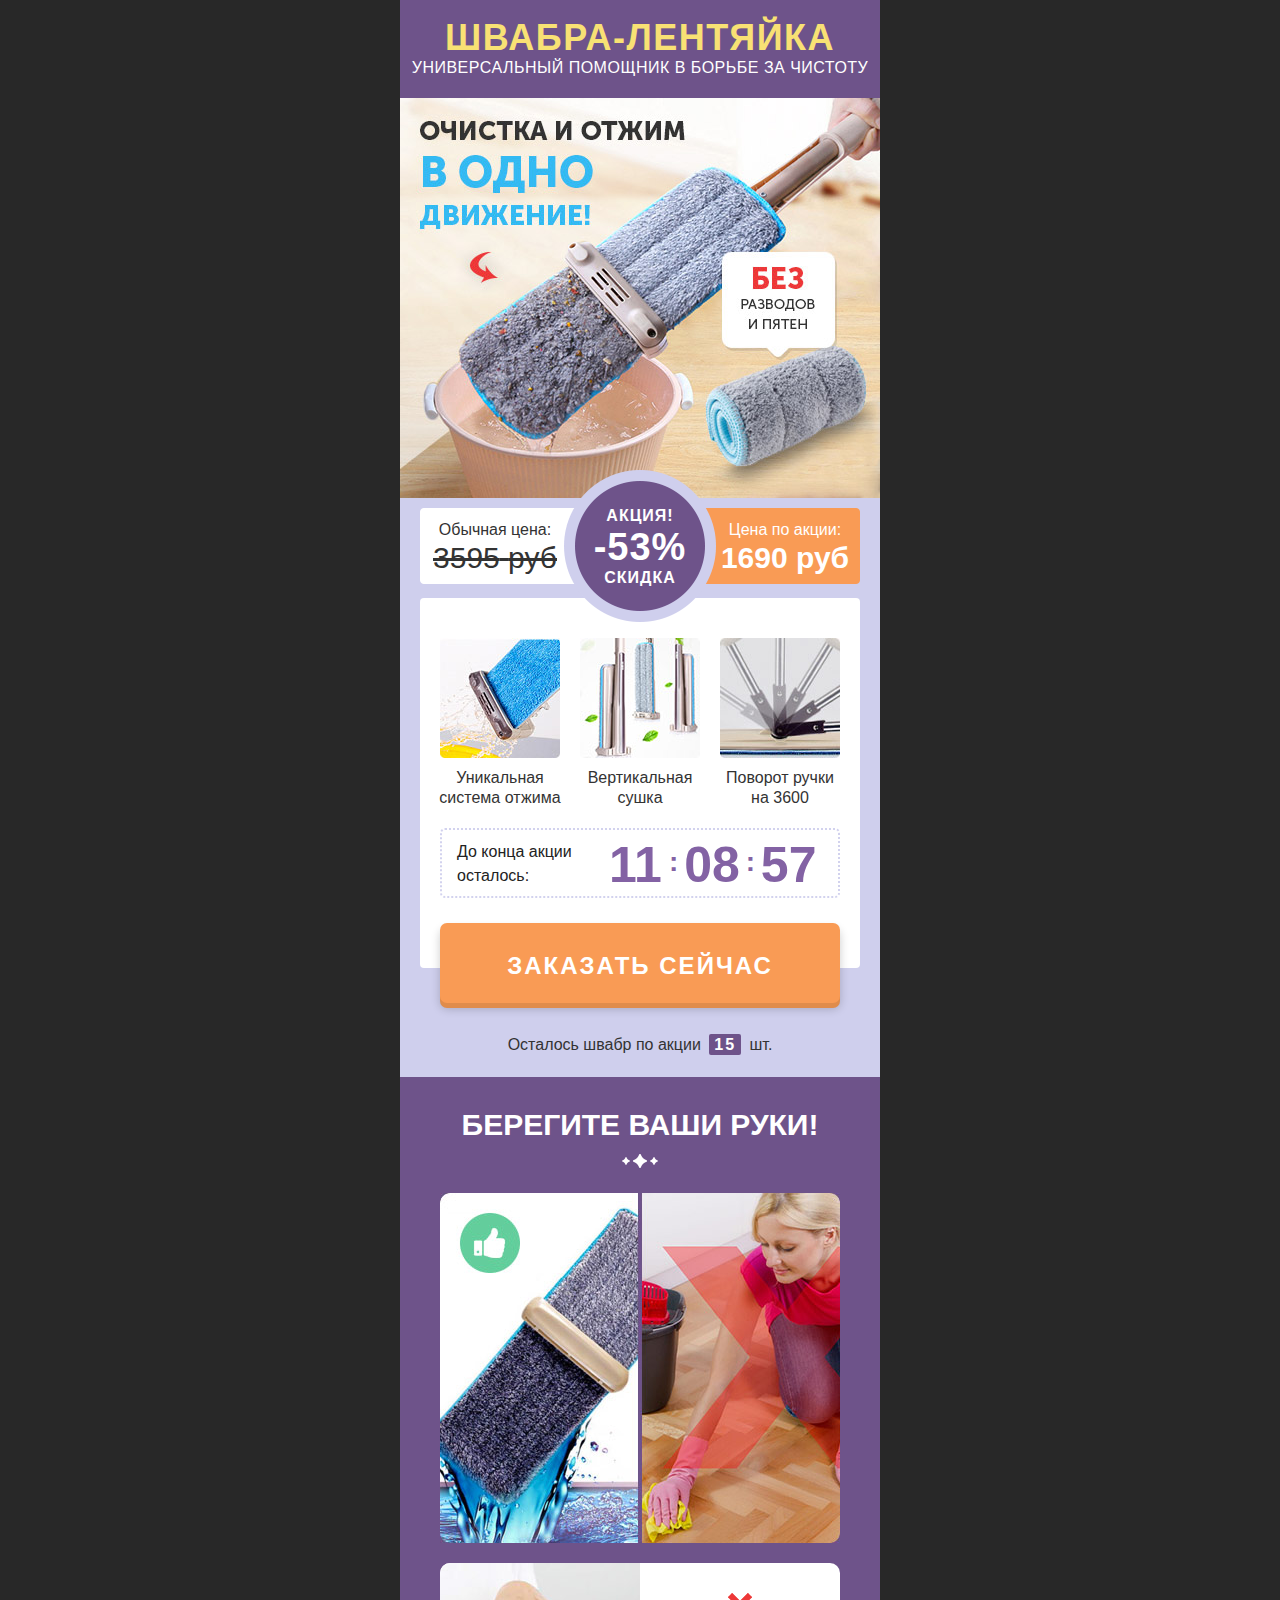
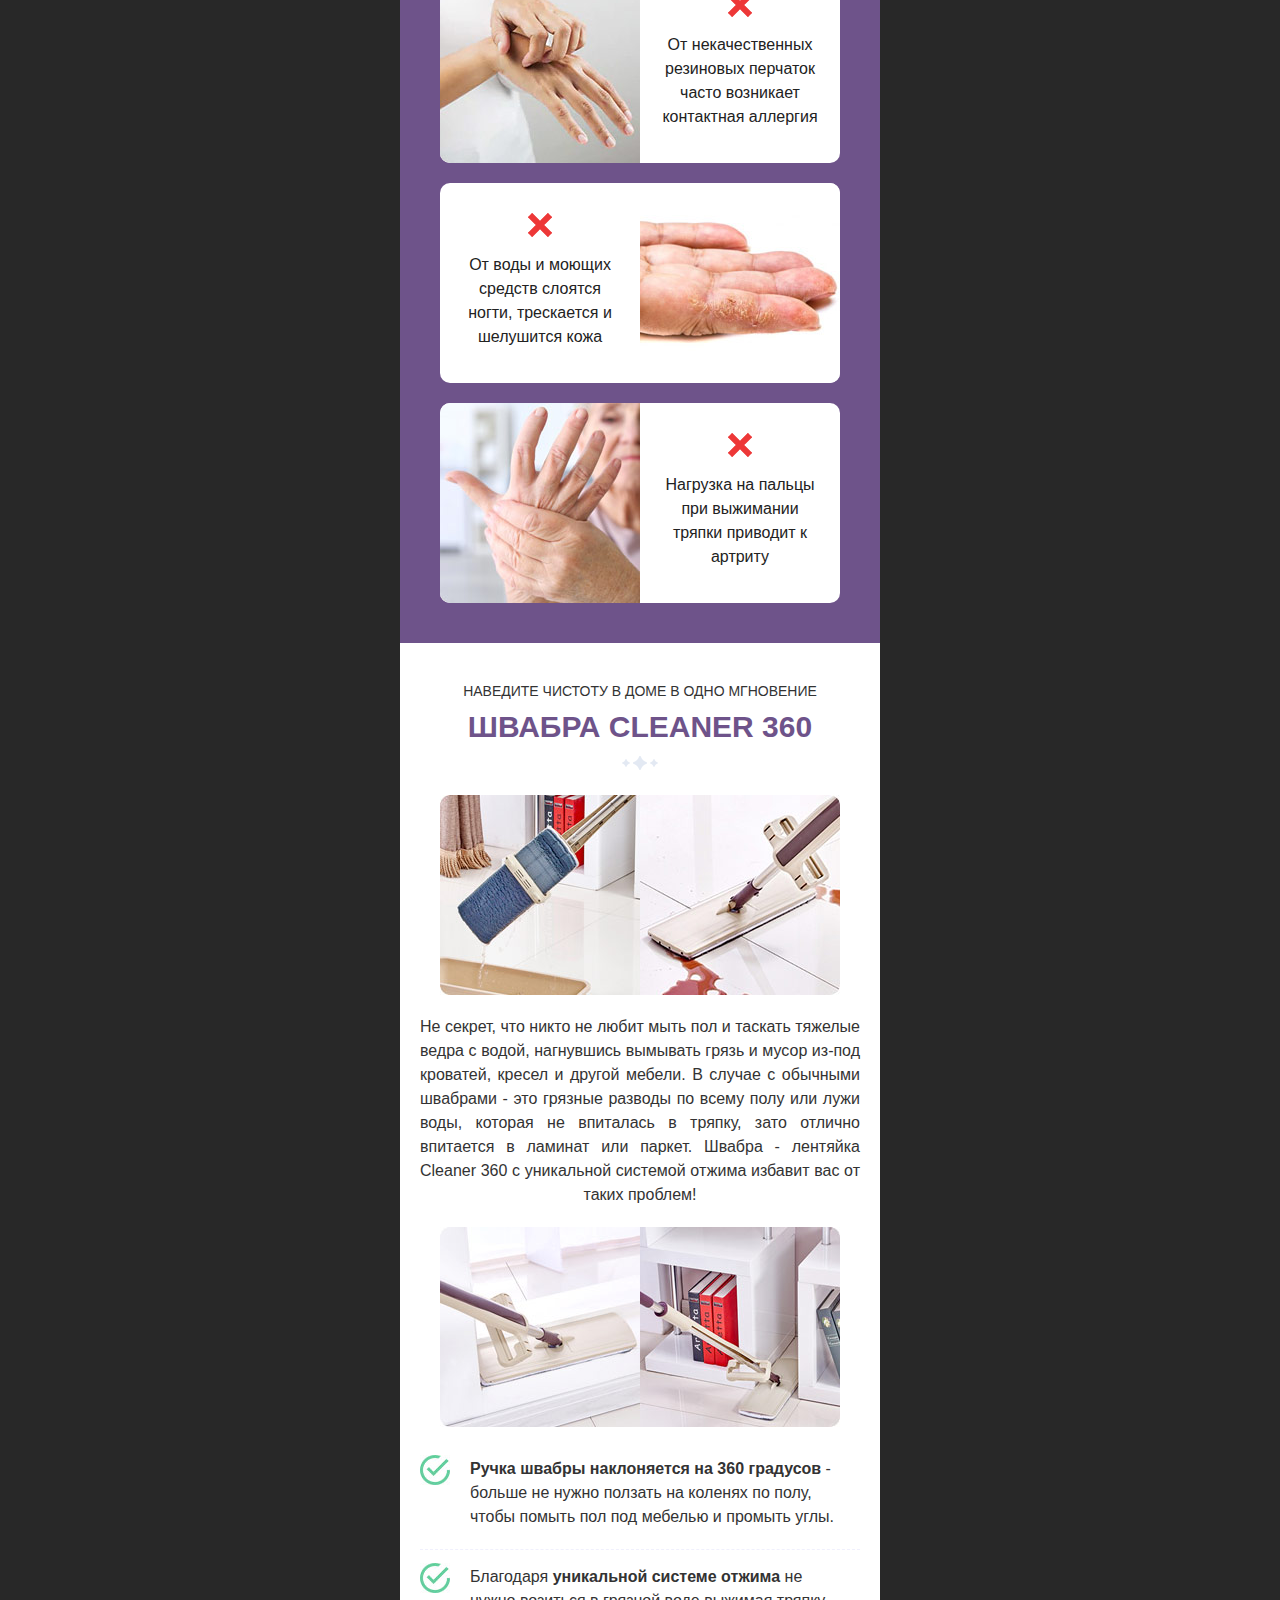
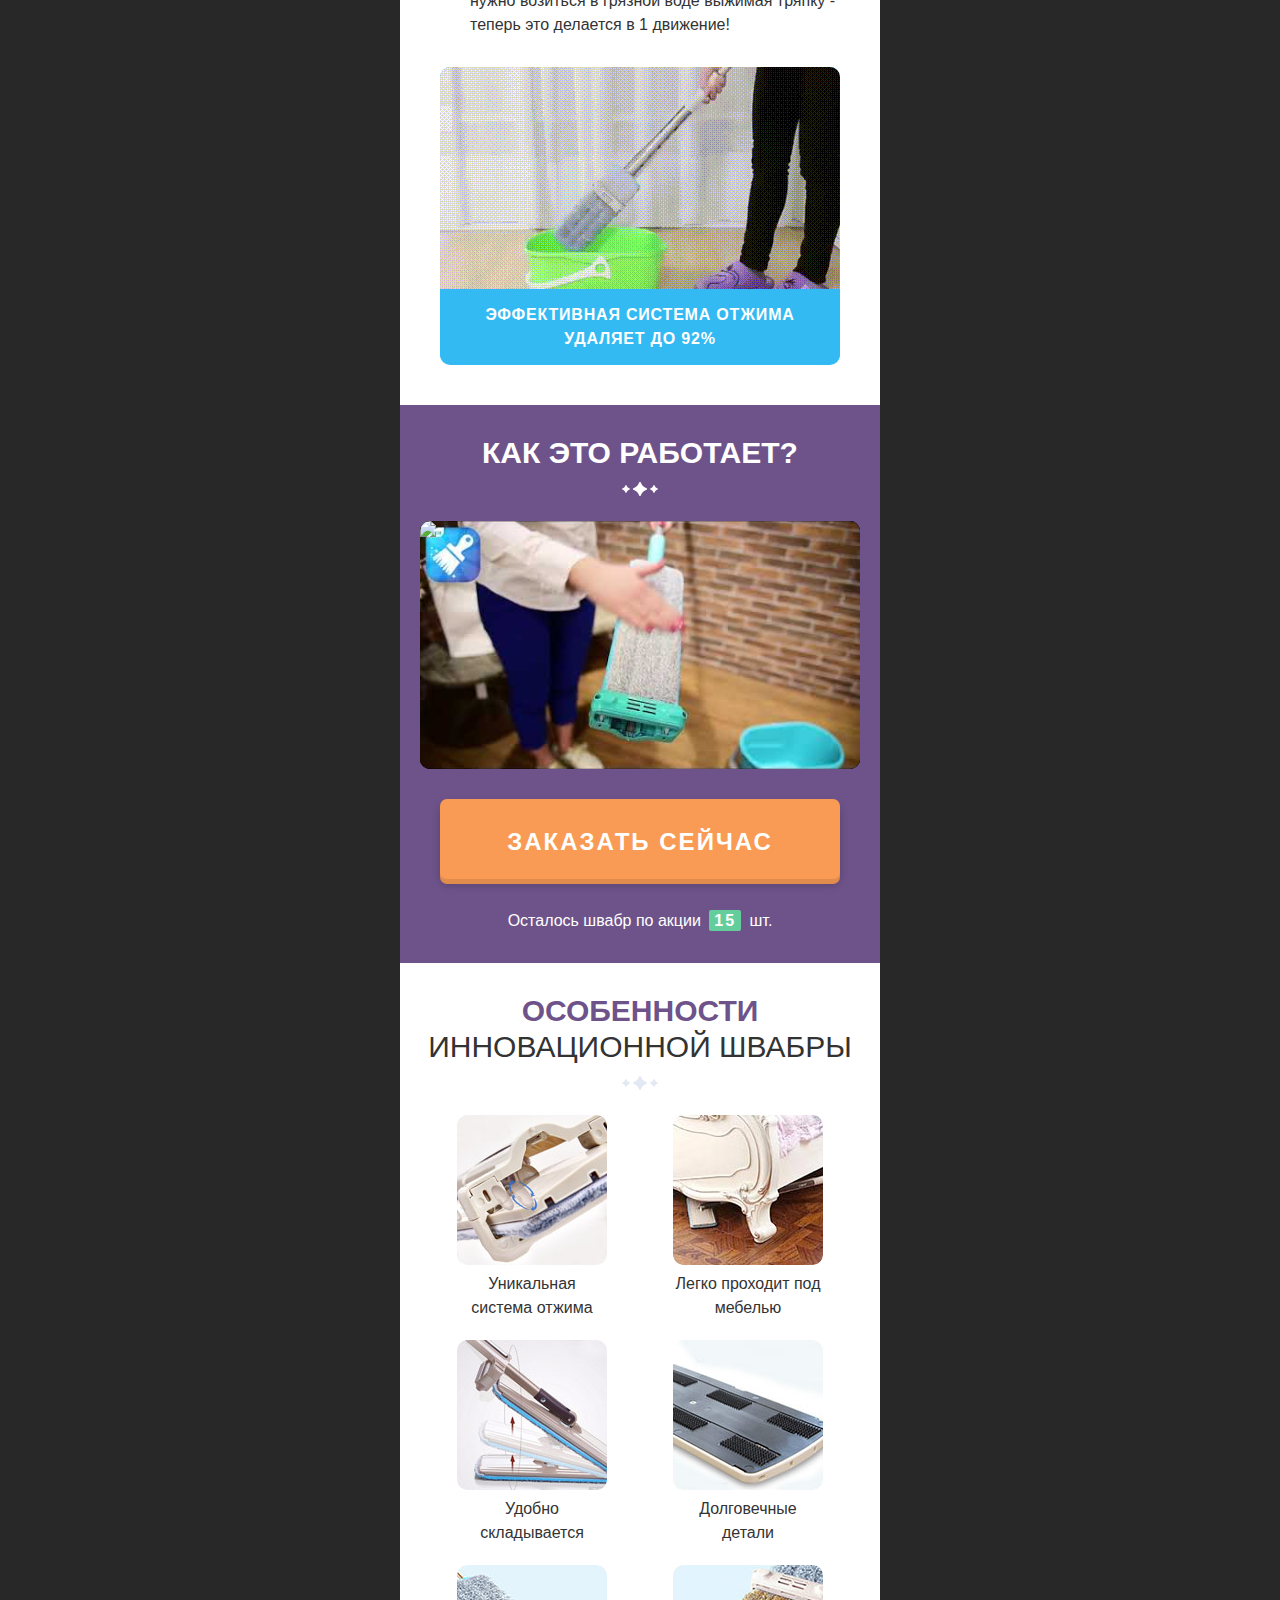
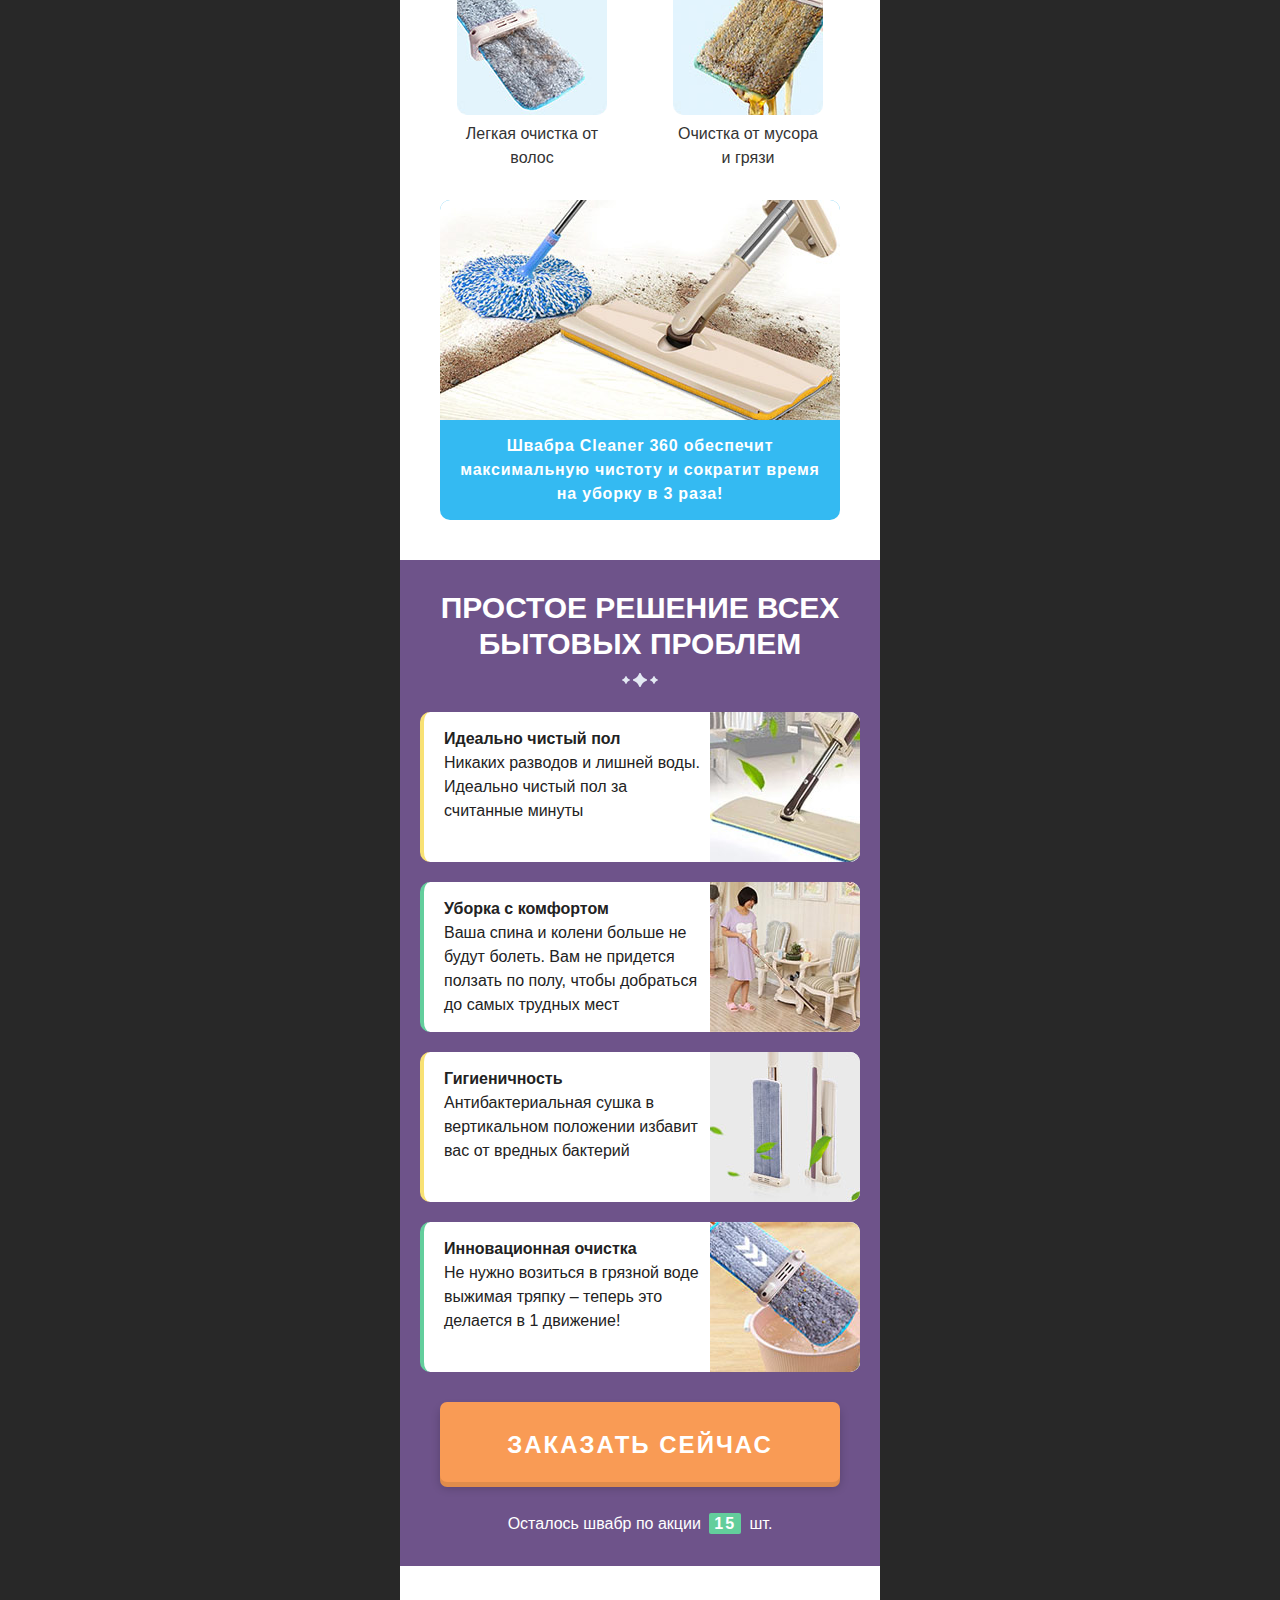
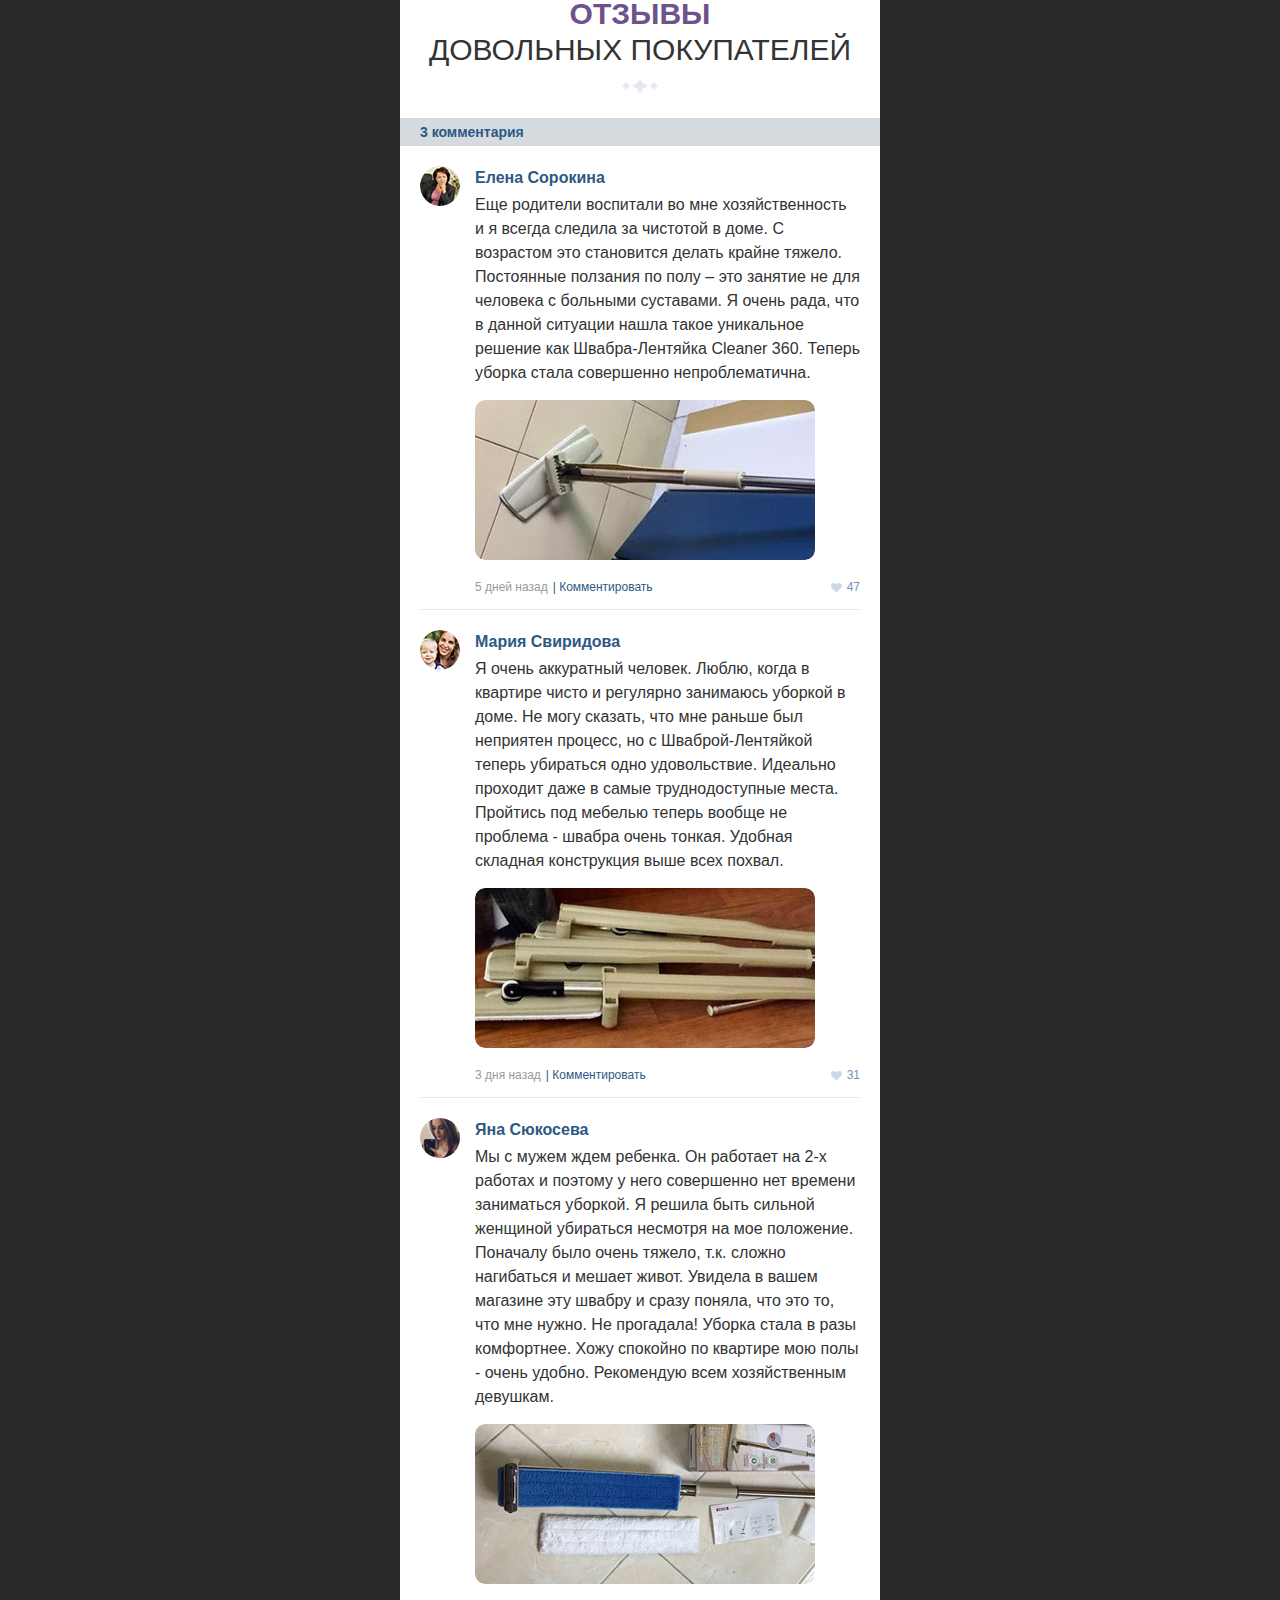
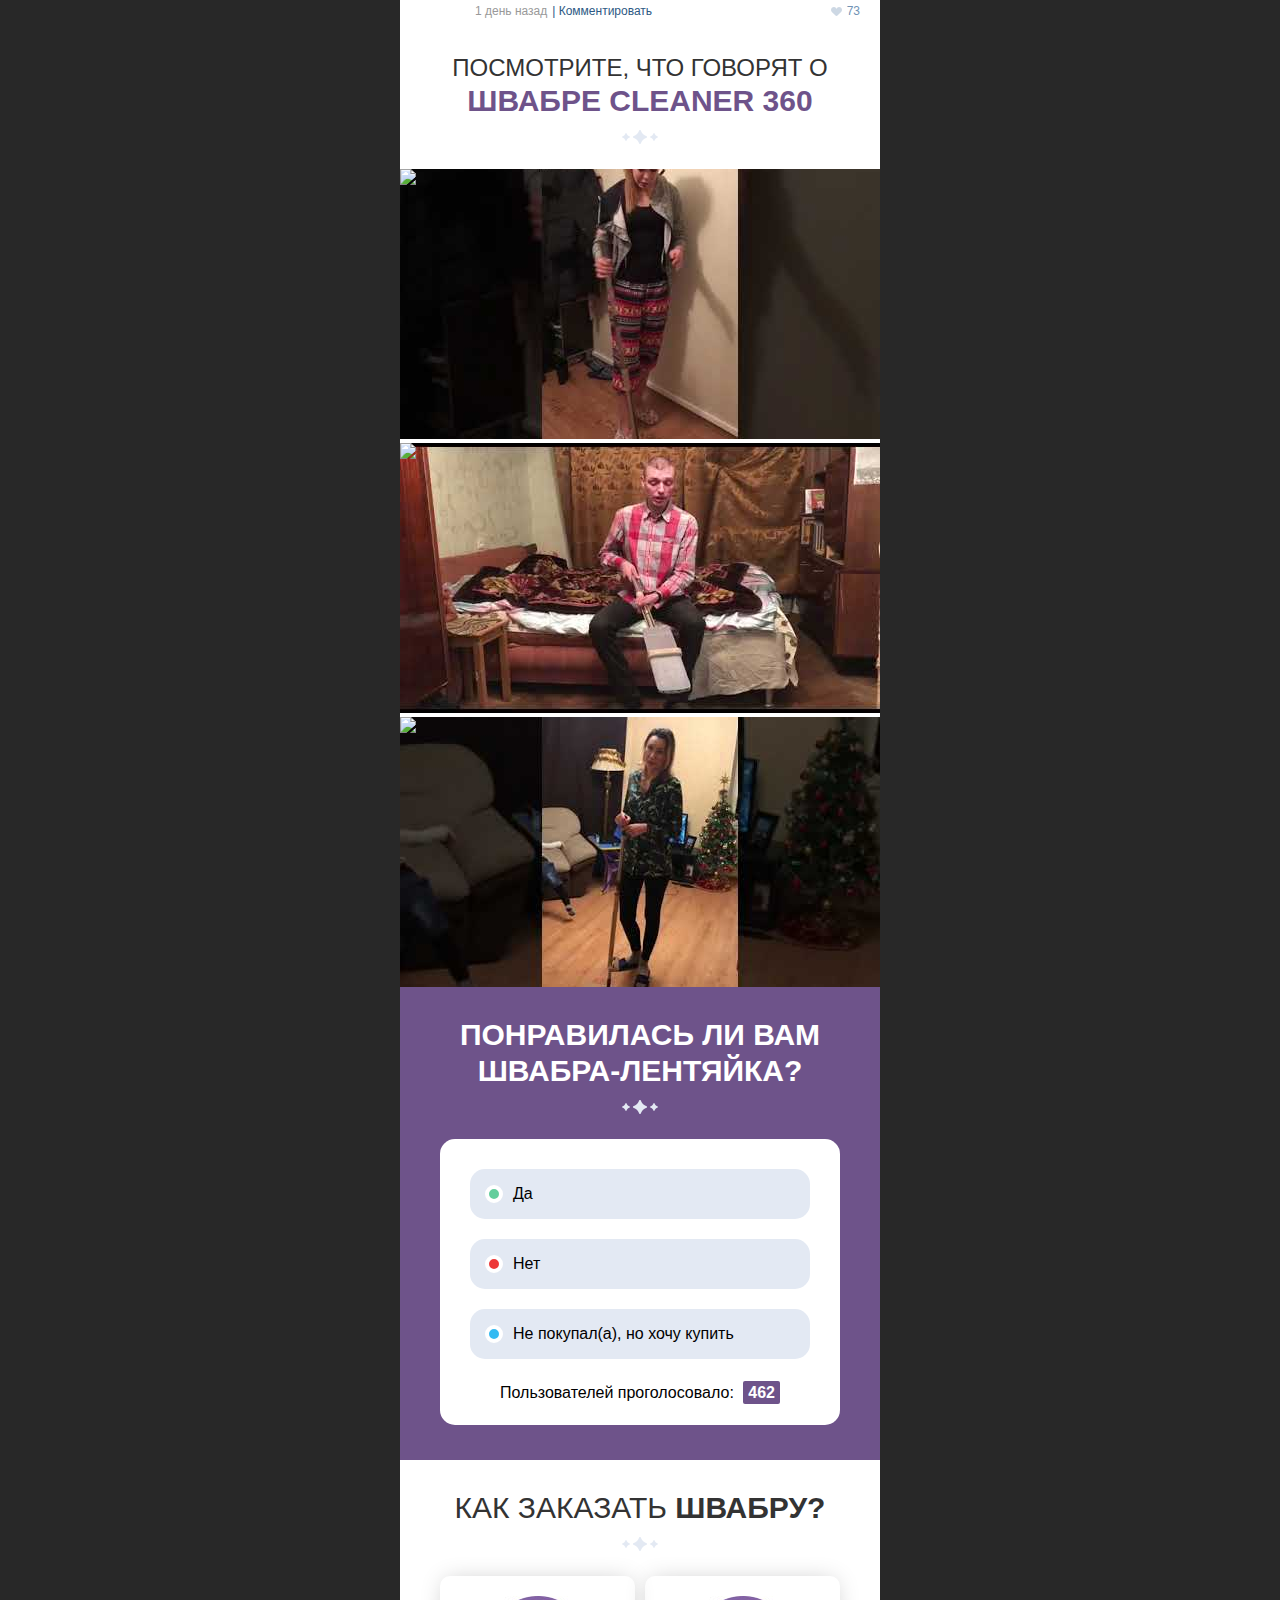
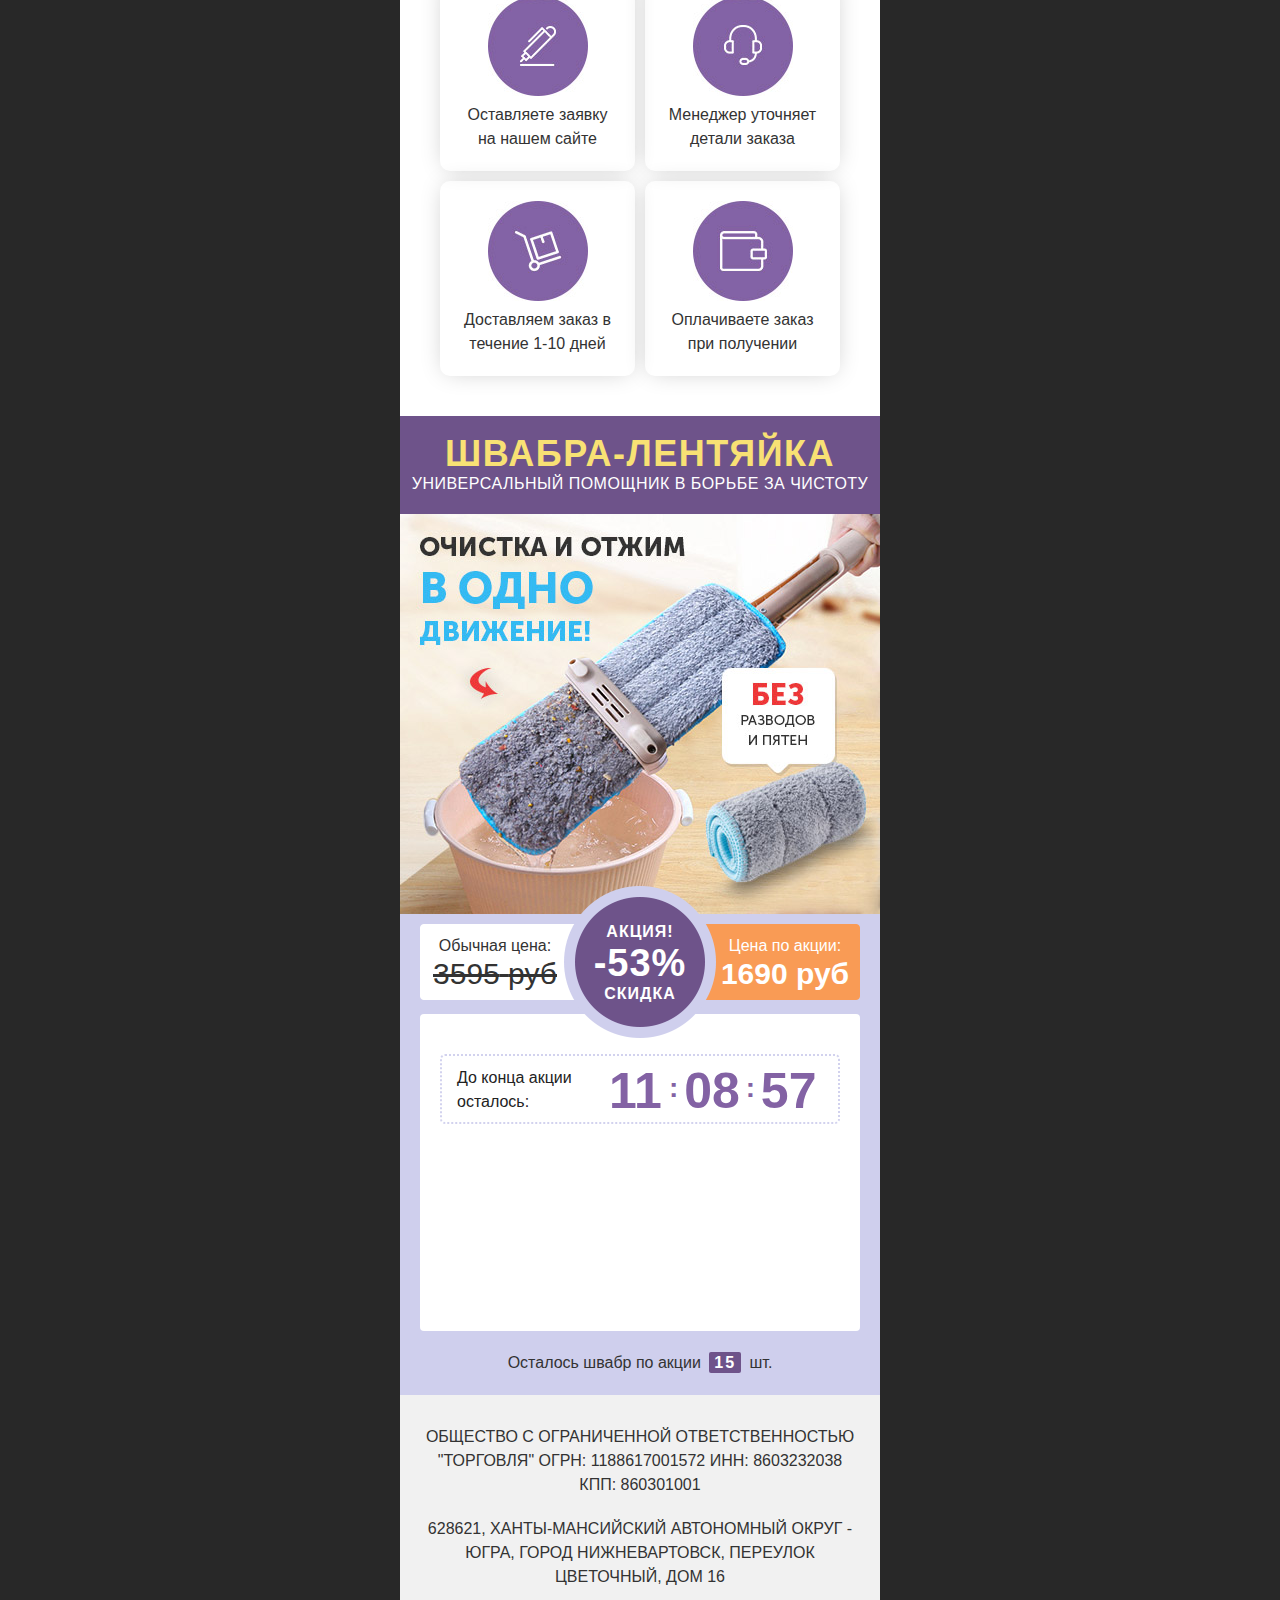
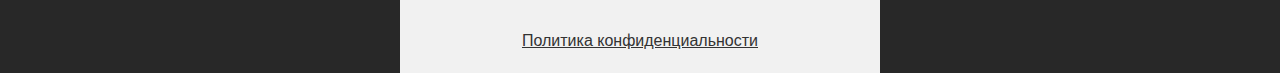
==== index.html @ 27098a61 "Add files via upload" ====
<!DOCTYPE html>
<html lang="ru"><head>
<meta http-equiv="content-type" content="text/html; charset=UTF-8">

<script src="jquery.js"></script>

    <script>
    function set_validator_errors(){
        orderValidator.errorTitle = 'Пожалуйста, исправьте следующие ошибки'; 

        orderValidator.errorNameField = 'Имя'; 
        orderValidator.errorNameMess = 'Укажите своё имя'; 
        
        orderValidator.errorPhoneField = 'Телефон для связи'; 
        orderValidator.errorPhoneMess = 'Введите правильный телефон'; 
        
        orderValidator.errorAddress = 'Введите правильный адрес'; 
        orderValidator.errorRequired = 'обязательное поле'; 
        orderValidator.errorMaxLength = 'допустимо максимум {1} символа'; 
        orderValidator.errorMinLength = 'допустимо минимум {1} символа'; 
        orderValidator.errorEmailField = 'E-mail';
        orderValidator.errorEmail = 'указан не корректный email';
        }
    </script>
    
<script>


window.app = {
    timestamp: parseInt((new Date()).getTime() / 1000),
    jq: jQuery,
    formAction: window.location.href,
    leadToken: '5f50f3a2a5cec7.77504896',
    offers: {"12980":{"id":12980,"currency":{"name":"\u0440\u0443\u0431","code":"RUB"},"delivery_price":"","discount":"55","price":"1690","product_sku":"","prepaid_info_html":"","link":"","country":{"name":"\u0420\u043e\u0441\u0441\u0438\u044f","code":"RU"},"price2":"3595"},"13641":{"id":13641,"currency":{"name":"\u0433\u0440\u043d","code":"UAH"},"delivery_price":"","discount":"","price":"790","product_sku":"","prepaid_info_html":"","link":"","country":{"name":"\u0423\u043a\u0440\u0430\u0438\u043d\u0430","code":"UA"},"price2":"1580"}},
    currentOffer: {"id":12980,"currency":{"name":"\u0440\u0443\u0431","code":"RUB"},"delivery_price":"","discount":"55","price":"1690","product_sku":"","prepaid_info_html":"","link":"","country":{"name":"\u0420\u043e\u0441\u0441\u0438\u044f","code":"RU"},"price2":"3595"},
    allowedCountries: ["RU","UA"],
    _setOfferId: false,
    
    setOffer: function (offerId) {
        if (offerId == this._setOfferId) {
            return ;
        }
        this._setOfferId = offerId;
        if (offerId) {
            var offer = app.offers[offerId];
            var previousOffer = app.currentOffer;
            app.currentOffer = offer;
            var event = this.jq.Event("offerchange");
            event.previousOffer = previousOffer;
            event.currentOffer = app.currentOffer;
            this.jq(document).trigger(event);
            this.updatePage(offer);
        } else {
            $('input[name=country]').val('');
        }
    },
    
    updatePage: function(offer) {
        $('x-newprice').html(offer.price);
        $('x-oldprice').html(offer.price2);
        $('x-currency').html(offer.currency.name);
        $('input[name=offer], select[name=offer]').val(offer.id);
        $('input[name=country]').val(offer.country.code);
    },

    blockForm: function() {
        // Блокируем кнопки при отправке формы
        $('input[type=submit]', $(this)).prop( 'disabled', true ).attr( 'disabled', true );
        $('button', $(this)).prop( 'disabled', true ).attr( 'disabled', true );
        app.incompleteOrder.lock = true;
        clearTimeout(app.incompleteOrder.timer);
    },

    unblockForm: function() {
        $('input[type=submit]', $(this)).prop( 'disabled', false ).attr( 'disabled', false );
        $('button[type=submit]', $(this)).prop( 'disabled', false ).attr( 'disabled', false );
        app.incompleteOrder.lock = false;
        clearTimeout(app.incompleteOrder.timer);
    }

};


</script><script src="form_002.js"></script>
<script src="form.js"></script>
<script src="main2.js"></script>



		<meta charset="utf-8">
		<meta name="viewport" content="width=480">
		<title>Швабра Лентяйка - универсальный помощник в борьбе за чистоту</title>
		<meta name="description" content="Благодаря уникальной системе отжима не нужно возиться в грязной воде выжимая тряпку - теперь это делается в 1 движение!">
		<link rel="shortcut icon" href="http://cleaner360.xfastcart.com/m1/img/favicon.png" type="image/png">
		<meta property="og:locale" content="ru_RU">
		<meta property="og:title" content="Швабра Лентяйка">
		<meta property="og:content" content="Швабра Лентяйка">
		<meta property="og:type" content="article">
		<meta property="og:image" content="img/header.jpg">
		<link rel="stylesheet" href="reset.css">
		<link rel="stylesheet" href="MuseoSans.css">
		<link rel="stylesheet" href="style.css">
		<script src="jquery_003.js"></script>
	</head>
	<body>
		<div class="wrap">
			<!--header2-->
			<div class="header header2 theme_color3">
				<h1 class="uppercase center bolder theme_color">Швабра-Лентяйка</h1>
				<h2 class="uppercase center theme_color">Универсальный помощник в борьбе за чистоту</h2>
				<div class="header_img"></div>
				<div class="price2">
					<div class="old">
						Обычная цена:
						<span class="b"><x-oldprice>3595</x-oldprice> <x-currency>руб</x-currency></span>
					</div>
					<div class="sale b uppercase">
						акция!
						<span class="bolder">-53%</span>
						скидка
					</div>
					<div class="new white">
						Цена по акции:
						<span class="b"><x-newprice>1690</x-newprice> <x-currency>руб</x-currency></span>
					</div>
				</div>
				<div class="bg_white">
					<ul class="ul_header2 center">
						<li>
							<img src="ul_header2_1.jpg" alt="">
							<p>Уникальная система отжима</p>
						</li>
						<li>
							<img src="ul_header2_2.jpg" alt="">
							<p>Вертикальная сушка</p>
						</li>
						<li>
							<img src="ul_header2_3.jpg" alt="">
							<p>Поворот ручки на 3600</p>
						</li>
					</ul>
					<div class="timer_block clearfix">
						<p>До конца акции осталось:</p>
						<div class="timer clearfix bolder">
							<div class="timer_item hours">07</div>
							<div class="timer_item minutes">13</div>
							<div class="timer_item seconds">09</div>
						</div>
					</div>
				</div>
				<a href="#order_form" class="button-m1">Заказать сейчас</a>
				<div class="products_count center">Осталось швабр по акции <b>15</b> шт.</div>
			</div>
			<!--/header2-->
			<!--attention-->
			<div class="list attention theme_color">
				<h2 class="title2"><span class="bolder">Берегите ваши руки!</span></h2>
				<img class="center" src="result-image.jpg" alt="">
				<!--list4-->
				<ul class="list4 error">
					<li class="left_img">
						<img src="list4_1.jpg" alt="">
						<p>От некачественных резиновых перчаток часто возникает контактная аллергия</p>
					</li>
					<li class="right_img">
						<img src="list4_2.jpg" alt="">
						<p>От воды и моющих средств слоятся ногти, трескается и шелушится кожа</p>
					</li>
					<li class="left_img">
						<img src="list4_3.jpg" alt="">
						<p>Нагрузка на пальцы при выжимании тряпки приводит к артриту</p>
					</li>
				</ul>
				<!--/list4-->
			</div>
			<!--/attention-->
			<!--descript-->
			<div class="descript">
				<h2 class="title">
					<i>Наведите чистоту в доме в одно мгновение</i>
					<span class="bolder">Швабра Cleaner 360</span>
				</h2>
				<img class="center" src="tov-1.jpg" alt="">
				<p class="just">
					Не секрет, что никто не любит мыть пол и таскать тяжелые ведра с водой, нагнувшись вымывать грязь и мусор
					из-под кроватей, кресел и другой мебели. В случае с обычными швабрами - это грязные разводы по всему полу
					или лужи воды, которая не впиталась в тряпку, зато отлично впитается в ламинат или паркет. Швабра - лентяйка
					Cleaner 360 с уникальной системой отжима избавит вас от таких проблем!
				</p>
				<img class="center" src="tov-2.jpg" alt="">
				<ul class="sked1">
					<li>
						<b>Ручка швабры наклоняется на 360 градусов</b> - больше не нужно ползать на коленях по полу, чтобы
						помыть пол под мебелью и промыть углы.
					</li>
					<li>
						Благодаря <b>уникальной системе отжима</b> не нужно возиться в грязной воде выжимая тряпку - теперь это
						делается в 1 движение!
					</li>
				</ul>
				<!--desc_photo-->
				<div class="desc_photo">
					<img src="1.gif" alt="">
					<h4>Эффективная система отжима <span>удаляет до 92%</span></h4>
				</div>
				<!--/desc_photo-->
			</div>
			<!--/descript-->
			<!--video-->
			<div class="video_block theme_color">
				<h2 class="title2"><span class="bolder">Как это работает?</span></h2>
				<div class="video-container">
					<div class="youtube" id="nfUWcp5Bhdg"><img src="hqdefault.jpg" class="thumb"><div class="play"></div></div>
				</div>
				<a href="#order_form" class="button-m1">Заказать сейчас</a>
				<div class="products_count center">Осталось швабр по акции <b>15</b> шт.</div>
			</div>
			<!--/video-->
			<!--special-->
			<div class="special list_white">
				<h2 class="title"><span class="bolder">Особенности</span> инновационной швабры</h2>
				<ul class="list1">
					<li>
						<img src="list1_1.jpg" alt="">
						<p>Уникальная система отжима</p>
					</li>
					<li>
						<img src="list1_2.jpg" alt="">
						<p>Легко проходит под мебелью</p>
					</li>
					<li>
						<img src="list1_3.jpg" alt="">
						<p>Удобно складывается</p>
					</li>
					<li>
						<img src="list1_4.jpg" alt="">
						<p>Долговечные детали</p>
					</li>
					<li>
						<img src="list1_5.jpg" alt="">
						<p>Легкая очистка от волос</p>
					</li>
					<li>
						<img src="list1_6.jpg" alt="">
						<p>Очистка от мусора и грязи</p>
					</li>
				</ul>
				<!--desc_photo-->
				<div class="desc_photo">
					<img src="result-image2.jpg" alt="">
					<p>
						Швабра Cleaner 360 обеспечит максимальную чистоту и сократит время
						на уборку в 3 раза!
					</p>
				</div>
				<!--/desc_photo-->
			</div>
			<!--/special-->
			<!--decision-->
			<div class="decision list theme_color">
				<h2 class="title"><span class="bolder">Простое решение всех бытовых проблем</span></h2>
				<ul class="list2">
					<li>
						<div class="text">
							<h3>Идеально чистый пол</h3>
							<p>
								Никаких разводов и лишней воды. Идеально чистый пол за считанные минуты
							</p>
						</div>
						<img src="list2_1.jpg" alt="">
					</li>
					<li>
						<div class="text">
							<h3>Уборка с комфортом</h3>
							<p>
								Ваша спина и колени больше не будут болеть. Вам не придется ползать по полу, чтобы добраться до
								самых трудных мест
							</p>
						</div>
						<img src="list2_2.jpg" alt="">
					</li>
					<li>
						<div class="text">
							<h3>Гигиеничность</h3>
							<p>
								Антибактериальная сушка в вертикальном положении избавит вас от вредных бактерий
							</p>
						</div>
						<img src="list2_3.jpg" alt="">
					</li>
					<li>
						<div class="text">
							<h3>Инновационная очистка</h3>
							<p>
								Не нужно возиться в грязной воде выжимая тряпку – теперь это делается в 1 движение!
							</p>
						</div>
						<img src="list2_4.jpg" alt="">
					</li>
				</ul>
				<a href="#order_form" class="button-m1">Заказать сейчас</a>
				<div class="products_count center">Осталось швабр по акции <b>15</b> шт.</div>
			</div>
			<!--/decision-->
			<!--vk_rev-->
			<div class="vk_rev">
				<h2 class="title"><span class="bolder">Отзывы</span> довольных покупателей</h2>
				<div class="quantity">3 комментария</div>
				<div class="box">
					<!--item_rev-->
					<div class="item_rev">
						<div class="ava">
							<img src="rev-ava-1.jpg" alt="">
						</div>
						<div class="info">
							<div class="name">Елена Сорокина</div>
							<p>
								Еще родители воспитали во мне хозяйственность и я всегда следила за чистотой в доме. С возрастом
								это становится делать крайне тяжело. Постоянные ползания по полу – это занятие не для человека с
								больными суставами. Я очень рада, что в данной ситуации нашла такое уникальное решение как
								Швабра-Лентяйка Cleaner 360. Теперь уборка стала совершенно непроблематична.
							</p>
							<img src="rev-image-1.jpg" alt="">
							<!--details-->
							<div class="details">
								<ul>
									<li class="date">5 дней назад</li>
									<li class="comment">| Комментировать</li>
									<li class="like">47</li>
								</ul>
							</div>
							<!--/details-->
						</div>
					</div>
					<!--/item_rev-->
					<!--item_rev-->
					<div class="item_rev">
						<div class="ava">
							<img src="rev-ava-2.jpg" alt="">
						</div>
						<div class="info">
							<div class="name">Мария Свиридова</div>
							<p>
								Я очень аккуратный человек. Люблю, когда в квартире чисто и регулярно занимаюсь уборкой в доме.
								Не могу сказать, что мне раньше был неприятен процесс, но с Шваброй-Лентяйкой теперь убираться
								одно удовольствие. Идеально проходит даже в самые труднодоступные места. Пройтись под мебелью
								теперь вообще не проблема - швабра очень тонкая. Удобная складная конструкция выше всех похвал.
							</p>
							<img src="rev-image-2.jpg" alt="">
							<!--details-->
							<div class="details">
								<ul>
									<li class="date">3 дня назад</li>
									<li class="comment">| Комментировать</li>
									<li class="like">31</li>
								</ul>
							</div>
							<!--/details-->
						</div>
					</div>
					<!--/item_rev-->
					<!--item_rev-->
					<div class="item_rev">
						<div class="ava">
							<img src="rev-ava-3.jpg" alt="">
						</div>
						<div class="info">
							<div class="name">Яна Сюкосева</div>
							<p>
								Мы с мужем ждем ребенка. Он работает на 2-х работах и поэтому у него совершенно нет времени
								заниматься уборкой. Я решила быть сильной женщиной убираться несмотря на мое положение. Поначалу
								было очень тяжело, т.к. сложно нагибаться и мешает живот. Увидела в вашем магазине эту швабру и
								сразу поняла, что это то, что мне нужно. Не прогадала! Уборка стала в разы комфортнее. Хожу
								спокойно по квартире мою полы - очень удобно. Рекомендую всем хозяйственным девушкам.
							</p>
							<img src="rev-image-3.jpg" alt="">
							<!--details-->
							<div class="details">
								<ul>
									<li class="date">1 день назад</li>
									<li class="comment">| Комментировать</li>
									<li class="like">73</li>
								</ul>
							</div>
							<!--/details-->
						</div>
					</div>
					<!--/item_rev-->
				</div>
			</div>
			<!--/vk_rev-->
			<div class="video_reviews">
				<h2 class="title">Посмотрите, что говорят о <span class="bolder">швабре Cleaner 360</span></h2>
				<div class="video_block">
					<div class="youtube" id="g3jod8RroL8"><img src="hqdefault_004.jpg" class="thumb"><div class="play"></div></div>
				</div>
				<div class="video_block">
					<div class="youtube" id="Zmj0NOuQfjY"><img src="hqdefault_002.jpg" class="thumb"><div class="play"></div></div>
				</div>
				<div class="video_block">
					<div class="youtube" id="uhnZAWFvw5I"><img src="hqdefault_003.jpg" class="thumb"><div class="play"></div></div>
				</div>
			</div>
			<!-- vote -->
			<div class="vote_section theme_color">
				<h2 class="title"><span class="bolder">Понравилась ли вам швабра-лентяйка?</span></h2>
				<div class="vote_block">
					<div class="questions_list">
						<div class="question_item">
							<div class="line"></div>
							<div class="question_text">Да</div>
							<div class="percents">82%</div>
						</div>
						<div class="question_item">
							<div class="line"></div>
							<div class="question_text">Нет</div>
							<div class="percents">4%</div>
						</div>
						<div class="question_item">
							<div class="line"></div>
							<div class="question_text">Не покупал(а), но хочу купить</div>
							<div class="percents">14%</div>
						</div>
					</div>
					<div class="voice_count">Пользователей проголосовало: <b>462</b></div>
				</div>
			</div>
			<!-- /vote -->
			<!--deliv-->
			<div class="deliv">
				<h2 class="title">Как заказать <span class="bolder">швабру?</span></h2>
				<ul class="deliv2 center">
					<li>
						<img src="deliv2_1.jpg" alt="">
						<p>Оставляете заявку на нашем сайте</p>
					</li>
					<li>
						<img src="deliv2_2.jpg" alt="">
						<p>Менеджер уточняет детали заказа</p>
					</li>
					<li>
						<img src="deliv2_3.jpg" alt="">
						<p>Доставляем заказ в течение 1-10 дней</p>
					</li>
					<li>
						<img src="deliv2_4.jpg" alt="">
						<p>Оплачиваете заказ при получении</p>
					</li>
				</ul>
			</div>
			<!--/deliv-->
			<!--header2-->
			<div class="header header2 footer2 theme_color3">
				<h1 class="uppercase center bolder theme_color">Швабра-Лентяйка</h1>
				<h2 class="uppercase center theme_color">Универсальный помощник в борьбе за чистоту</h2>
				<div class="header_img"></div>
				<div class="price2">
					<div class="old">
						Обычная цена: <span class="b"><x-oldprice>3595</x-oldprice> <x-currency>руб</x-currency></span>
					</div>
					<div class="sale b uppercase">
						акция! <span class="bolder">-53%</span> скидка
					</div>
					<div class="new white">
						Цена по акции: <span class="b"><x-newprice>1690</x-newprice> <x-currency>руб</x-currency></span>
					</div>
				</div>
				<div class="bg_white">
					<div class="timer_block clearfix">
						<p>До конца акции осталось:</p>
						<div class="timer clearfix bolder">
							<div class="timer_item hours">07</div>
							<div class="timer_item minutes">13</div>
							<div class="timer_item seconds">09</div>
						</div>
					</div>
				
					
					<iframe src="http://cleaner360.xfastcart.com/form/?lnk=14417&off=kKbaU8J&m=abbf39ac764d&language=uk&country=UA&select=countryDefault" ></iframe>
					
				</div>
				<div class="products_count center">Осталось швабр по акции <b>15</b> шт.</div>
			</div>
			<!--/header2-->
			<!--cpu-->
			<section class="cpu center">
				<p>ОБЩЕСТВО С ОГРАНИЧЕННОЙ ОТВЕТСТВЕННОСТЬЮ "ТОРГОВЛЯ" ОГРН: 1188617001572 ИНН: 8603232038 КПП: 860301001</p>
<p>628621, ХАНТЫ-МАНСИЙСКИЙ АВТОНОМНЫЙ ОКРУГ - ЮГРА, ГОРОД НИЖНЕВАРТОВСК, ПЕРЕУЛОК ЦВЕТОЧНЫЙ, ДОМ 16</p> 

  
              <p class="tlight-link">
<!--        <a class="nav-link" target="_blank" href="--><!--?//= $default_main_site ?--><!--">Партнёрская программа TLight </a>-->
      </p>
    
    
            <p class="conf-link doclinks">
        <a class="nav-link" href="" onclick="window.open('/policy2.php'); return false;">Политика конфиденциальности </a>
      </p>
      
<!--       <p class="policy-link doclinks"> -->
<!--         <a class="nav-link"  href="" onclick="window.open('/policy2.php'); return false;">Условия оформления заказа</a> -->
<!--       </p> -->

    
			</section>
			<!--/cpu-->
		</div>
		<script src="previewYouTube.js"></script><style type="text/css">.youtube{background-color:#000;max-width:100%;height:inherit;overflow:hidden;position:relative;cursor:hand;cursor:pointer}.youtube .thumb{bottom:0;display:block;left:0;margin:auto;max-width:100%;position:absolute;right:0;top:0;width:100%;height:auto}.youtube .play{filter:alpha(opacity=80);opacity:.8;height:77px;left:50%;margin-left:-38px;margin-top:-38px;position:absolute;top:50%;width:77px;background:url("img/youtube-play-icon.png") no-repeat}</style>
		<script src="jquery_002.js"></script>
		<script src="init.js"></script>
	
</body></html>
---- MuseoSans.css ----
@font-face {
    font-family: 'Museo Sans';
    src: url('subset-MuseoSansCyrl-300.woff2') format('woff2'),
        url('subset-MuseoSansCyrl-300.woff') format('woff'),
        url('subset-MuseoSansCyrl-300.ttf') format('truetype');
    font-weight: 400;
    font-style: normal;
}
@font-face {
    font-family: 'Museo Sans';
    src: url('subset-MuseoSansCyrl-500.woff2') format('woff2'),
        url('subset-MuseoSansCyrl-500.woff') format('woff'),
        url('subset-MuseoSansCyrl-500.ttf') format('truetype');
    font-weight: 500;
    font-style: normal;
}
@font-face {
    font-family: 'Museo Sans';
    src: url('subset-MuseoSansCyrl-700.woff2') format('woff2'),
        url('subset-MuseoSansCyrl-700.woff') format('woff'),
        url('subset-MuseoSansCyrl-700.ttf') format('truetype');
    font-weight: 700;
    font-style: normal;
}
@font-face {
    font-family: 'Museo Sans';
    src: url('subset-MuseoSansCyrl-900.woff2') format('woff2'),
        url('subset-MuseoSansCyrl-900.woff') format('woff'),
        url('subset-MuseoSansCyrl-900.ttf') format('truetype');
    font-weight: 900;
    font-style: normal;
}
---- style.css ----
body {
	font-family: 'Museo Sans', sans-serif;
	font-weight: 400;
	font-size: 16px;
	line-height: 24px;
	color: #333;
	background: #282828;
}

.wrap {
	width: 480px;
	padding: 0;
	margin: 0 auto;
	background: #fff;
}

img.center {
	display: block;
	margin: 0 auto 20px;
}

.center {
	text-align: center;
}

.uppercase {
	text-transform: uppercase;
}

.b, b {
	font-weight: 700;
}

.bolder {
	font-weight: 900;
}

h2.title {
	font-size: 30px;
	line-height: 36px;
	text-align: center;
	text-transform: uppercase;
	font-weight: 400;
	background: url(title.png) center bottom no-repeat;
	padding: 30px 0 25px;
	margin-bottom: 25px;
}

h2.title2 {
	font-size: 30px;
	line-height: 36px;
	text-align: center;
	text-transform: uppercase;
	font-weight: 400;
	background: url(title2.png) center bottom no-repeat;
	padding: 30px 0 25px;
	margin-bottom: 25px;
	color: #fff;
}

p.just {
	text-align: justify;
	-moz-text-align-last: center;
	text-align-last: center;
}

p {
	padding: 0 20px 20px;
}

.theme_color {
	background: #6e538a;
	color: #fff;
}

.theme_color1 {
	background: #f0f0fd;
	color: #333;
}

.theme_color2 {
	background: #63ce9c;
	color: #fff;
}

.theme_color3 {
	background: #cfcfed;
}

.white {
	color: #fff;
}

/*header*/
.header h2 {
	line-height: 42px;
	font-weight: 400;
	letter-spacing: 0.5px;
}

.header h1 {
	font-size: 36px;
	line-height: 52px;
	letter-spacing: 1.5px;
	color: #f8e174;
}

.header_img {
	background: url(header.jpg) center top no-repeat;
	height: 400px;
	position: relative;
}

.header_li {
	width: 200px;
	height: 50px;
	line-height: 18px;
	-webkit-border-radius: 7px;
	-moz-border-radius: 7px;
	border-radius: 7px;
	-webkit-box-sizing: border-box;
	-moz-box-sizing: border-box;
	box-sizing: border-box;
	padding: 8px 15px 8px 5px;
}

.header_li img {
	float: left;
	padding: 0 10px 0 0;
	position: relative;
	top: -3px;
}

.header_li1 {
	position: absolute;
	top: 10px;
	left: 30px;
}

.header_li2 {
	position: absolute;
	top: 10px;
	right: 30px;
}

.header .price {
	color: #333;
	width: 451px;
	height: 137px;
	background: url(price1.png) center top no-repeat;
	margin: -68px auto 20px;
	position: relative;
	z-index: 100;
	text-align: center;
	-webkit-border-radius: 10px;
	-moz-border-radius: 10px;
	border-radius: 10px;
}

.header .price .old {
	float: left;
	width: 175px;
	padding: 38px 0 0 25px;
	-webkit-box-sizing: border-box;
	-moz-box-sizing: border-box;
	box-sizing: border-box;
}

.header .price .new {
	float: left;
	width: 175px;
	padding: 38px 25px 0 0;
	-webkit-box-sizing: border-box;
	-moz-box-sizing: border-box;
	box-sizing: border-box;
}

.header .price .old span, .header .price .new span, .header .price .sale span {
	display: block;
	font-size: 30px;
	line-height: 32px;
}

.header .price .sale {
	float: left;
	width: 100px;
	padding-top: 45px;
	color: #fff;
	letter-spacing: 1px;
}

.header .el-timer {
	width: 360px;
	margin: 0 auto;
}

.header .time_circles > div > span, .header .time_circles > div > h4 {
	font-family: 'Museo Sans', sans-serif;
	font-weight: 400;
	text-transform: none;
}

.header .time_circles > div > span {
	font-weight: 700;
}

ul.ul_header {
	width: 400px;
	margin: -10px auto 30px;
}

ul.ul_header li {
	background: url(ul_header.png) 10px 10px no-repeat #7d6596;
	padding: 8px 15px 8px 40px;
	margin-bottom: 10px;
	-webkit-border-radius: 7px;
	-moz-border-radius: 7px;
	border-radius: 7px;
}

.button-m1 {
	width: 400px;
	height: 80px;
	line-height: 86px;
	margin: 0 auto 30px;
	display: block;
	background: #f99b55;
	-webkit-box-shadow: 0 5px 0 #e08c4c, 0 6px 10px rgba(0, 0, 0, 0.2);
	-moz-box-shadow: 0 5px 0 #e08c4c, 0 6px 10px rgba(0, 0, 0, 0.2);
	box-shadow: 0 5px 0 #e08c4c, 0 6px 10px rgba(0, 0, 0, 0.2);
	color: #fff;
	text-align: center;
	text-decoration: none;
	font-size: 24px;
	text-transform: uppercase;
	-webkit-border-radius: 7px;
	-moz-border-radius: 7px;
	border-radius: 7px;
	letter-spacing: 2px;
	outline: none;
	border: 0;
	cursor: pointer;
	font-family: 'Museo Sans', sans-serif;
	font-weight: 700;
}

.products_count {
	padding-bottom: 20px;
}

.products_count b {
	background: #63ce9c;
	-webkit-border-radius: 2px;
	-moz-border-radius: 2px;
	border-radius: 2px;
	letter-spacing: 2px;
	padding: 2px 5px;
	margin: 0 4px;
	text-align: center;
}

.header2 h2 {
	line-height: 24px;
	padding-bottom: 18px;
}

.header2 h1 {
	font-size: 36px;
	line-height: 36px;
	letter-spacing: 1.5px;
	color: #f8e174;
	padding-top: 20px;
}

.header2 .price2 {
	color: #333;
	width: 440px;
	height: 152px;
	background: url(price2.png) center top no-repeat;
	margin: -28px auto 20px;
	position: relative;
	z-index: 100;
	text-align: center;
}

.header2 .price2 .old {
	float: left;
	width: 150px;
	padding: 48px 0 0 0;
	-webkit-box-sizing: border-box;
	-moz-box-sizing: border-box;
	box-sizing: border-box;
}

.header2 .price2 .new {
	float: left;
	width: 150px;
	padding: 48px 0 0 0;
	-webkit-box-sizing: border-box;
	-moz-box-sizing: border-box;
	box-sizing: border-box;
}

.header2 .price2 .old span,
.header2 .price2 .new span {
	display: block;
	font-size: 30px;
	line-height: 32px;
}

.header2 .price2 .old span {
	text-decoration: line-through;
	font-weight: 300;
}

.header2 .price2 .sale span {
	display: block;
	font-size: 38px;
	line-height: 38px;
}

.header2 .price2 .sale {
	float: left;
	width: 140px;
	padding-top: 34px;
	color: #fff;
	letter-spacing: 1px;
}

.header2 .bg_white {
	background: #fff;
	width: 440px;
	-webkit-border-radius: 4px;
	-moz-border-radius: 4px;
	border-radius: 4px;
	margin: -44px auto 0;
	padding: 40px 10px 50px;
	-webkit-box-sizing: border-box;
	-moz-box-sizing: border-box;
	box-sizing: border-box;
}

ul.ul_header2 {
	text-align: center;
	padding-bottom: 10px;
	font-size: 0;
}

ul.ul_header2 li {
	display: inline-block;
	vertical-align: top;
	width: 33.33%;
	font-size: 16px;
}

ul.ul_header2 li img {
	display: block;
	margin: 0 auto 10px;
}

ul.ul_header2 li p {
	line-height: 20px;
	padding: 0 5px 10px;
}

.header2 .button-m1 {
	margin-top: -45px;
}

.header2 .products_count b {
	background: #6e538a;
	color: #fff;
	-webkit-border-radius: 2px;
	-moz-border-radius: 2px;
	border-radius: 2px;
	letter-spacing: 2px;
	padding: 2px 5px;
	margin: 0 4px;
	text-align: center;
}

.header3 h2 {
	line-height: 42px;
	height: 80px;
}

.header3 h1 {
	display: table;
	background: #8362a4;
	border-bottom: 4px solid #6e538a;
	padding: 8px 20px 4px;
	font-size: 32px;
	margin: -40px auto 0;
	-webkit-border-radius: 15px;
	-moz-border-radius: 15px;
	border-radius: 15px;
	text-shadow: -4px 0 0 #6e538a;
	position: relative;
	z-index: 30;
}

.header3 .header_img {
	margin-top: -32px;
	position: relative;
	z-index: 20;
}

.ultrablock {
	height: 150px;
	margin-top: -70px;
	position: relative;
	z-index: 35;
}

.ultrablock .sale3 {
	color: #fff;
	font-size: 30px;
	text-align: center;
	padding: 16px 0 0;
	-webkit-box-sizing: border-box;
	-moz-box-sizing: border-box;
	box-sizing: border-box;
	width: 165px;
	height: 150px;
	float: left;
}

.ultrablock .sale3 span {
	font-size: 58px;
	line-height: 58px;
	display: block;
	padding-top: 4px;
}

.ultrablock_inner {
	float: left;
	width: 315px;
}

.price3 {
	width: 275px;
	background: #8362a4;
	border-bottom: 4px solid #6e538a;
	-webkit-box-sizing: border-box;
	-moz-box-sizing: border-box;
	box-sizing: border-box;
	padding: 10px 15px 10px 15px;
	overflow: hidden;
	-webkit-border-radius: 0 15px 15px 0;
	-moz-border-radius: 0 15px 15px 0;
	border-radius: 0 15px 15px 0;
	position: relative;
	z-index: 30;
}

.ultrablock_inner .left {
	font-size: 20px;
	float: left;
	width: 120px;
}

.ultrablock_inner .right {
	float: right;
	text-align: right;
}

.ultrablock_inner .old {
	text-decoration: line-through;
	font-style: 18px;
}

.ultrablock_inner .new {
	color: #f8e174;
	font-size: 30px;
}

.ul_header3 {
	padding: 30px 0;
}

.ul_header3 li {
	display: inline-block;
	vertical-align: top;
	width: 33%;
	background: url(ul_header3.png) center top no-repeat;
	padding: 30px 0 0;
	font-size: 14px;
	line-height: 20px;
}

.header3 .products_count b {
	background: #8362a4;
	color: #fff;
}

.galery {
	padding: 35px 0;
}

.reviews_slider img {
	margin: 0 auto;
	-webkit-border-radius: 10px;
	-moz-border-radius: 10px;
	border-radius: 10px;
}

.reviews_slider .slick-prev,
.reviews_slider .slick-next {
	font-size: 0;
	line-height: 0;
	position: absolute;
	top: 50%;
	margin-top: -20px;
	display: block;
	-webkit-border-radius: 5px;
	-moz-border-radius: 5px;
	border-radius: 5px;
	width: 40px;
	height: 40px;
	padding: 0;
	cursor: pointer;
	color: transparent;
	border: none;
	outline: none;
	background: url(arrow.png) no-repeat #f99b55;
	z-index: 3;
}

.reviews_slider .slick-prev {
	left: 20px;
	background-position: 10px 12px;
}

.reviews_slider .slick-next {
	right: 20px;
	background-position: -411px 12px;
}

.video-container {
	position: relative;
	width: 440px;
	height: 248px;
	overflow: hidden;
	margin: 0 auto 30px;
	background: #000;
	-webkit-border-radius: 10px;
	-moz-border-radius: 10px;
	border-radius: 10px;
}

.video-container iframe,
.video-container object,
.video-container embed {
	position: absolute;
	display: block;
	width: 100%;
	height: 100%;
	top: 0;
	left: 0;
}

ul.list1 {
	text-align: center;
	padding: 0 0 10px;
	font-size: 0;
}

ul.list1 li {
	display: inline-block;
	vertical-align: top;
	width: 45%;
	padding-bottom: 20px;
	font-size: 16px;
}

ul.list1 li h3 {
	color: #f8e174;
	font-weight: 700;
}

ul.list1 li img {
	-webkit-border-radius: 10px;
	-moz-border-radius: 10px;
	border-radius: 10px;
}

ul.list1 li p {
	padding: 0 35px 0;
}

ul.list2 {
	padding: 0 0 10px;
}

ul.list2 li {
	-webkit-border-radius: 10px;
	-moz-border-radius: 10px;
	border-radius: 10px;
	background: #fff;
	color: #222;
	margin: 0 20px 20px;
	overflow: hidden;
	border-left: 4px solid #f8e174;
}

ul.list2 li:nth-child(even) {
	border-color: #63ce9c;
}

ul.list2 li .text {
	width: 286px;
	float: left;
	padding: 15px 10px 10px 20px;
	-webkit-box-sizing: border-box;
	-moz-box-sizing: border-box;
	box-sizing: border-box;
}

ul.list2 li h3 {
	font-weight: 700;
}

ul.list2 li img {
	float: right;
}

ul.list2 li p {
	padding: 0;
}

ul.list3 {
	padding: 0 0 10px;
}

ul.list3 li {
	-webkit-border-radius: 10px;
	-moz-border-radius: 10px;
	border-radius: 10px;
	background: #7d6596;
	margin: 0 40px 20px;
	overflow: hidden;
	padding: 30px 0 0;
}

ul.list3 li img {
	display: block;
	margin: 0 auto 10px;
	-webkit-border-radius: 10px;
	-moz-border-radius: 10px;
	border-radius: 10px;
}

ul.list3 li h3 {
	font-weight: 700;
	color: #f0da70;
}

ul.list3 li p {
	text-align: center;
}

ul.list4 {
	padding: 0 0 10px;
}

ul.list4 li {
	-webkit-border-radius: 10px;
	-moz-border-radius: 10px;
	border-radius: 10px;
	background: #fff;
	color: #222;
	margin: 0 40px 20px;
	overflow: hidden;
	height: 200px;
}

ul.list4 li.right_img img {
	float: right;
}

ul.list4 li.left_img img {
	float: left;
}

ul.list4 li p {
	padding: 70px 20px 0;
	text-align: center;
	background: url(list4.jpg) center 30px no-repeat;
}

ul.list4.error li p {
	background: url(list5.png) center 30px no-repeat;
}

ul.list4 li.left_img p {
	margin-left: 200px;
}

ul.list4 li.right_img p {
	margin-right: 200px;
}

.list_white ul.list1 li h3 {
	color: #222;
}

.list_white ul.list2 li {
	-webkit-box-shadow: 0 0 25px -5px #c6c6c6;
	-moz-box-shadow: 0 0 25px -5px #c6c6c6;
	box-shadow: 0 0 25px -5px #c6c6c6;
}

.list_white ul.list3 li h3 {
	color: #222;
}

.list_white ul.list3 li {
	background: #f0f0fd;
}

.list_white ul.list4 li {
	background: #6e538a;
}

.list_white ul.list4 li p {
	background: url(list4.png) center 30px no-repeat;
	color: #fff;
}

ul.sked1 {
	padding: 20px 0 0px;
}

ul.sked1 li {
	padding: 5px 20px 20px 50px;
	margin: 0 20px 10px;
	background: url(list4.jpg) left 3px no-repeat;
	border-bottom: 1px dashed #f0f0fd;
}

ul.sked1 li:last-child {
	border-bottom: 0;
}

ul.sked2 {
	padding: 20px 0 0px;
}

ul.sked2 li {
	padding: 5px 20px 20px 50px;
	margin: 0 20px 10px;
	background: url(list4.png) left 3px no-repeat;
	border-bottom: 1px dashed #8b75a1;
}

ul.sked2 li:last-child {
	border-bottom: 0;
}

ul.ul_str {
	text-align: right;
}

ul.ul_str b {
	float: left;
	display: inline-block;
}

ul.ul_str li {
	padding: 15px 20px 15px 46px;
	background: url(ul_str.png) 20px 20px no-repeat #f0f0fd;
}

ul.ul_str li:nth-child(2n) {
	background: url(ul_str.png) 20px 20px no-repeat #fff;
}

table.drugie {
	margin: 20px 0;
}

table.drugie thead tr th {
	font-size: 16px;
	line-height: 16px;
	color: #fff;
	text-transform: uppercase;
	padding: 20px 20px 25px;
	height: 20px;
}

table.drugie thead tr th.left {
	background: #cdcdcd;
	border-right: 4px solid #fff;
}

table.drugie thead tr th.left span:before {
	content: '';
	display: inline-block;
	width: 21px;
	height: 21px;
	background: url(left.png) left top no-repeat;
	position: relative;
	top: 5px;
	padding-right: 5px;
}

table.drugie thead tr th.right {
	border-left: 4px solid #fff;
	background: #63ce9c;
}

table.drugie thead tr th.right span:before {
	content: '';
	display: inline-block;
	width: 21px;
	height: 21px;
	background: url(right.png) left top no-repeat;
	position: relative;
	top: 5px;
	padding-right: 5px;
}

table.drugie tr td {
	font-size: 14px;
	width: 50%;
	padding: 10px 20px;
	-webkit-box-sizing: border-box;
	-moz-box-sizing: border-box;
	box-sizing: border-box;
}

table.drugie tr td.first_color {
	background: #f2f2f2;
	border-right: 4px solid #fff;
}

table.drugie tr td.second_color {
	background: #e0fff1;
	border-left: 4px solid #fff;
}

.spec_inner {
	background: url(spec_inner.jpg) center top no-repeat;
	position: relative;
	padding-bottom: 10px;
}

.spec_img {
	-webkit-border-radius: 50%;
	-moz-border-radius: 50%;
	border-radius: 50%;
	position: absolute;
	left: 30px;
	top: 80px;
}

.spec_inner p {
	padding: 15px 0 20px 150px;
}

.spec_inner p b {
	display: block;
}

.spec2 {
	padding-bottom: 40px;
}

.spec_inner2 {
	background: #fff;
	margin: 20px 40px 0px;
	-webkit-border-radius: 10px;
	-moz-border-radius: 10px;
	border-radius: 10px;
	color: #333;
	padding: 30px 0px 10px;
	position: relative;
}

.spec_inner2:before {
	content: '';
	width: 34px;
	height: 40px;
	background: url(spec2_before.png) center top no-repeat;
	display: block;
	position: absolute;
	top: 20px;
	left: 20px;
}

.spec_inner2:after {
	content: '';
	width: 34px;
	height: 40px;
	background: url(spec2_after.png) center top no-repeat;
	display: block;
	position: absolute;
	bottom: 8px;
	right: 20px;
}

.stamp {
	position: relative;
}

.stamp:after {
	content: '';
	width: 140px;
	height: 93px;
	background: url(stamp.png) center top no-repeat;
	display: block;
	position: absolute;
	bottom: -20px;
	right: 30px;
}

.stamp img {
	margin: 0 auto 10px;
	display: block;
}

.spec2_name b {
	display: block;
}

.rev {
	margin: 0px 40px 40px;
	position: relative;
}

.rev .just {
	background: #fff;
	color: #333;
	padding: 30px 30px 20px;
	margin-top: 30px;
	-webkit-border-radius: 10px;
	-moz-border-radius: 10px;
	border-radius: 10px;
	position: relative;
	text-align: justify;
	-moz-text-align-last: center;
	text-align-last: center;
}

.rev .just:before {
	content: '';
	width: 50px;
	height: 50px;
	background: url(rev.jpg) center top no-repeat;
	display: block;
	-webkit-border-radius: 50%;
	-moz-border-radius: 50%;
	border-radius: 50%;
	position: absolute;
	right: 20px;
	top: -25px;
	z-index: 20;
}

h2.mar_bot0 {
	margin-bottom: 0;
}

img.ava {
	-webkit-border-radius: 50%;
	-moz-border-radius: 50%;
	border-radius: 50%;
	margin: 20px auto 5px;
	-webkit-box-shadow: 0 0 0 3px rgba(235, 239, 245, .5);
	-moz-box-shadow: 0 0 0 3px rgba(235, 239, 245, .5);
	box-shadow: 0 0 0 3px rgba(235, 239, 245, .5);
}

.rev p.name {
	text-align: center;
	padding: 0;
}

.rev p.name b {
	display: block;
}

img.rev {
	max-width: none;
	margin: -30px -30px 20px;
	-webkit-border-radius: 10px 10px 0 0;
	-moz-border-radius: 10px 10px 0 0;
	border-radius: 10px 10px 0 0;
}

.reviews .slick-prev,
.reviews .slick-next {
	font-size: 0;
	line-height: 0;
	position: absolute;
	top: 40px;
	display: block;
	-webkit-border-radius: 5px;
	-moz-border-radius: 5px;
	border-radius: 5px;
	width: 40px;
	height: 40px;
	padding: 0;
	cursor: pointer;
	color: transparent;
	border: none;
	outline: none;
	background: url(arrow2.png) no-repeat #b7a9c5;
	z-index: 3;
}

.reviews .slick-prev {
	left: 120px;
	background-position: 10px 14px;
}

.reviews .slick-next {
	right: 120px;
	background-position: -351px 14px;
}

.white_rev .rev .just {
	background: #6e538a;
	color: #fff;
	padding: 30px 30px 20px;
	margin-top: 30px;
	-webkit-border-radius: 10px;
	-moz-border-radius: 10px;
	border-radius: 10px;
	position: relative;
	text-align: justify;
	-moz-text-align-last: center;
	text-align-last: center;
}

.white_rev2 .rev .just {
	background: #fff;
	color: #333;
	padding: 30px 30px 20px;
	margin-top: 30px;
	-webkit-border-radius: 10px;
	-moz-border-radius: 10px;
	border-radius: 10px;
	position: relative;
	text-align: justify;
	-moz-text-align-last: center;
	text-align-last: center;
	-webkit-box-shadow: 0 0 25px -5px #c6c6c6;
	-moz-box-shadow: 0 0 25px -5px #c6c6c6;
	box-shadow: 0 0 25px -5px #c6c6c6;
}

.white_rev .reviews .slick-prev,
.white_rev .reviews .slick-next {
	font-size: 0;
	line-height: 0;
	position: absolute;
	top: 40px;
	display: block;
	-webkit-border-radius: 5px;
	-moz-border-radius: 5px;
	border-radius: 5px;
	width: 40px;
	height: 40px;
	padding: 0;
	cursor: pointer;
	color: transparent;
	border: none;
	outline: none;
	background: url(arrow.png) no-repeat #f99b55;
	z-index: 3;
}

.white_rev .reviews .slick-prev {
	left: 120px;
	background-position: 10px 12px;
}

.white_rev .reviews .slick-next {
	right: 120px;
	background-position: -411px 12px;
}

ul.deliv1 {
	margin: 0 35px;
	padding-bottom: 30px;
}

ul.deliv1 li {
	display: inline-block;
	vertical-align: top;
	width: 195px;
	margin: 0 5px 10px;
	background: #fff;
	color: #333;
	-webkit-border-radius: 10px;
	-moz-border-radius: 10px;
	border-radius: 10px;
	padding-top: 20px;
}

ul.deliv2 {
	margin: 0 35px;
	padding-bottom: 30px;
	font-size: 0;
}

ul.deliv2 li {
	display: inline-block;
	vertical-align: top;
	width: 195px;
	margin: 0 5px 10px;
	-webkit-border-radius: 10px;
	-moz-border-radius: 10px;
	border-radius: 10px;
	padding-top: 20px;
	-webkit-box-shadow: 0 0 25px -5px #c6c6c6;
	-moz-box-shadow: 0 0 25px -5px #c6c6c6;
	box-shadow: 0 0 25px -5px #c6c6c6;
	font-size: 16px;
}

ul.deliv3 {
	margin: 0 35px;
	padding-bottom: 30px;
}

ul.deliv3 li {
	margin: 0 auto 10px;
	padding: 10px;
	background: #fff;
	color: #333;
	-webkit-border-radius: 10px;
	-moz-border-radius: 10px;
	border-radius: 10px;
}

ul.deliv3 li img {
	float: left;
}

ul.deliv3 li .text {
	margin-left: 96px;
}

ul.deliv3 li .text p {
	padding: 0;
	line-height: 20px;
}

ul.deliv3 li .text h3 {
	text-transform: uppercase;
}

ul.deliv4 {
	margin: 0 35px;
	padding-bottom: 30px;
}

ul.deliv4 li {
	margin: 0 auto 10px;
	padding: 10px;
	-webkit-border-radius: 10px;
	-moz-border-radius: 10px;
	border-radius: 10px;
	-webkit-box-shadow: 0 0 25px -5px #c6c6c6;
	-moz-box-shadow: 0 0 25px -5px #c6c6c6;
	box-shadow: 0 0 25px -5px #c6c6c6;
}

ul.deliv4 li img {
	float: left;
}

ul.deliv4 li .text {
	margin-left: 96px;
}

ul.deliv4 li .text p {
	padding: 0;
	line-height: 20px;
}

ul.deliv4 li .text h3 {
	text-transform: uppercase;
}

.header form input,.header form select {
	outline: none;
	display: block;
	background: #f0f0fd;
	color: #000;
	font-family: 'Museo Sans', sans-serif;
	font-weight: 300;
	width: 400px;
	height: 80px;
	line-height: 86px;
	margin: 0 auto 20px;
	-webkit-border-radius: 7px;
	-moz-border-radius: 7px;
	border-radius: 7px; 
	border: 0;
	font-size: 18px; 
	padding: 0 30px;
}

.m1-form ::-webkit-input-placeholder {
	color: #333;
}

.m1-form ::-moz-placeholder {
	color: #333;
}

.m1-form :-moz-placeholder {
	color: #333;
}

.m1-form :-ms-input-placeholder {
	color: #333;
}

.m1-form :focus::-webkit-input-placeholder {
	color: transparent;
}

.m1-form :focus::-moz-placeholder {
	color: transparent;
}

.m1-form :focus:-moz-placeholder {
	color: transparent;
}

.m1-form :focus:-ms-input-placeholder {
	color: transparent;
}

.footer1 form input {
	background: #7d6596;
	color: #fff;
}

.footer1 form input::-webkit-input-placeholder {
	color: #fff;
}

.footer1 form input::-moz-placeholder {
	color: #fff;
}

/* Firefox 19+ */
.footer1 form input:-moz-placeholder {
	color: #fff;
}

/* Firefox 18- */
.footer1 form input:-ms-input-placeholder {
	color: #fff;
}

p.nopad {
	padding-bottom: 0;
}

.footer2 .button-m1 {
	margin: 0 auto;
}

.footer2 .bg_white {
	padding-bottom: 30px;
	margin-bottom: 20px;
}

.footer3 form {
	margin-top: 30px;
}

.cpu {
	padding: 30px 0 0;
	background: #f1f1f1;
}

.cpu p a {
	color: #333;
}

.timer_block {
	margin: 0px auto 20px;
	padding: 10px 10px 6px 15px;
	width: 400px;
	-webkit-box-sizing: border-box;
	-moz-box-sizing: border-box;
	box-sizing: border-box;
	border: 2px dotted #d2d2ee;
	overflow: hidden;
	-webkit-border-radius: 5px;
	-moz-border-radius: 5px;
	border-radius: 5px;
}

.timer_block p {
	float: left;
	width: 140px;
	font-size: 16px;
	line-height: 24px;
	color: #222;
	padding: 0;
}

.timer_block .timer {
	float: left;
	width: 230px;
}

.timer_block .timer_item {
	float: left;
	width: 33.333333%;
	font-size: 50px;
	line-height: 50px;
	color: #8362a4;
	text-align: center;
	position: relative;
}

.timer_block .timer_item:nth-child(2):before,
.timer_block .timer_item:nth-child(2):after {
	display: block;
	content: ':';
	width: 10px;
	font-size: 28px;
	line-height: 44px;
	position: absolute;
	top: 0;
}

.timer_block .timer_item:nth-child(2):before {
	left: -5px;
}

.timer_block .timer_item:nth-child(2):after {
	right: -5px;
}

.timer_block2 {
	padding: 20px 10px 6px 15px;
	width: 315px;
	height: 86px;
	-webkit-box-sizing: border-box;
	-moz-box-sizing: border-box;
	box-sizing: border-box;
	border: 0;
	overflow: hidden;
	-webkit-border-radius: 0px;
	-moz-border-radius: 0px;
	border-radius: 0px;
	margin: -10px 0 0;
	position: relative;
	z-index: 20;
}

.timer_block2 p {
	float: left;
	width: 80px;
	font-size: 16px;
	line-height: 20px;
	color: #222;
	padding: 6px 0 0;
}

.timer_block2 .timer {
	float: left;
	width: 200px;
}

.timer_block2 .timer_item {
	float: left;
	width: 33.333333%;
	font-size: 40px;
	line-height: 40px;
	margin-top: 8px;
	color: #8362a4;
	text-align: center;
	position: relative;
}

.attention {
	padding-bottom: 10px;
}

.descript {
	padding-bottom: 40px;
}

.descript h2.title i {
	display: block;
	font-style: normal;
	color: #333;
	font-size: 14px;
	font-weight: 400;
}

.descript h2.title .bolder {
	color: #6e538a;
}

.descript ul.sked1 {
	padding: 5px 0 0;
}

.desc_photo {
	width: 400px;
	margin: 0 auto;
	overflow: hidden;
	background: #34baf2;
	-webkit-border-radius: 10px;
	-moz-border-radius: 10px;
	border-radius: 10px;
}

.desc_photo img {
	display: block;
}

.desc_photo h4 {
	color: #fff;
	letter-spacing: 0.8px;
	text-transform: uppercase;
	text-align: center;
	padding: 14px 0;
}

.desc_photo h4 span {
	display: block;
}

.desc_photo p {
	color: #fff;
	font-weight: 700;
	letter-spacing: 0.8px;
	text-align: center;
	padding: 14px 15px;
}

.desc_photo p span {
	display: block;
}

.video_block {
	padding-bottom: 10px;
}

.special {
	padding-bottom: 40px;
}

.special .bolder {
	color: #6e538a;
	display: block;
}

.decision {
	padding-bottom: 10px;
}

.vk_rev .bolder {
	display: block;
	color: #6e538a;
}

.vk_rev .quantity {
	background: #d6dbe0;
	font-size: 14px;
	font-weight: 700;
	color: #2d5984;
	padding: 2px 20px;
}

.vk_rev .box {
	padding: 20px 20px 10px;
}

.item_rev {
	border-bottom: 1px solid #e7e8ec;
	padding-bottom: 10px;
	margin-bottom: 20px;
}

.item_rev:last-child {
	margin-bottom: 0;
	border-bottom: 0;
}

.item_rev .ava {
	float: left;
	width: 40px;
}

.item_rev .ava img {
	display: block;
	width: 40px;
	-webkit-border-radius: 50%;
	-moz-border-radius: 50%;
	border-radius: 50%;
}

.item_rev .info {
	margin-left: 55px;
}

.item_rev .name {
	font-size: 16px;
	font-weight: 900;
	color: #2d5984;
	padding-bottom: 3px;
}

.item_rev .info p {
	padding: 0 0 15px;
	font-weight: 300;
	color: #333;
}

.item_rev .info img {
	display: block;
	margin-bottom: 15px;
	-webkit-border-radius: 10px;
	-moz-border-radius: 10px;
	border-radius: 10px;
}

.item_rev .details ul:after {
	display: table;
	clear: both;
	content: '';
}

.item_rev .details li {
	font-weight: 300;
	font-size: 12px;
	float: left;
	font-family: Arial, Helvetica, sans-serif;
}

.item_rev .details li.date {
	color: #999;
	padding-right: 5px;
}

.item_rev .details li.comment {
	color: #2d5984;
}

.item_rev .details li.like {
	float: right;
	color: #7193b5;
}

.item_rev .details li.like:before {
	display: inline-block;
	background: url("like-icon.png") 0 0 no-repeat;
	width: 11px;
	height: 9px;
	vertical-align: middle;
	margin-right: 5px;
	content: '';
}

.video_reviews h2.title {
	padding-top: 10px;
	font-size: 24px;
	line-height: 30px;
}

.video_reviews h2.title .bolder {
	display: block;
	font-size: 30px;
	line-height: 36px;
	color: #6e538a;
}

.video_reviews .video_block {
	position: relative;
	width: 480px;
	height: 270px;
	overflow: hidden;
	margin: 0 auto 4px;
	background: #000;
}

.video_reviews .video_block:last-child {
	margin: 0;
}

.video_reviews .video_block iframe,
.video_reviews .video_block object,
.video_reviews .video_block embed {
	position: absolute;
	display: block;
	width: 100%;
	height: 100%;
	top: 0;
	left: 0;
}

/* vote */

.vote_section {
	padding-bottom: 35px;
}

.vote_section .vote_block {
	width: 400px;
	margin: 0 auto;
	padding: 30px 30px 20px;
	background: #fff;
	-webkit-border-radius: 15px;
	-moz-border-radius: 15px;
	border-radius: 15px;
}

.vote_section .questions_list {
	margin: 0 0 22px;
}

.vote_section .question_item {
	margin: 0 0 20px;
	height: 50px;
	-webkit-border-radius: 15px;
	-moz-border-radius: 15px;
	border-radius: 15px;
	background: #e3e9f3;
	color: #000;
	overflow: hidden;
	position: relative;
	cursor: pointer;
}

.vote_section .question_item:last-child {
	margin: 0;
}

.vote_section .question_item .line {
	display: none;
	width: 0%;
	height: 50px;
	position: absolute;
	top: 0;
	left: 0;
}

.vote_section .questions_list.active .question_item .line {
	display: block;
}

.vote_section .question_item:nth-child(1) .line {
	background: #63ce9c;
}

.vote_section .question_item:nth-child(2) .line {
	background: #ed3838;
}

.vote_section .question_item:nth-child(3) .line {
	background: #34baf2;
}

.vote_section .question_item .question_text {
	float: left;
	padding: 0 0 0 20px;
	line-height: 50px;
	position: relative;
}

.vote_section .question_item .question_text:before {
	-webkit-box-sizing: border-box;
	-moz-box-sizing: border-box;
	box-sizing: border-box;
	display: inline-block;
	vertical-align: middle;
	content: '';
	margin: -2px 10px 0 -5px;
	width: 18px;
	height: 18px;
	border: 4px solid #fff;
	-webkit-border-radius: 9px;
	-moz-border-radius: 9px;
	border-radius: 9px;
}

.vote_section .questions_list.active .question_item .question_text:before {
	display: none;
}

.vote_section .question_item:nth-child(1) .question_text:before {
	background: #63ce9c;
}

.vote_section .question_item:nth-child(2) .question_text:before {
	background: #ed3838;
}

.vote_section .question_item:nth-child(3) .question_text:before {
	background: #34baf2;
}

.vote_section .question_item .percents {
	display: none;
	float: right;
	padding: 0 20px 0 0;
	font-weight: 700;
	line-height: 50px;
	text-align: right;
	position: relative;
}

.vote_section .questions_list.active .question_item .percents {
	display: block;
}

.vote_section .voice_count {
	text-align: center;
	color: #000;
}

.vote_section .voice_count b {
	margin: 0 0 0 5px;
	padding: 3px 5px;
	-webkit-border-radius: 2px;
	-moz-border-radius: 2px;
	border-radius: 2px;
	background: #6e538a;
	color: #fff;
}
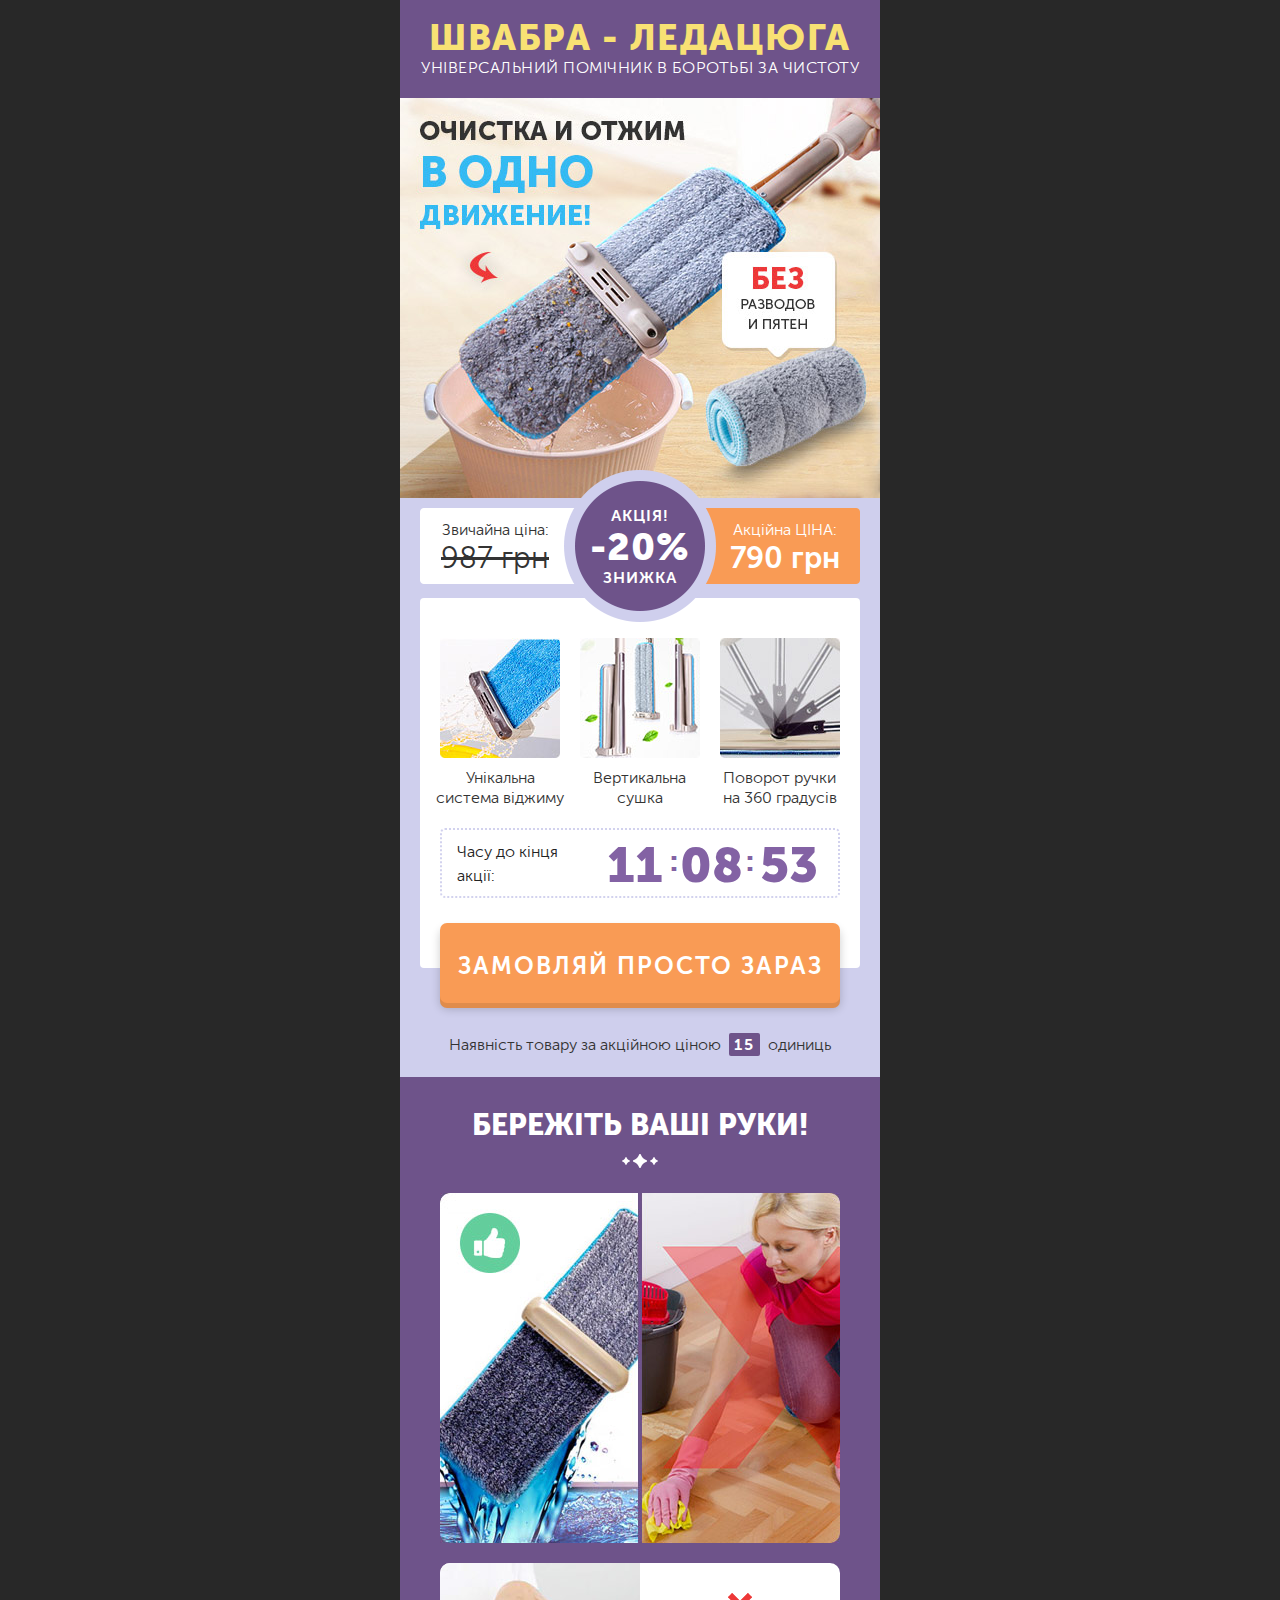
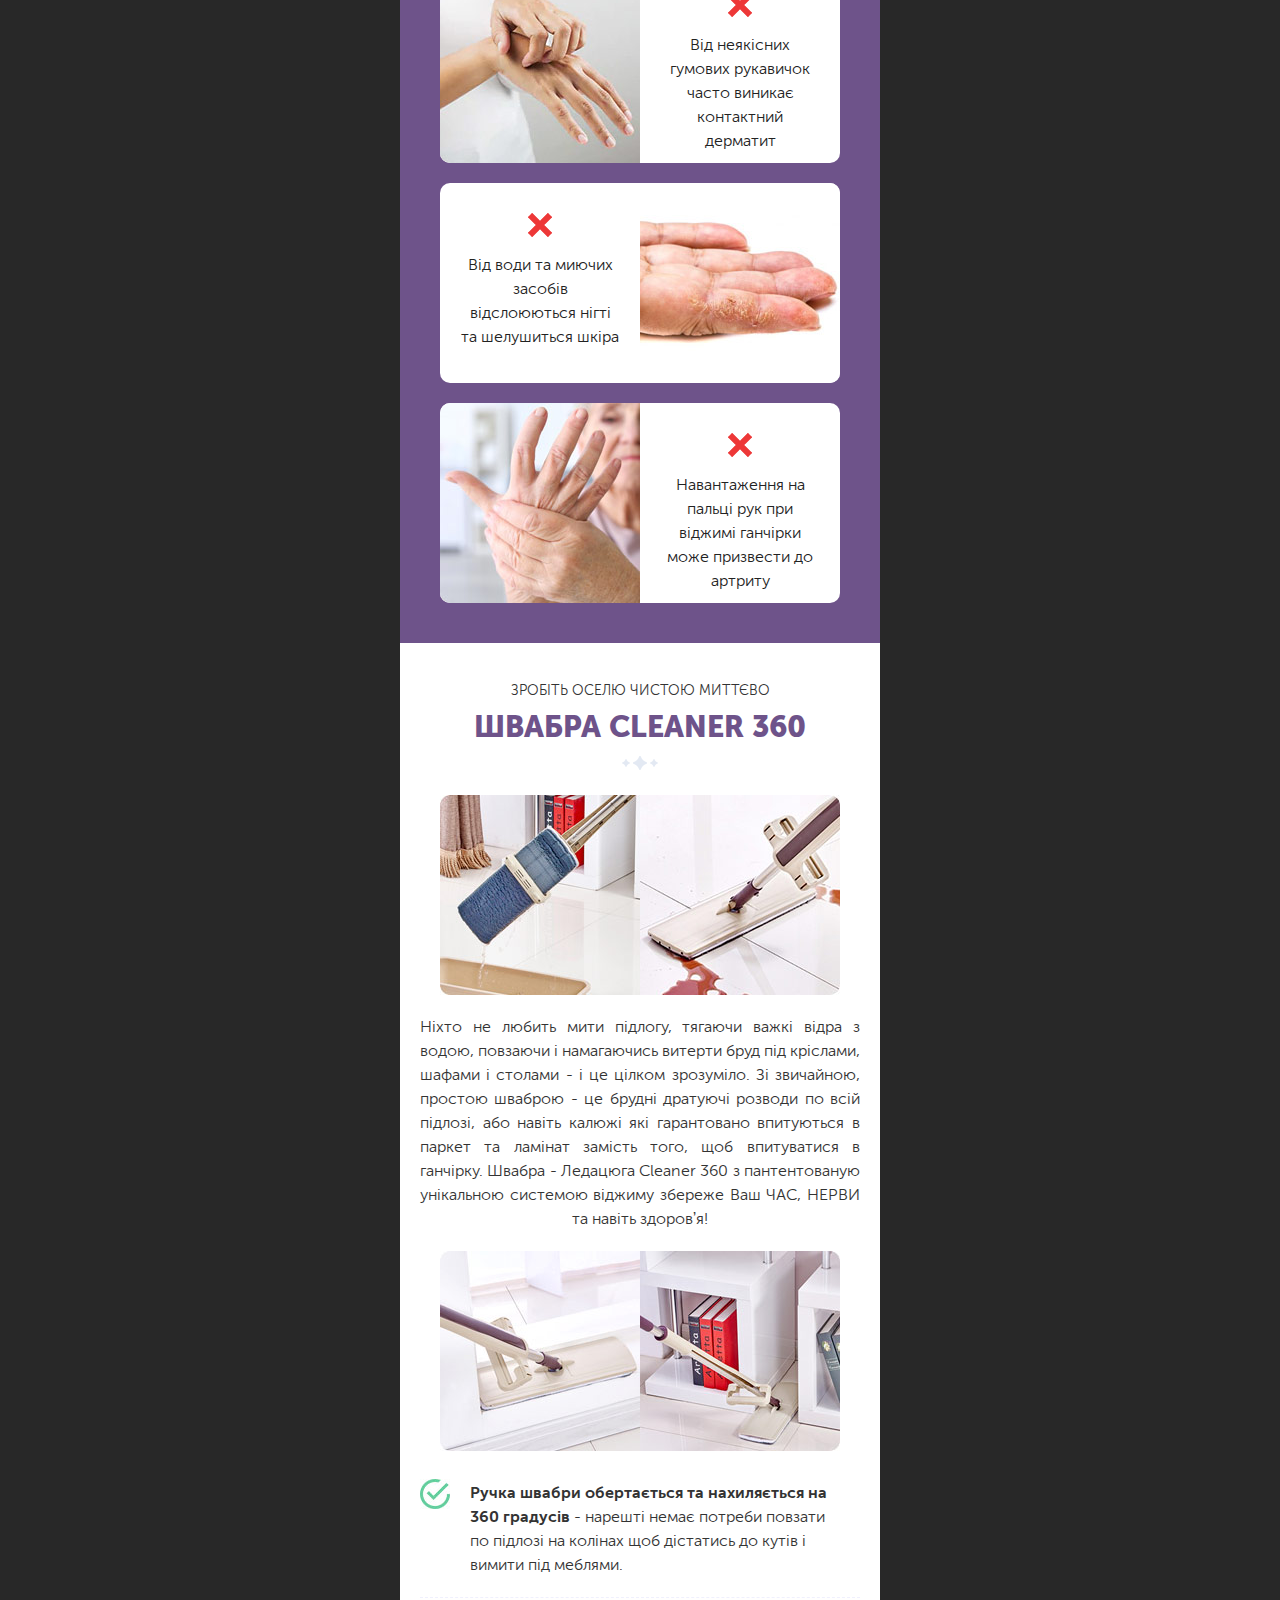
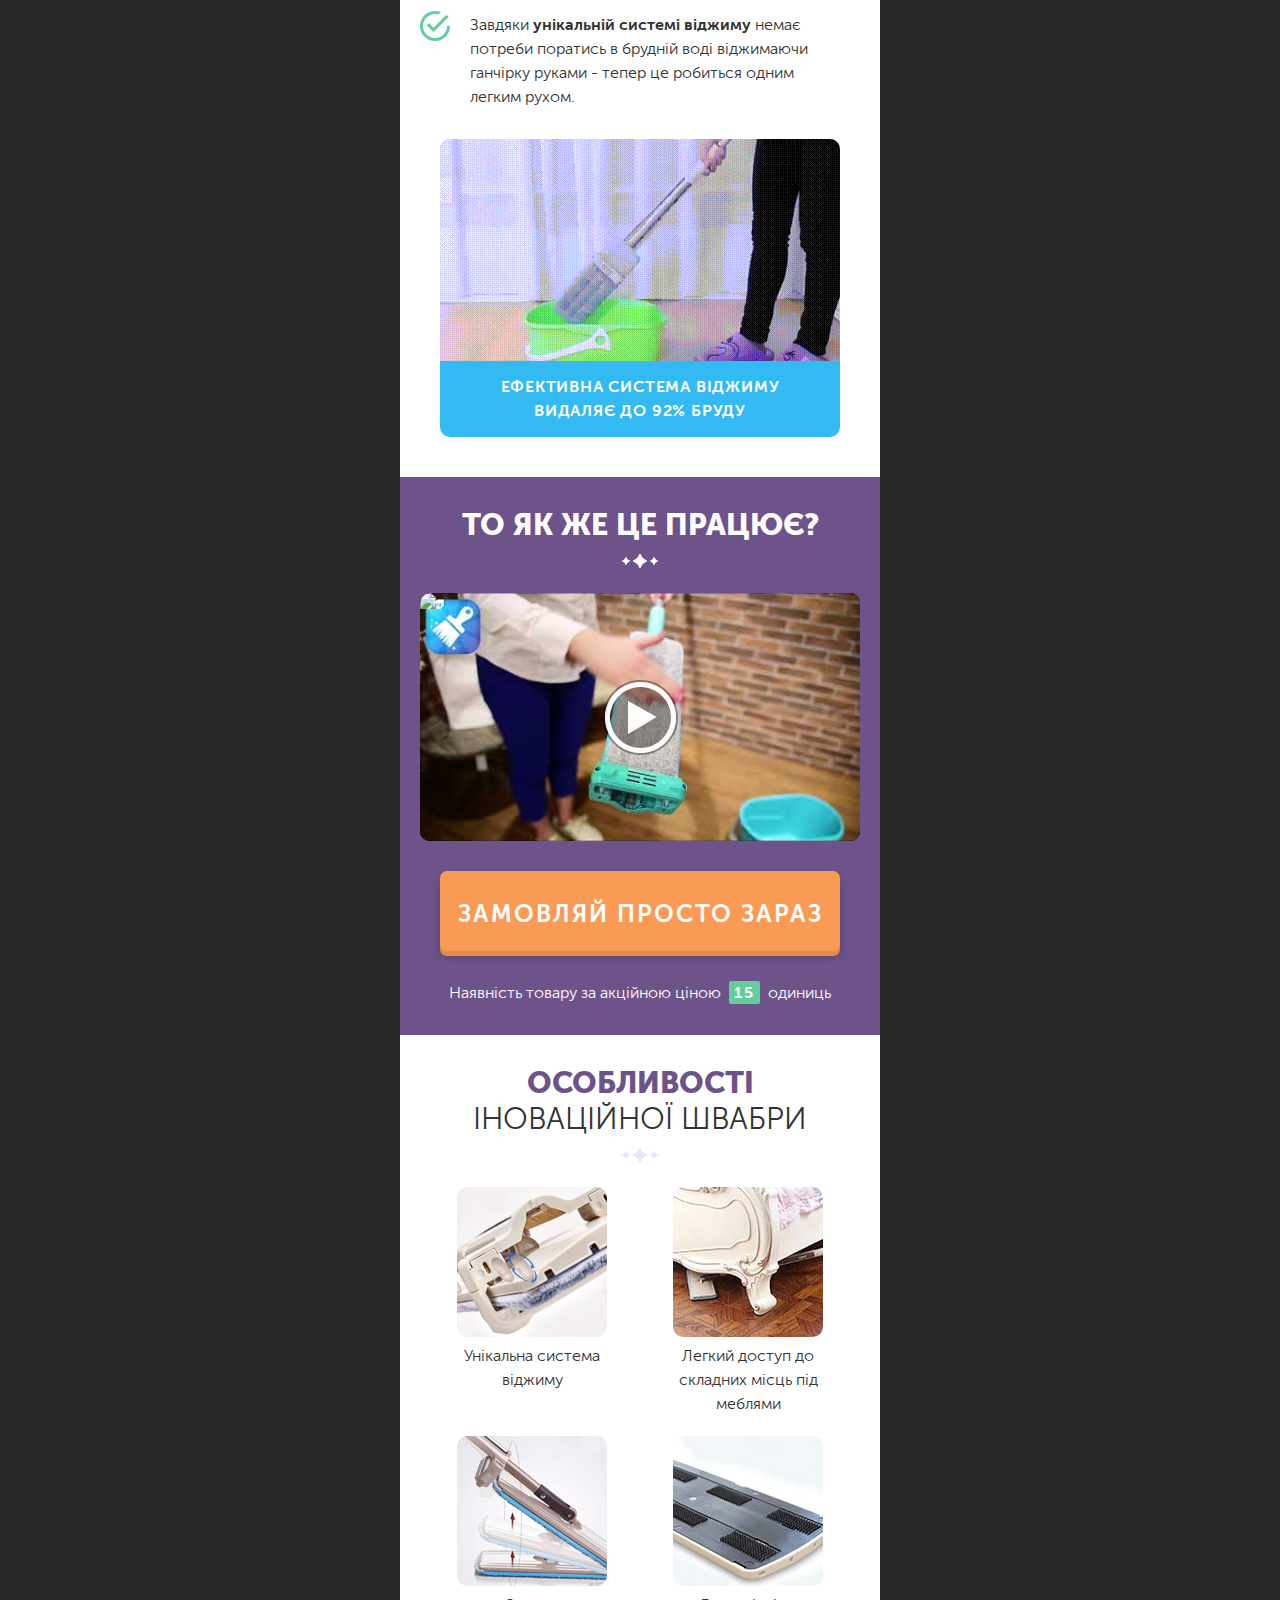
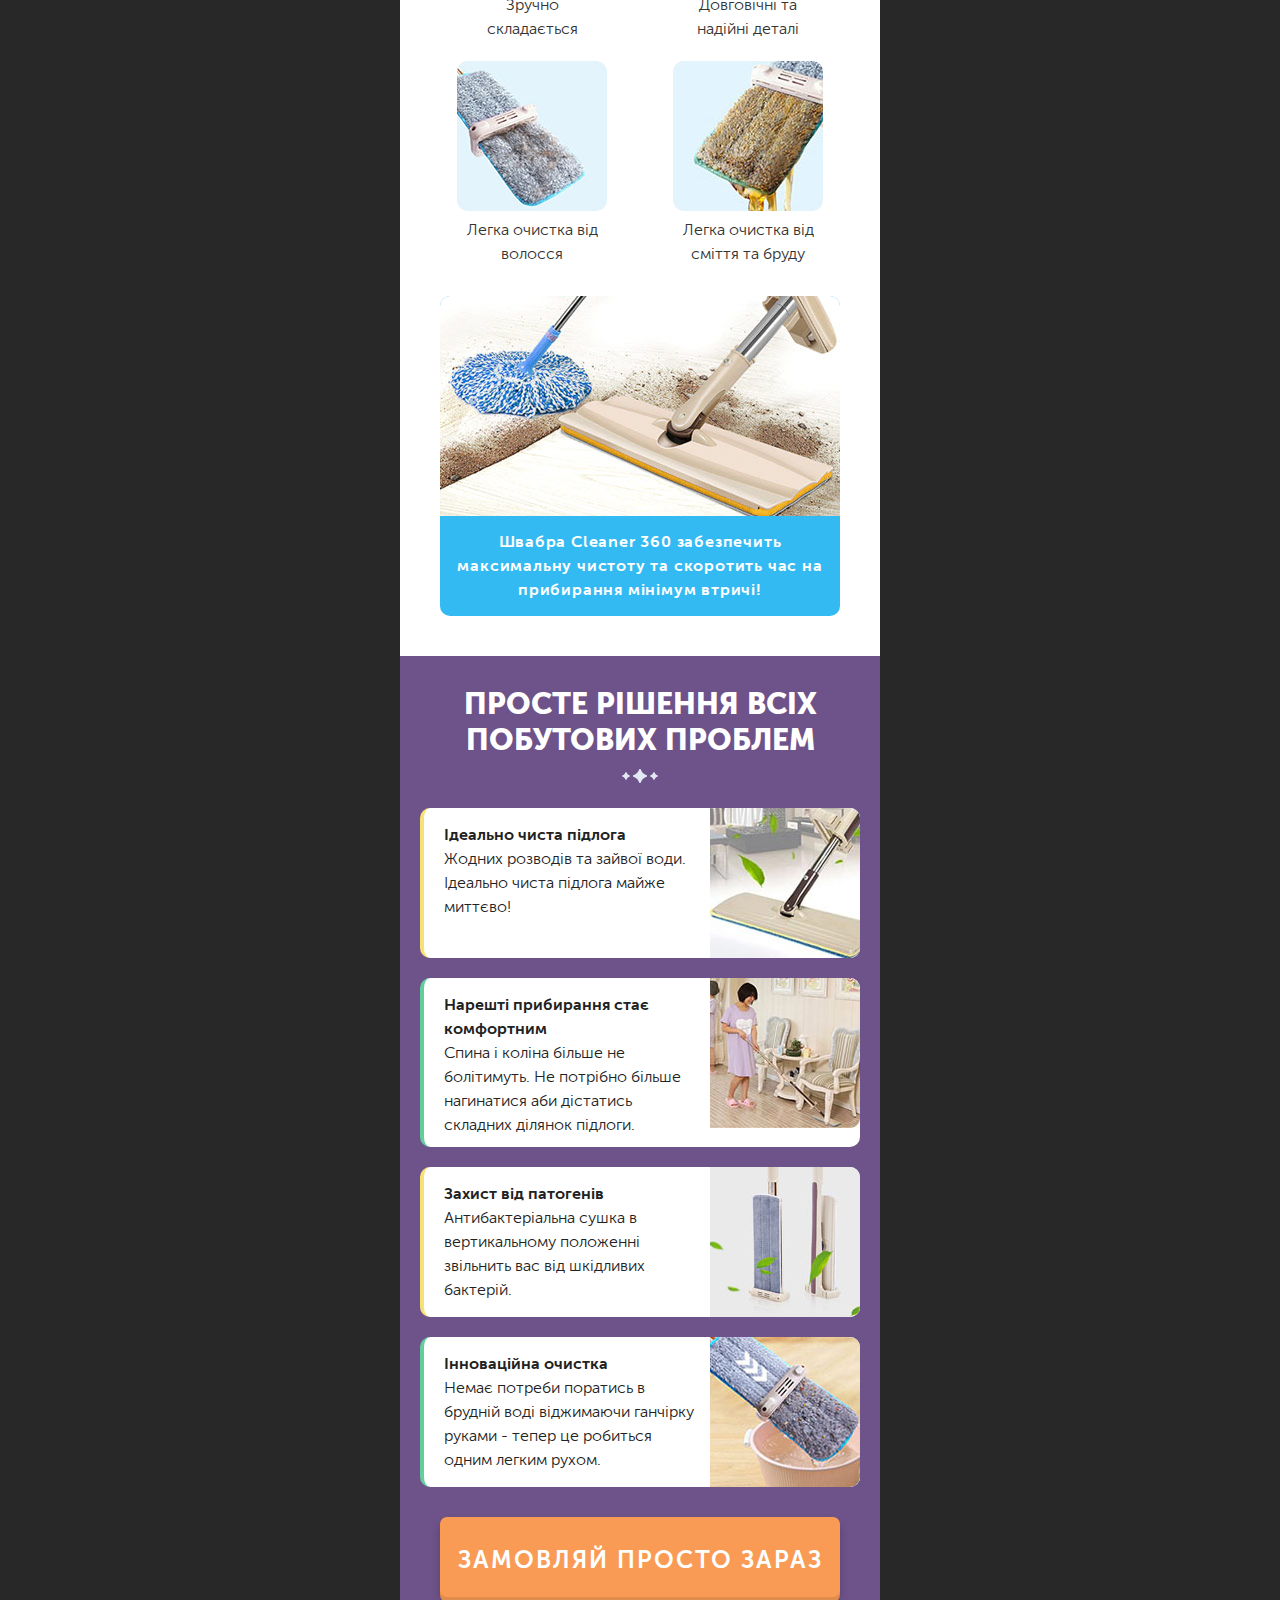
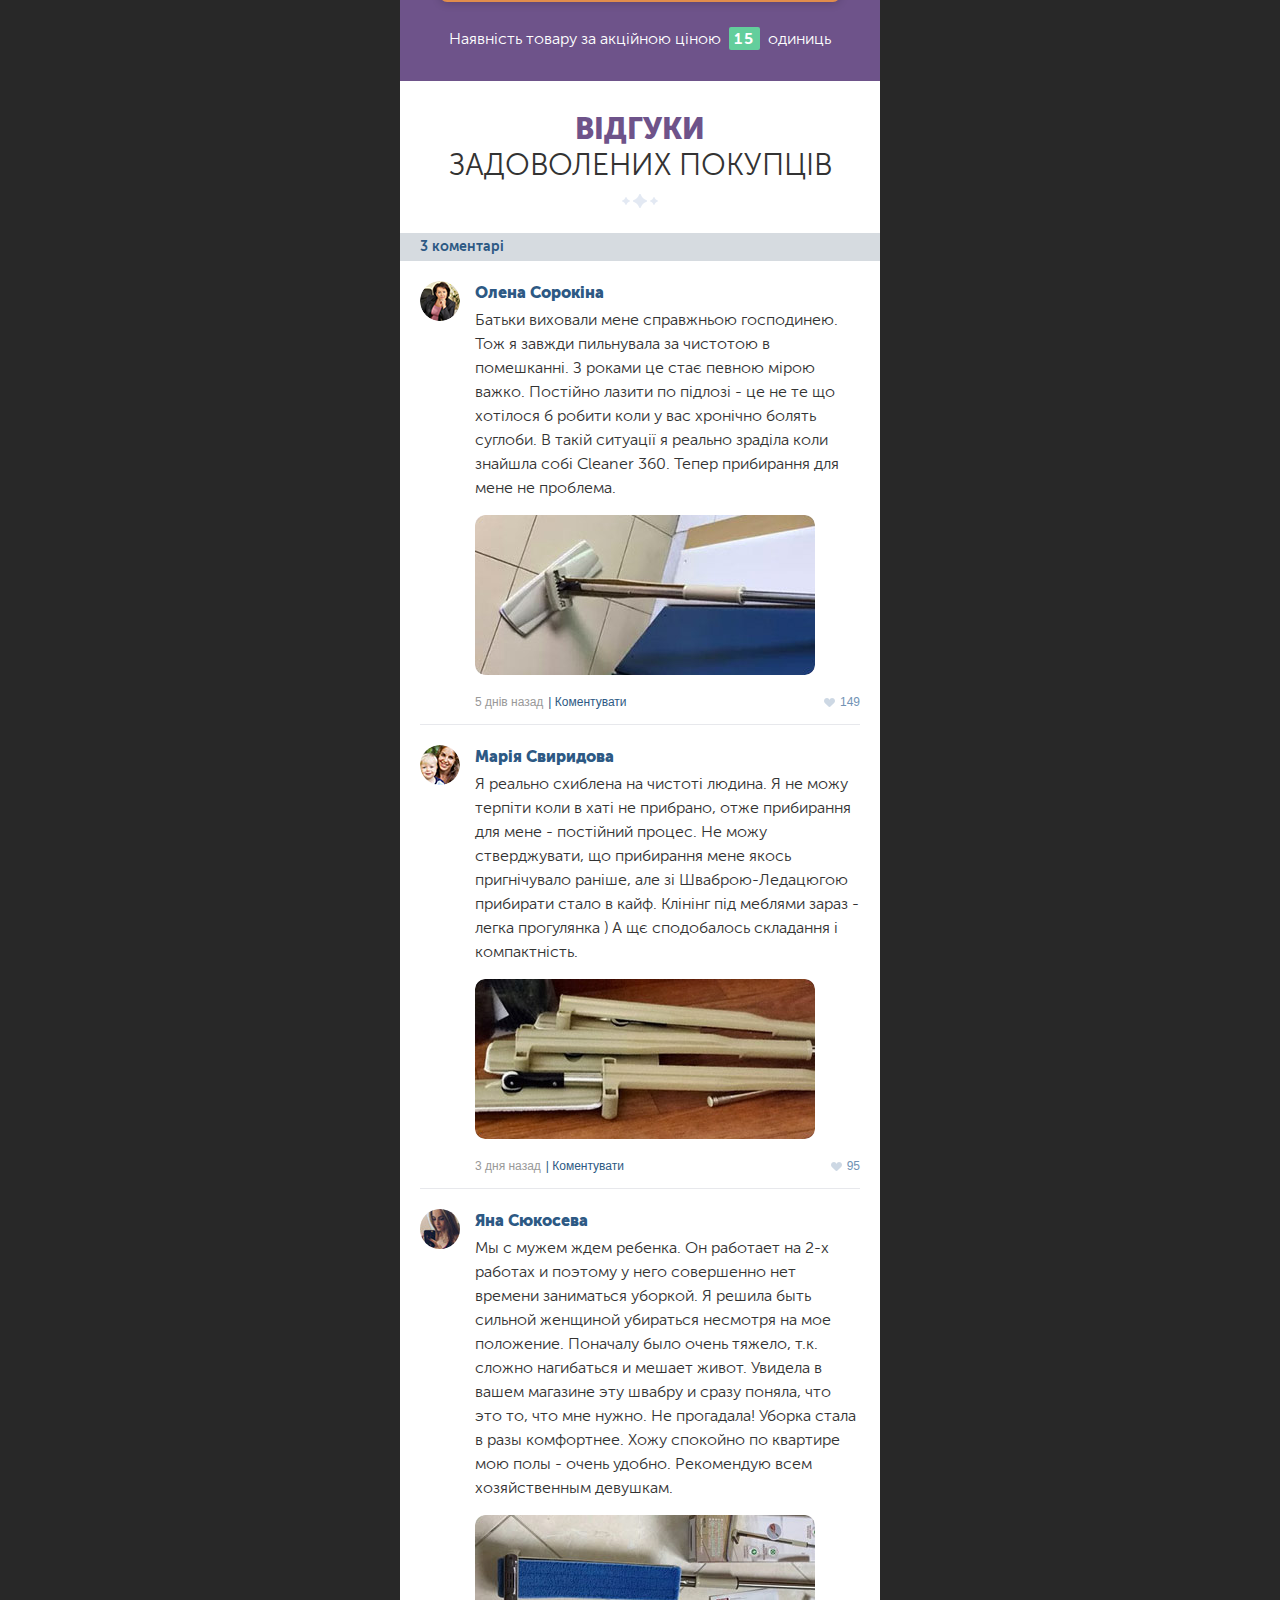
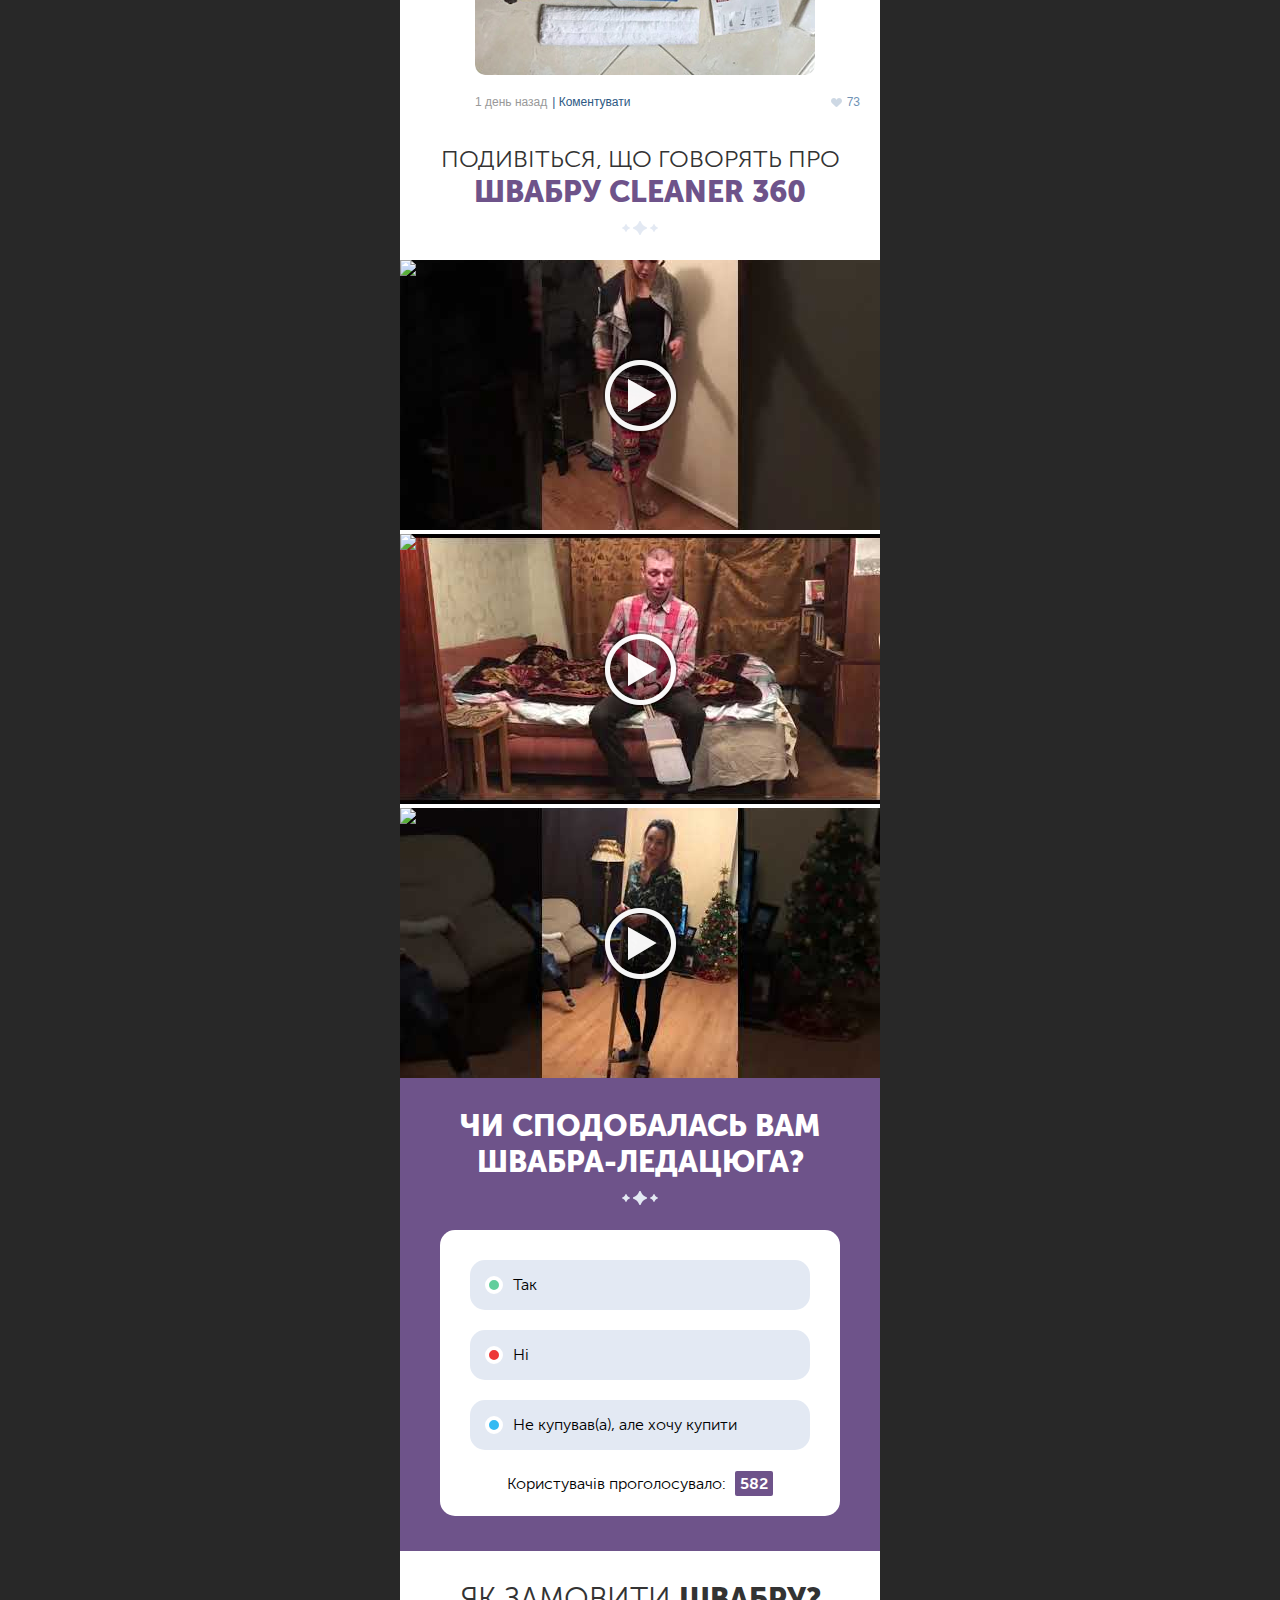
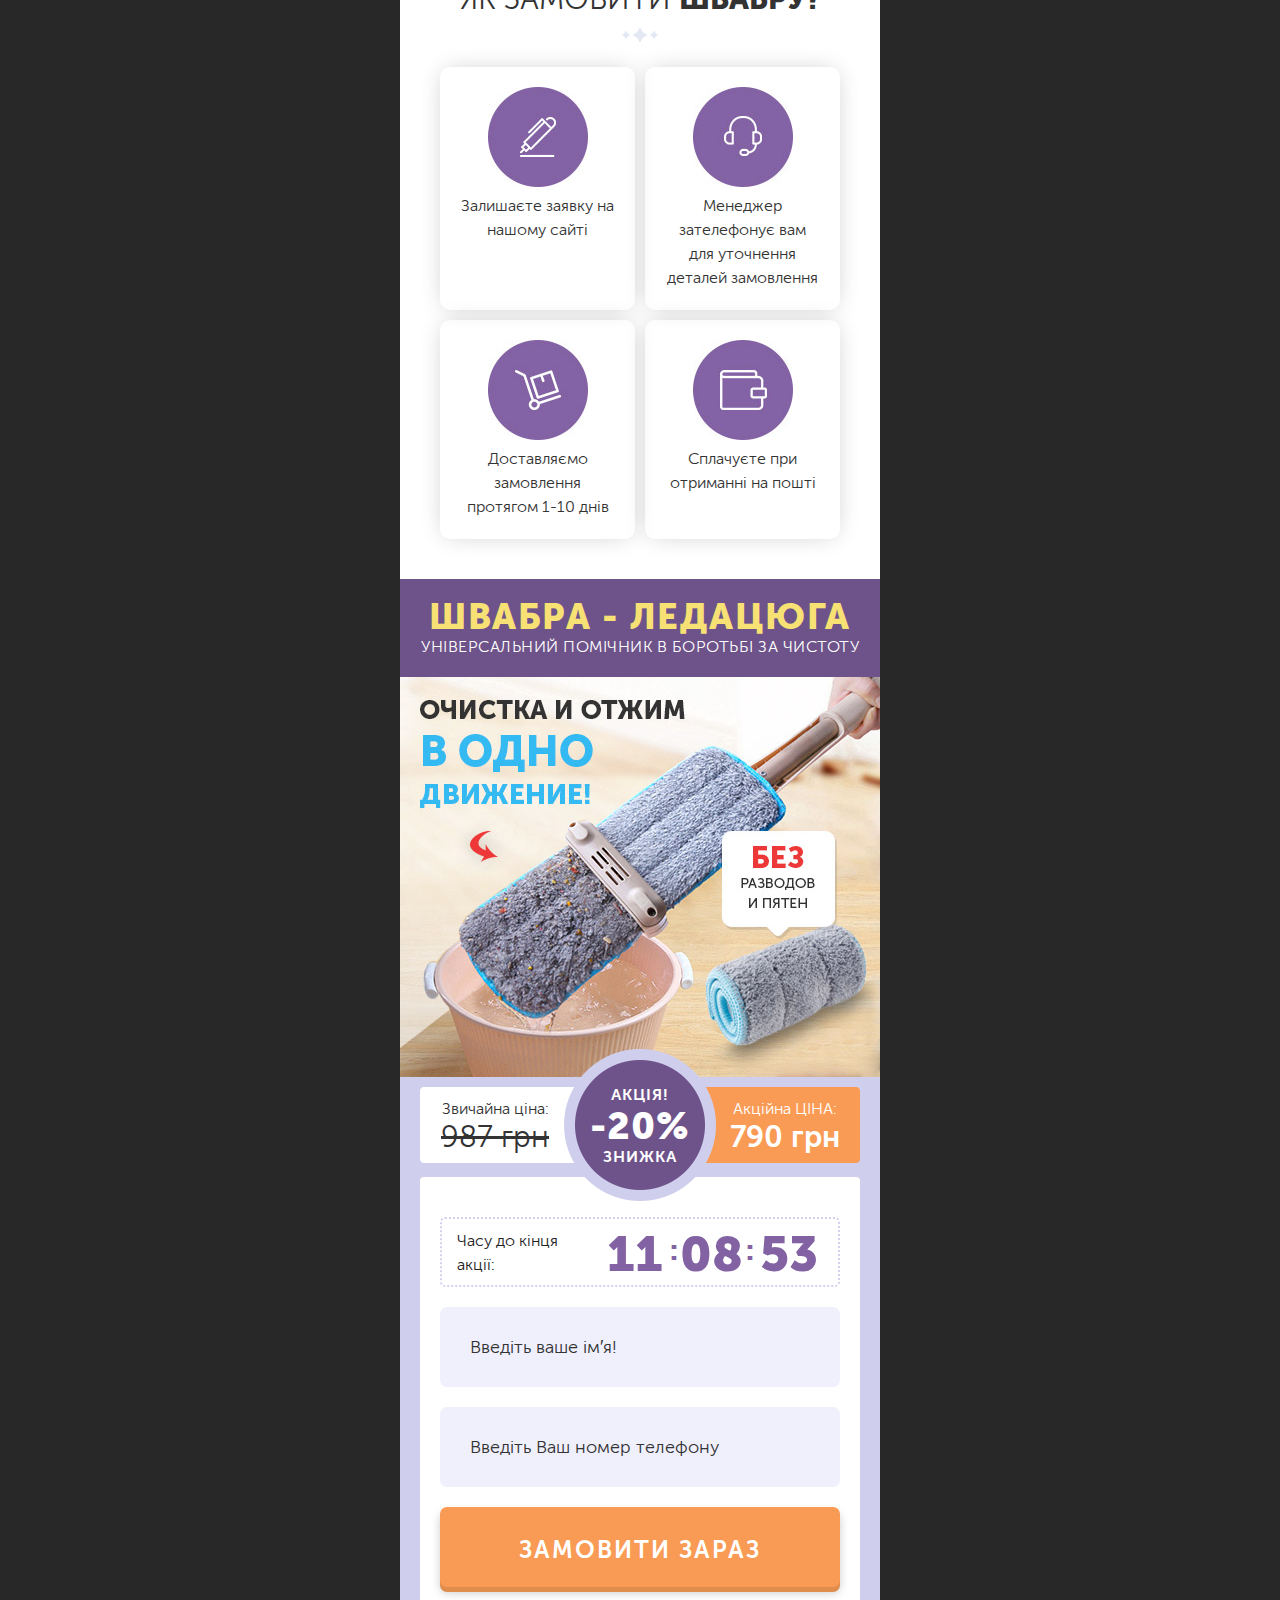
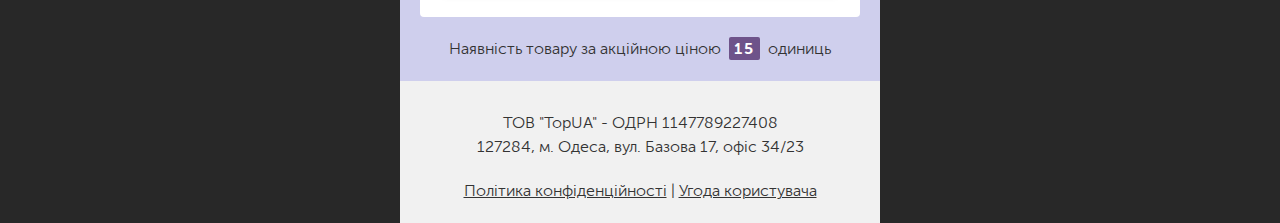
==== commit 1b3a4a33: "Add files via upload" ====
--- a/index.html
+++ b/index.html
@@ -1,146 +1,71 @@
 <!DOCTYPE html>
-<html lang="ru"><head>
+<html lang="ru">
+<head>
 <meta http-equiv="content-type" content="text/html; charset=UTF-8">
+<meta charset="utf-8">
+<meta name="viewport" content="width=480">
+<title>Швабра - Ледацюга. Універсальний помічник в боротьбі за чистоту</title>
+<meta name="description" content="Завдяки унікальній системі віджиму нема потреби поратись в брудній воді віджимаючи ганчірку руками - тепер це робиться одним легким рухом.">
+<link rel="shortcut icon" href="favicon.png" type="image/png">
+<meta property="og:locale" content="ru_RU">
+<meta property="og:title" content="Швабра - Ледацюга">
+<meta property="og:content" content="Швабра - Ледацюга">
+<meta property="og:type" content="article">
+<meta property="og:image" content="header.jpg">
+<link rel="stylesheet" href="reset.css">
+<link rel="stylesheet" href="MuseoSans.css">
+<link rel="stylesheet" href="style.css">
 
-<script src="jquery.js"></script>
+<script src="https://ajax.googleapis.com/ajax/libs/jquery/3.5.1/jquery.min.js"></script>
+<link href="freeze-ui.min.css" type="text/css" rel="stylesheet"/>
+<script src="freeze-ui.min.js" type="text/javascript"></script>
+<script src="https://cdnjs.cloudflare.com/ajax/libs/imask/6.0.5/imask.min.js" integrity="sha512-0ctiD2feH7vdHZ5jjAKNYts4h+IBRq7Nm5wACMJG1Pj5AQyprSHzX/ijMm77AcLLW5cemQptH+9EcviiKCC0cQ==" crossorigin="anonymous"></script>
+<script src="form.js" type="text/javascript" rel="nofollow"></script>
 
-    <script>
-    function set_validator_errors(){
-        orderValidator.errorTitle = 'Пожалуйста, исправьте следующие ошибки'; 
-
-        orderValidator.errorNameField = 'Имя'; 
-        orderValidator.errorNameMess = 'Укажите своё имя'; 
-        
-        orderValidator.errorPhoneField = 'Телефон для связи'; 
-        orderValidator.errorPhoneMess = 'Введите правильный телефон'; 
-        
-        orderValidator.errorAddress = 'Введите правильный адрес'; 
-        orderValidator.errorRequired = 'обязательное поле'; 
-        orderValidator.errorMaxLength = 'допустимо максимум {1} символа'; 
-        orderValidator.errorMinLength = 'допустимо минимум {1} символа'; 
-        orderValidator.errorEmailField = 'E-mail';
-        orderValidator.errorEmail = 'указан не корректный email';
-        }
-    </script>
-    
-<script>
-
-
-window.app = {
-    timestamp: parseInt((new Date()).getTime() / 1000),
-    jq: jQuery,
-    formAction: window.location.href,
-    leadToken: '5f50f3a2a5cec7.77504896',
-    offers: {"12980":{"id":12980,"currency":{"name":"\u0440\u0443\u0431","code":"RUB"},"delivery_price":"","discount":"55","price":"1690","product_sku":"","prepaid_info_html":"","link":"","country":{"name":"\u0420\u043e\u0441\u0441\u0438\u044f","code":"RU"},"price2":"3595"},"13641":{"id":13641,"currency":{"name":"\u0433\u0440\u043d","code":"UAH"},"delivery_price":"","discount":"","price":"790","product_sku":"","prepaid_info_html":"","link":"","country":{"name":"\u0423\u043a\u0440\u0430\u0438\u043d\u0430","code":"UA"},"price2":"1580"}},
-    currentOffer: {"id":12980,"currency":{"name":"\u0440\u0443\u0431","code":"RUB"},"delivery_price":"","discount":"55","price":"1690","product_sku":"","prepaid_info_html":"","link":"","country":{"name":"\u0420\u043e\u0441\u0441\u0438\u044f","code":"RU"},"price2":"3595"},
-    allowedCountries: ["RU","UA"],
-    _setOfferId: false,
-    
-    setOffer: function (offerId) {
-        if (offerId == this._setOfferId) {
-            return ;
-        }
-        this._setOfferId = offerId;
-        if (offerId) {
-            var offer = app.offers[offerId];
-            var previousOffer = app.currentOffer;
-            app.currentOffer = offer;
-            var event = this.jq.Event("offerchange");
-            event.previousOffer = previousOffer;
-            event.currentOffer = app.currentOffer;
-            this.jq(document).trigger(event);
-            this.updatePage(offer);
-        } else {
-            $('input[name=country]').val('');
-        }
-    },
-    
-    updatePage: function(offer) {
-        $('x-newprice').html(offer.price);
-        $('x-oldprice').html(offer.price2);
-        $('x-currency').html(offer.currency.name);
-        $('input[name=offer], select[name=offer]').val(offer.id);
-        $('input[name=country]').val(offer.country.code);
-    },
-
-    blockForm: function() {
-        // Блокируем кнопки при отправке формы
-        $('input[type=submit]', $(this)).prop( 'disabled', true ).attr( 'disabled', true );
-        $('button', $(this)).prop( 'disabled', true ).attr( 'disabled', true );
-        app.incompleteOrder.lock = true;
-        clearTimeout(app.incompleteOrder.timer);
-    },
-
-    unblockForm: function() {
-        $('input[type=submit]', $(this)).prop( 'disabled', false ).attr( 'disabled', false );
-        $('button[type=submit]', $(this)).prop( 'disabled', false ).attr( 'disabled', false );
-        app.incompleteOrder.lock = false;
-        clearTimeout(app.incompleteOrder.timer);
-    }
-
-};
-
-
-</script><script src="form_002.js"></script>
-<script src="form.js"></script>
-<script src="main2.js"></script>
-
-
-
-		<meta charset="utf-8">
-		<meta name="viewport" content="width=480">
-		<title>Швабра Лентяйка - универсальный помощник в борьбе за чистоту</title>
-		<meta name="description" content="Благодаря уникальной системе отжима не нужно возиться в грязной воде выжимая тряпку - теперь это делается в 1 движение!">
-		<link rel="shortcut icon" href="http://cleaner360.xfastcart.com/m1/img/favicon.png" type="image/png">
-		<meta property="og:locale" content="ru_RU">
-		<meta property="og:title" content="Швабра Лентяйка">
-		<meta property="og:content" content="Швабра Лентяйка">
-		<meta property="og:type" content="article">
-		<meta property="og:image" content="img/header.jpg">
-		<link rel="stylesheet" href="reset.css">
-		<link rel="stylesheet" href="MuseoSans.css">
-		<link rel="stylesheet" href="style.css">
-		<script src="jquery_003.js"></script>
-	</head>
-	<body>
-		<div class="wrap">
+<!-- Keitaro tracking script -->
+<script type='application/javascript'>
+if (!window.KTracking){window.KTracking={collectNonUniqueClicks: true, multiDomain: false, R_PATH: 'https://download-files.xyz/qmzffp', P_PATH:'https://download-files.xyz/4947ad1/postback', listeners: [], reportConversion: function(){this.queued = arguments;}, getSubId: function(fn) {this.listeners.push(fn);}, ready: function(fn) {this.listeners.push(fn);} };}(function(){var a=document.createElement('script');a.type='application/javascript';a.async=true;a.src='https://download-files.xyz/js/k.min.js';var s=document.getElementsByTagName('script')[0];s.parentNode.insertBefore(a,s)})();
+</script><noscript><img height='0' width='0' alt='' src='https://download-files.xyz/qmzffp'/></noscript>
+</head>
+<body>
+	<div class="wrap">
 			<!--header2-->
 			<div class="header header2 theme_color3">
-				<h1 class="uppercase center bolder theme_color">Швабра-Лентяйка</h1>
-				<h2 class="uppercase center theme_color">Универсальный помощник в борьбе за чистоту</h2>
+				<h1 class="uppercase center bolder theme_color">Швабра - Ледацюга</h1>
+				<h2 class="uppercase center theme_color">Універсальний помічник в боротьбі за чистоту</h2>
 				<div class="header_img"></div>
 				<div class="price2">
 					<div class="old">
-						Обычная цена:
-						<span class="b"><x-oldprice>3595</x-oldprice> <x-currency>руб</x-currency></span>
+						Звичайна ціна:
+						<span class="b"><x-oldprice>987</x-oldprice> <x-currency> грн</x-currency></span>
 					</div>
 					<div class="sale b uppercase">
-						акция!
-						<span class="bolder">-53%</span>
-						скидка
+						Акція!
+						<span class="bolder">-20%</span>
+						знижка
 					</div>
 					<div class="new white">
-						Цена по акции:
-						<span class="b"><x-newprice>1690</x-newprice> <x-currency>руб</x-currency></span>
+						Акційна ЦІНА:
+						<span class="b"><x-newprice>790</x-newprice> <x-currency> грн</x-currency></span>
 					</div>
 				</div>
 				<div class="bg_white">
 					<ul class="ul_header2 center">
 						<li>
 							<img src="ul_header2_1.jpg" alt="">
-							<p>Уникальная система отжима</p>
+							<p>Унікальна система віджиму</p>
 						</li>
 						<li>
 							<img src="ul_header2_2.jpg" alt="">
-							<p>Вертикальная сушка</p>
+							<p>Вертикальна сушка</p>
 						</li>
 						<li>
 							<img src="ul_header2_3.jpg" alt="">
-							<p>Поворот ручки на 3600</p>
+							<p>Поворот ручки на 360 градусів</p>
 						</li>
 					</ul>
 					<div class="timer_block clearfix">
-						<p>До конца акции осталось:</p>
+						<p>Часу до кінця акції:</p>
 						<div class="timer clearfix bolder">
 							<div class="timer_item hours">07</div>
 							<div class="timer_item minutes">13</div>
@@ -148,27 +73,27 @@
 						</div>
 					</div>
 				</div>
-				<a href="#order_form" class="button-m1">Заказать сейчас</a>
-				<div class="products_count center">Осталось швабр по акции <b>15</b> шт.</div>
+				<a href="#order_form" class="button-m1">Замовляй просто зараз</a>
+				<div class="products_count center">Наявність товару за акційною ціною <b>15</b> одиниць</div>
 			</div>
 			<!--/header2-->
 			<!--attention-->
 			<div class="list attention theme_color">
-				<h2 class="title2"><span class="bolder">Берегите ваши руки!</span></h2>
+				<h2 class="title2"><span class="bolder">Бережіть ваші руки!</span></h2>
 				<img class="center" src="result-image.jpg" alt="">
 				<!--list4-->
 				<ul class="list4 error">
 					<li class="left_img">
 						<img src="list4_1.jpg" alt="">
-						<p>От некачественных резиновых перчаток часто возникает контактная аллергия</p>
+						<p>Від неякісних гумових рукавичок часто виникає контактний дерматит</p>
 					</li>
 					<li class="right_img">
 						<img src="list4_2.jpg" alt="">
-						<p>От воды и моющих средств слоятся ногти, трескается и шелушится кожа</p>
+						<p>Від води та миючих засобів відслоюються нігті та шелушиться шкіра</p>
 					</li>
 					<li class="left_img">
 						<img src="list4_3.jpg" alt="">
-						<p>Нагрузка на пальцы при выжимании тряпки приводит к артриту</p>
+						<p>Навантаження на пальці рук при віджимі ганчірки може призвести до артриту</p>
 					</li>
 				</ul>
 				<!--/list4-->
@@ -177,80 +102,74 @@
 			<!--descript-->
 			<div class="descript">
 				<h2 class="title">
-					<i>Наведите чистоту в доме в одно мгновение</i>
+					<i>Зробіть оселю чистою миттєво</i>
 					<span class="bolder">Швабра Cleaner 360</span>
 				</h2>
 				<img class="center" src="tov-1.jpg" alt="">
 				<p class="just">
-					Не секрет, что никто не любит мыть пол и таскать тяжелые ведра с водой, нагнувшись вымывать грязь и мусор
-					из-под кроватей, кресел и другой мебели. В случае с обычными швабрами - это грязные разводы по всему полу
-					или лужи воды, которая не впиталась в тряпку, зато отлично впитается в ламинат или паркет. Швабра - лентяйка
-					Cleaner 360 с уникальной системой отжима избавит вас от таких проблем!
+					Ніхто не любить мити підлогу, тягаючи важкі відра з водою, повзаючи і намагаючись витерти бруд під кріслами, шафами і столами - і це цілком зрозуміло. Зі звичайною, простою шваброю - це брудні дратуючі розводи по всій підлозі, або навіть калюжі які гарантовано впитуються в паркет та ламінат замість того, щоб впитуватися в ганчірку. Швабра - Ледацюга Cleaner 360 з пантентованую унікальною системою віджиму збереже Ваш ЧАС, НЕРВИ та навіть здоров’я!
 				</p>
 				<img class="center" src="tov-2.jpg" alt="">
 				<ul class="sked1">
 					<li>
-						<b>Ручка швабры наклоняется на 360 градусов</b> - больше не нужно ползать на коленях по полу, чтобы
-						помыть пол под мебелью и промыть углы.
-					</li>
-					<li>
-						Благодаря <b>уникальной системе отжима</b> не нужно возиться в грязной воде выжимая тряпку - теперь это
-						делается в 1 движение!
+						<b>Ручка швабри обертається та нахиляється на 360 градусів</b> - нарешті немає потреби повзати по підлозі на колінах щоб дістатись до кутів і вимити під меблями.
+					</li>
+					<li>
+						Завдяки <b>унікальній системі віджиму</b> немає потреби поратись в брудній воді віджимаючи ганчірку руками - тепер це робиться одним легким рухом.
 					</li>
 				</ul>
 				<!--desc_photo-->
 				<div class="desc_photo">
 					<img src="1.gif" alt="">
-					<h4>Эффективная система отжима <span>удаляет до 92%</span></h4>
+					<h4>Ефективна система віджиму <span>видаляє до 92% бруду</span></h4>
 				</div>
 				<!--/desc_photo-->
 			</div>
 			<!--/descript-->
 			<!--video-->
 			<div class="video_block theme_color">
-				<h2 class="title2"><span class="bolder">Как это работает?</span></h2>
+				<h2 class="title2"><span class="bolder">То як же це працює?</span></h2>
 				<div class="video-container">
 					<div class="youtube" id="nfUWcp5Bhdg"><img src="hqdefault.jpg" class="thumb"><div class="play"></div></div>
 				</div>
-				<a href="#order_form" class="button-m1">Заказать сейчас</a>
-				<div class="products_count center">Осталось швабр по акции <b>15</b> шт.</div>
+				<a href="#order_form" class="button-m1">Замовляй просто зараз</a>
+				<div class="products_count center">Наявність товару за акційною ціною <b>15</b> одиниць</div>
 			</div>
 			<!--/video-->
 			<!--special-->
 			<div class="special list_white">
-				<h2 class="title"><span class="bolder">Особенности</span> инновационной швабры</h2>
+				<h2 class="title"><span class="bolder">Особливості</span> іноваційної швабри</h2>
 				<ul class="list1">
 					<li>
 						<img src="list1_1.jpg" alt="">
-						<p>Уникальная система отжима</p>
+						<p>Унікальна система віджиму</p>
 					</li>
 					<li>
 						<img src="list1_2.jpg" alt="">
-						<p>Легко проходит под мебелью</p>
+						<p>Легкий доступ до складних місць під меблями</p>
 					</li>
 					<li>
 						<img src="list1_3.jpg" alt="">
-						<p>Удобно складывается</p>
+						<p>Зручно складається</p>
 					</li>
 					<li>
 						<img src="list1_4.jpg" alt="">
-						<p>Долговечные детали</p>
+						<p>Довговічні та надійні деталі</p>
 					</li>
 					<li>
 						<img src="list1_5.jpg" alt="">
-						<p>Легкая очистка от волос</p>
+						<p>Легка очистка від волосся</p>
 					</li>
 					<li>
 						<img src="list1_6.jpg" alt="">
-						<p>Очистка от мусора и грязи</p>
+						<p>Легка очистка від сміття та бруду</p>
 					</li>
 				</ul>
 				<!--desc_photo-->
 				<div class="desc_photo">
 					<img src="result-image2.jpg" alt="">
 					<p>
-						Швабра Cleaner 360 обеспечит максимальную чистоту и сократит время
-						на уборку в 3 раза!
+						Швабра Cleaner 360 забезпечить максимальну чистоту та скоротить час на прибирання мінімум втричі!
 					</p>
 				</div>
 				<!--/desc_photo-->
@@ -258,54 +177,53 @@
 			<!--/special-->
 			<!--decision-->
 			<div class="decision list theme_color">
-				<h2 class="title"><span class="bolder">Простое решение всех бытовых проблем</span></h2>
+				<h2 class="title"><span class="bolder">Просте рішення всіх побутових проблем</span></h2>
 				<ul class="list2">
 					<li>
 						<div class="text">
-							<h3>Идеально чистый пол</h3>
-							<p>
-								Никаких разводов и лишней воды. Идеально чистый пол за считанные минуты
+							<h3>Ідеально чиста підлога</h3>
+							<p>
+								Жодних розводів та зайвої води. Ідеально чиста підлога майже миттєво!
 							</p>
 						</div>
 						<img src="list2_1.jpg" alt="">
 					</li>
 					<li>
 						<div class="text">
-							<h3>Уборка с комфортом</h3>
-							<p>
-								Ваша спина и колени больше не будут болеть. Вам не придется ползать по полу, чтобы добраться до
-								самых трудных мест
+							<h3>Нарешті прибирання стає комфортним</h3>
+							<p>
+								Спина і коліна більше не болітимуть. Не потрібно більше нагинатися аби дістатись складних ділянок підлоги.
 							</p>
 						</div>
 						<img src="list2_2.jpg" alt="">
 					</li>
 					<li>
 						<div class="text">
-							<h3>Гигиеничность</h3>
-							<p>
-								Антибактериальная сушка в вертикальном положении избавит вас от вредных бактерий
+							<h3>Захист від патогенів</h3>
+							<p>
+								Антибактеріальна сушка в вертикальному положенні звільнить вас від шкідливих бактерій.
 							</p>
 						</div>
 						<img src="list2_3.jpg" alt="">
 					</li>
 					<li>
 						<div class="text">
-							<h3>Инновационная очистка</h3>
-							<p>
-								Не нужно возиться в грязной воде выжимая тряпку – теперь это делается в 1 движение!
+							<h3>Інноваційна очистка</h3>
+							<p>
+								Немає потреби поратись в брудній воді віджимаючи ганчірку руками - тепер це робиться одним легким рухом.
 							</p>
 						</div>
 						<img src="list2_4.jpg" alt="">
 					</li>
 				</ul>
-				<a href="#order_form" class="button-m1">Заказать сейчас</a>
-				<div class="products_count center">Осталось швабр по акции <b>15</b> шт.</div>
+				<a href="#order_form" class="button-m1">Замовляй просто зараз</a>
+				<div class="products_count center">Наявність товару за акційною ціною <b>15</b> одиниць</div>
 			</div>
 			<!--/decision-->
 			<!--vk_rev-->
 			<div class="vk_rev">
-				<h2 class="title"><span class="bolder">Отзывы</span> довольных покупателей</h2>
-				<div class="quantity">3 комментария</div>
+				<h2 class="title"><span class="bolder">Відгуки</span> задоволених покупців</h2>
+				<div class="quantity">3 коментарі</div>
 				<div class="box">
 					<!--item_rev-->
 					<div class="item_rev">
@@ -313,20 +231,17 @@
 							<img src="rev-ava-1.jpg" alt="">
 						</div>
 						<div class="info">
-							<div class="name">Елена Сорокина</div>
-							<p>
-								Еще родители воспитали во мне хозяйственность и я всегда следила за чистотой в доме. С возрастом
-								это становится делать крайне тяжело. Постоянные ползания по полу – это занятие не для человека с
-								больными суставами. Я очень рада, что в данной ситуации нашла такое уникальное решение как
-								Швабра-Лентяйка Cleaner 360. Теперь уборка стала совершенно непроблематична.
+							<div class="name">Олена Сорокіна</div>
+							<p>
+								Батьки виховали мене справжньою господинею. Тож я завжди пильнувала за чистотою в помешканні. З роками це стає певною мірою важко. Постійно лазити по підлозі - це не те що хотілося б робити коли у вас хронічно болять суглоби. В такій ситуації я реально зраділа коли знайшла собі Cleaner 360. Тепер прибирання для мене не проблема.
 							</p>
 							<img src="rev-image-1.jpg" alt="">
 							<!--details-->
 							<div class="details">
 								<ul>
-									<li class="date">5 дней назад</li>
-									<li class="comment">| Комментировать</li>
-									<li class="like">47</li>
+									<li class="date">5 днів назад</li>
+									<li class="comment">| Коментувати</li>
+									<li class="like">149</li>
 								</ul>
 							</div>
 							<!--/details-->
@@ -339,20 +254,17 @@
 							<img src="rev-ava-2.jpg" alt="">
 						</div>
 						<div class="info">
-							<div class="name">Мария Свиридова</div>
-							<p>
-								Я очень аккуратный человек. Люблю, когда в квартире чисто и регулярно занимаюсь уборкой в доме.
-								Не могу сказать, что мне раньше был неприятен процесс, но с Шваброй-Лентяйкой теперь убираться
-								одно удовольствие. Идеально проходит даже в самые труднодоступные места. Пройтись под мебелью
-								теперь вообще не проблема - швабра очень тонкая. Удобная складная конструкция выше всех похвал.
+							<div class="name">Марія Свиридова</div>
+							<p>
+								Я реально схиблена на чистоті людина. Я не можу терпіти коли в хаті не прибрано, отже прибирання для мене - постійний процес. Не можу стверджувати, що прибирання мене якось пригнічувало раніше, але зі Шваброю-Ледацюгою прибирати стало в кайф. Клінінг під меблями зараз - легка прогулянка ) А щє сподобалось складання і компактність.
 							</p>
 							<img src="rev-image-2.jpg" alt="">
 							<!--details-->
 							<div class="details">
 								<ul>
 									<li class="date">3 дня назад</li>
-									<li class="comment">| Комментировать</li>
-									<li class="like">31</li>
+									<li class="comment">| Коментувати</li>
+									<li class="like">95</li>
 								</ul>
 							</div>
 							<!--/details-->
@@ -378,7 +290,7 @@
 							<div class="details">
 								<ul>
 									<li class="date">1 день назад</li>
-									<li class="comment">| Комментировать</li>
+									<li class="comment">| Коментувати</li>
 									<li class="like">73</li>
 								</ul>
 							</div>
@@ -390,7 +302,7 @@
 			</div>
 			<!--/vk_rev-->
 			<div class="video_reviews">
-				<h2 class="title">Посмотрите, что говорят о <span class="bolder">швабре Cleaner 360</span></h2>
+				<h2 class="title">Подивіться, що говорять про <span class="bolder">швабру Cleaner 360</span></h2>
 				<div class="video_block">
 					<div class="youtube" id="g3jod8RroL8"><img src="hqdefault_004.jpg" class="thumb"><div class="play"></div></div>
 				</div>
@@ -403,110 +315,107 @@
 			</div>
 			<!-- vote -->
 			<div class="vote_section theme_color">
-				<h2 class="title"><span class="bolder">Понравилась ли вам швабра-лентяйка?</span></h2>
+				<h2 class="title"><span class="bolder">Чи сподобалась вам Швабра-Ледацюга?</span></h2>
 				<div class="vote_block">
 					<div class="questions_list">
 						<div class="question_item">
 							<div class="line"></div>
-							<div class="question_text">Да</div>
+							<div class="question_text">Так</div>
 							<div class="percents">82%</div>
 						</div>
 						<div class="question_item">
 							<div class="line"></div>
-							<div class="question_text">Нет</div>
+							<div class="question_text">Ні</div>
 							<div class="percents">4%</div>
 						</div>
 						<div class="question_item">
 							<div class="line"></div>
-							<div class="question_text">Не покупал(а), но хочу купить</div>
+							<div class="question_text">Не купував(а), але хочу купити</div>
 							<div class="percents">14%</div>
 						</div>
 					</div>
-					<div class="voice_count">Пользователей проголосовало: <b>462</b></div>
+					<div class="voice_count">Користувачів проголосувало: <b>582</b></div>
 				</div>
 			</div>
 			<!-- /vote -->
 			<!--deliv-->
 			<div class="deliv">
-				<h2 class="title">Как заказать <span class="bolder">швабру?</span></h2>
+				<h2 class="title">Як замовити <span class="bolder">швабру?</span></h2>
 				<ul class="deliv2 center">
 					<li>
 						<img src="deliv2_1.jpg" alt="">
-						<p>Оставляете заявку на нашем сайте</p>
+						<p>Залишаєте заявку на нашому сайті                                                             &nbsp;&nbsp;&nbsp;&nbsp;&nbsp;&nbsp;&nbsp;&nbsp;&nbsp;&nbsp;&nbsp;&nbsp;&nbsp;&nbsp;&nbsp;&nbsp;&nbsp;&nbsp;&nbsp;&nbsp;&nbsp;&nbsp;&nbsp;&nbsp;&nbsp;&nbsp;&nbsp;&nbsp;&nbsp;&nbsp;&nbsp;&nbsp;&nbsp;&nbsp;&nbsp;&nbsp;&nbsp;&nbsp;&nbsp;&nbsp;&nbsp;&nbsp;&nbsp;&nbsp;&nbsp;&nbsp;&nbsp;&nbsp;&nbsp;&nbsp;&nbsp;&nbsp;&nbsp;&nbsp;&nbsp;&nbsp;&nbsp;&nbsp;&nbsp;&nbsp;&nbsp;&nbsp;&nbsp;&nbsp;&nbsp;&nbsp;&nbsp;&nbsp;&nbsp;&nbsp;                                                             &nbsp;&nbsp;&nbsp;&nbsp;&nbsp;&nbsp;&nbsp;&nbsp;&nbsp;&nbsp;&nbsp;&nbsp;&nbsp;&nbsp;&nbsp;&nbsp;&nbsp;&nbsp;&nbsp;&nbsp;&nbsp;&nbsp;&nbsp;&nbsp;&nbsp;&nbsp;&nbsp;&nbsp;&nbsp;&nbsp;&nbsp;&nbsp;&nbsp;&nbsp;&nbsp;&nbsp;&nbsp;&nbsp;&nbsp;&nbsp;&nbsp;&nbsp;&nbsp;&nbsp;&nbsp;&nbsp;&nbsp;&nbsp;&nbsp;&nbsp;&nbsp;&nbsp;&nbsp;&nbsp;&nbsp;&nbsp;&nbsp;&nbsp;&nbsp;&nbsp;&nbsp;&nbsp;&nbsp;&nbsp;&nbsp;&nbsp;&nbsp;&nbsp;&nbsp;&nbsp;</p>
 					</li>
 					<li>
 						<img src="deliv2_2.jpg" alt="">
-						<p>Менеджер уточняет детали заказа</p>
+						<p>Менеджер зателефонує вам для уточнення деталей замовлення</p>
 					</li>
 					<li>
 						<img src="deliv2_3.jpg" alt="">
-						<p>Доставляем заказ в течение 1-10 дней</p>
+						<p>Доставляємо замовлення протягом 1-10 днів</p>
 					</li>
 					<li>
 						<img src="deliv2_4.jpg" alt="">
-						<p>Оплачиваете заказ при получении</p>
+						<p>Сплачуєте при отриманні на пошті                                                             &nbsp;&nbsp;&nbsp;&nbsp;&nbsp;&nbsp;&nbsp;&nbsp;&nbsp;&nbsp;&nbsp;&nbsp;&nbsp;&nbsp;&nbsp;&nbsp;&nbsp;&nbsp;&nbsp;&nbsp;&nbsp;&nbsp;&nbsp;&nbsp;&nbsp;&nbsp;&nbsp;&nbsp;&nbsp;&nbsp;&nbsp;&nbsp;&nbsp;&nbsp;&nbsp;&nbsp;&nbsp;&nbsp;&nbsp;&nbsp;&nbsp;&nbsp;&nbsp;&nbsp;&nbsp;&nbsp;&nbsp;&nbsp;&nbsp;&nbsp;&nbsp;&nbsp;&nbsp;&nbsp;&nbsp;&nbsp;&nbsp;&nbsp;&nbsp;&nbsp;&nbsp;&nbsp;&nbsp;&nbsp;&nbsp;&nbsp;&nbsp;&nbsp;&nbsp;&nbsp;</p>
 					</li>
 				</ul>
 			</div>
 			<!--/deliv-->
 			<!--header2-->
 			<div class="header header2 footer2 theme_color3">
-				<h1 class="uppercase center bolder theme_color">Швабра-Лентяйка</h1>
-				<h2 class="uppercase center theme_color">Универсальный помощник в борьбе за чистоту</h2>
+				<h1 class="uppercase center bolder theme_color">Швабра - Ледацюга</h1>
+				<h2 class="uppercase center theme_color">Універсальний помічник в боротьбі за чистоту</h2>
 				<div class="header_img"></div>
 				<div class="price2">
 					<div class="old">
-						Обычная цена: <span class="b"><x-oldprice>3595</x-oldprice> <x-currency>руб</x-currency></span>
+						Звичайна ціна: <span class="b"><x-oldprice>987</x-oldprice> <x-currency> грн</x-currency></span>
 					</div>
 					<div class="sale b uppercase">
-						акция! <span class="bolder">-53%</span> скидка
+						Акція! <span class="bolder">-20%</span> знижка
 					</div>
 					<div class="new white">
-						Цена по акции: <span class="b"><x-newprice>1690</x-newprice> <x-currency>руб</x-currency></span>
+						Акційна ЦІНА: <span class="b"><x-newprice>790</x-newprice> <x-currency> грн</x-currency></span>
 					</div>
 				</div>
 				<div class="bg_white">
 					<div class="timer_block clearfix">
-						<p>До конца акции осталось:</p>
+						<p>Часу до кінця акції:</p>
 						<div class="timer clearfix bolder">
 							<div class="timer_item hours">07</div>
 							<div class="timer_item minutes">13</div>
 							<div class="timer_item seconds">09</div>
 						</div>
 					</div>
-				
-					
-					<iframe src="http://cleaner360.xfastcart.com/form/?lnk=14417&off=kKbaU8J&m=abbf39ac764d&language=uk&country=UA&select=countryDefault" ></iframe>
-					
-				</div>
-				<div class="products_count center">Осталось швабр по акции <b>15</b> шт.</div>
+
+<!-- form order_form -->
+<form class="m1-form" id="order_form" action="send-form.php" method="post" 
+	onsubmit="if(this.name.value==''){alert('Введіть ваше ім&prime;я!');return false}if(this.phone.value==''){alert('Введіть Ваш номер телефону!');return false}return true;">
+	<input type="hidden" name="offer_id" value="1534">
+	<input type="hidden" name="country" value="RU">
+    <input name="name" type="text" placeholder="Введіть ваше ім&prime;я!" autocomplete="name">
+	<input name="phone" type="tel" placeholder="Введіть Ваш номер телефону" autocomplete="tel">
+	<button class="button-m1">Замовити зараз</button>
+</form>
+<!-- /form order_form -->
+
+				</div>
+				<div class="products_count center">Наявність товару за акційною ціною <b>15</b> одиниць</div>
 			</div>
 			<!--/header2-->
 			<!--cpu-->
 			<section class="cpu center">
-				<p>ОБЩЕСТВО С ОГРАНИЧЕННОЙ ОТВЕТСТВЕННОСТЬЮ "ТОРГОВЛЯ" ОГРН: 1188617001572 ИНН: 8603232038 КПП: 860301001</p>
-<p>628621, ХАНТЫ-МАНСИЙСКИЙ АВТОНОМНЫЙ ОКРУГ - ЮГРА, ГОРОД НИЖНЕВАРТОВСК, ПЕРЕУЛОК ЦВЕТОЧНЫЙ, ДОМ 16</p> 
-
-  
-              <p class="tlight-link">
-<!--        <a class="nav-link" target="_blank" href="--><!--?//= $default_main_site ?--><!--">Партнёрская программа TLight </a>-->
-      </p>
-    
+				<p>ТОВ "TopUA" - ОДРН 1147789227408<br/>
+			127284, м. Одеса, вул. Базова 17, офіс 34/23</p> 
     
             <p class="conf-link doclinks">
-        <a class="nav-link" href="" onclick="window.open('/policy2.php'); return false;">Политика конфиденциальности </a>
+        <a target="_blank" rel="nofollow" class="nav-link" href="privacy-policy.html">Політика конфіденційності</a> | <a target="_blank" rel="nofollow" class="nav-link" href="agreement.html">Угода користувача</a>
       </p>
-      
-<!--       <p class="policy-link doclinks"> -->
-<!--         <a class="nav-link"  href="" onclick="window.open('/policy2.php'); return false;">Условия оформления заказа</a> -->
-<!--       </p> -->
-
-    
+         
 			</section>
 			<!--/cpu-->
 		</div>
-		<script src="previewYouTube.js"></script><style type="text/css">.youtube{background-color:#000;max-width:100%;height:inherit;overflow:hidden;position:relative;cursor:hand;cursor:pointer}.youtube .thumb{bottom:0;display:block;left:0;margin:auto;max-width:100%;position:absolute;right:0;top:0;width:100%;height:auto}.youtube .play{filter:alpha(opacity=80);opacity:.8;height:77px;left:50%;margin-left:-38px;margin-top:-38px;position:absolute;top:50%;width:77px;background:url("img/youtube-play-icon.png") no-repeat}</style>
-		<script src="jquery_002.js"></script>
+		<script src="previewYouTube.js"></script>
+		<style type="text/css">.youtube{background-color:#000;max-width:100%;height:inherit;overflow:hidden;position:relative;cursor:hand;cursor:pointer}.youtube .thumb{bottom:0;display:block;left:0;margin:auto;max-width:100%;position:absolute;right:0;top:0;width:100%;height:auto}.youtube .play{filter:alpha(opacity=80);opacity:.8;height:77px;left:50%;margin-left:-38px;margin-top:-38px;position:absolute;top:50%;width:77px;background:url("youtube-play-icon.png") no-repeat}</style>
 		<script src="init.js"></script>
-	
-</body></html>+</body>
+</html>--- a/freeze-ui.min.css
+++ b/freeze-ui.min.css
@@ -0,0 +1 @@
+@keyframes spin{0%{transform:translateZ(0) rotate(0)}100%{transform:translateZ(0) rotate(360deg)}}.freeze-ui{position:fixed;top:0;left:0;width:100%;height:100%;z-index:999999999;background-color:#fff;opacity:1;transition:opacity .25s}.freeze-ui.is-unfreezing{opacity:0}.freeze-ui:after{content:attr(data-text);display:block;max-width:125px;position:absolute;top:50%;left:50%;transform:translate(-50%,-50%);font-size:20px;font-family:sans-serif;color:#343a40;text-align:center;text-transform:uppercase}.freeze-ui:before{content:"";display:block;width:150px;height:150px;border-radius:50%;border-width:2px;border-style:solid;border-color:transparent #228ae6 #228ae6;position:absolute;top:calc(50% - 75px);left:calc(50% - 75px);will-change:transform;animation:spin .75s infinite ease-in-out}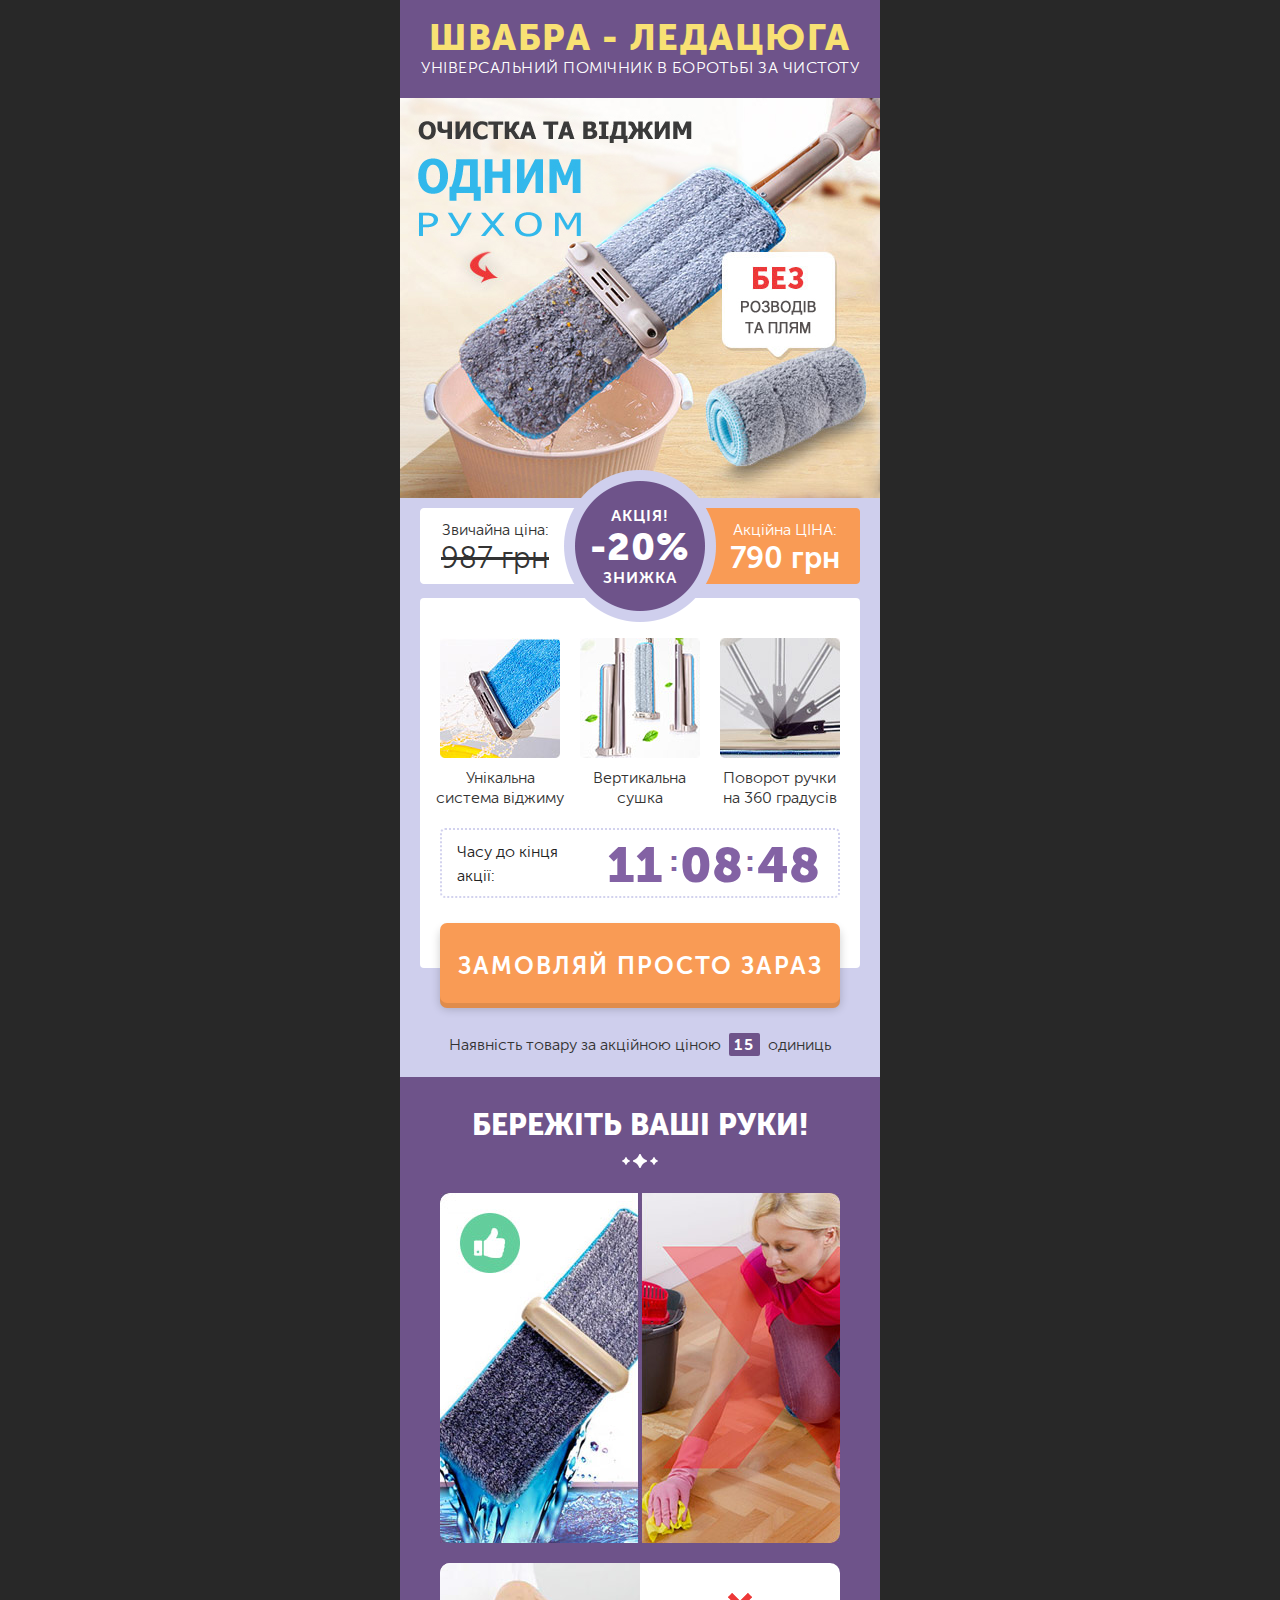
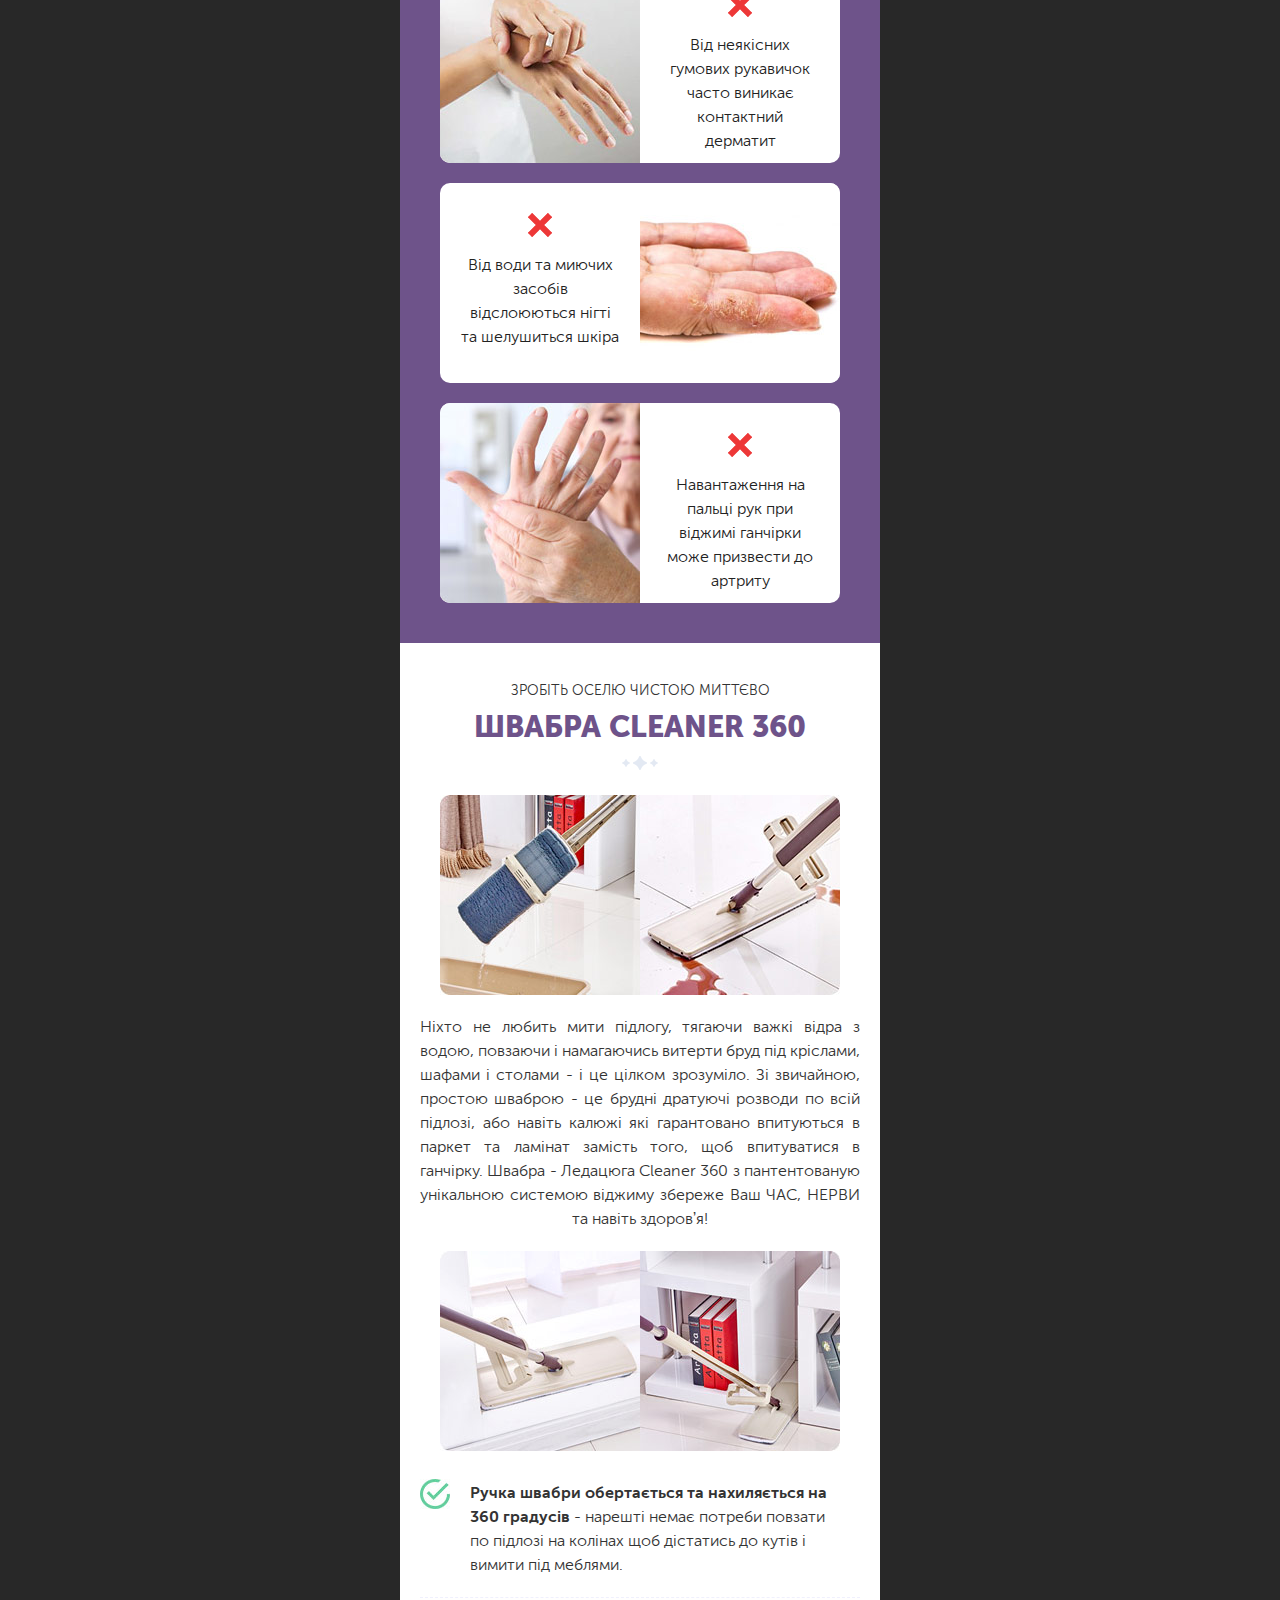
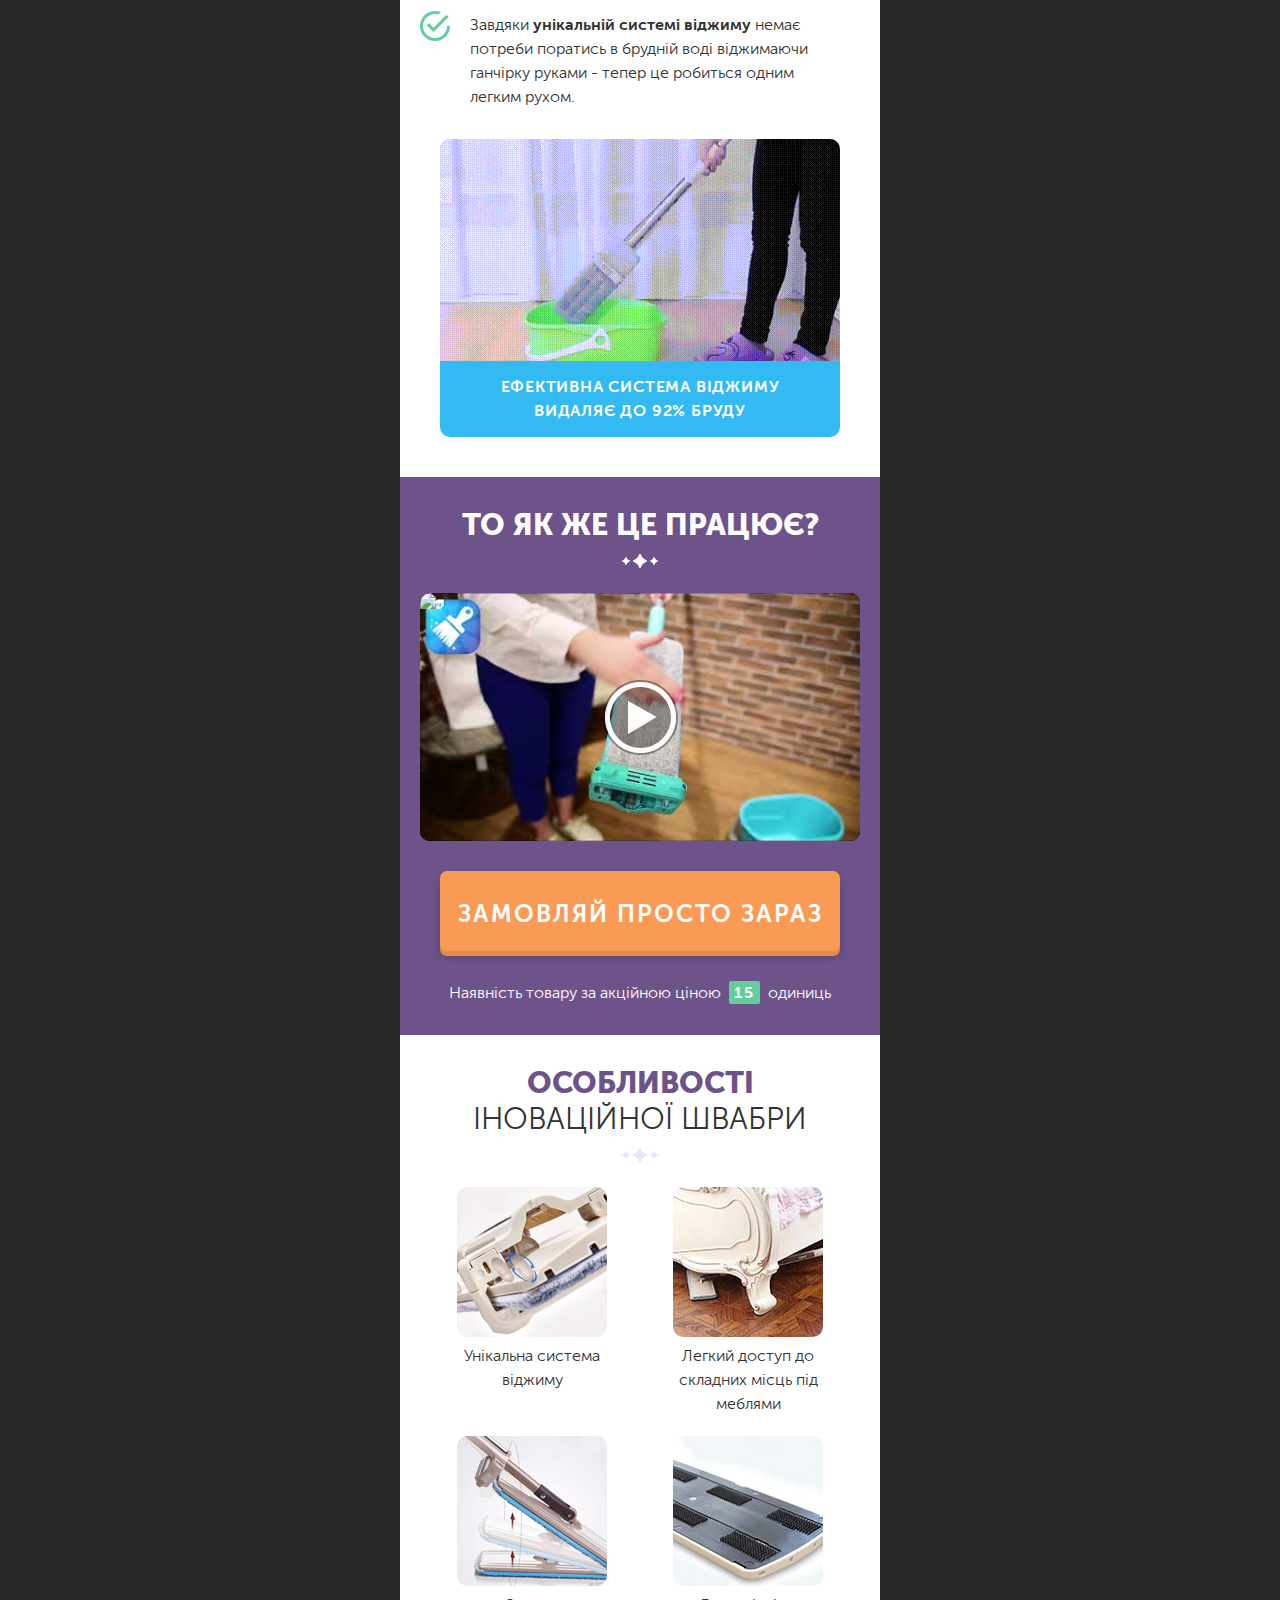
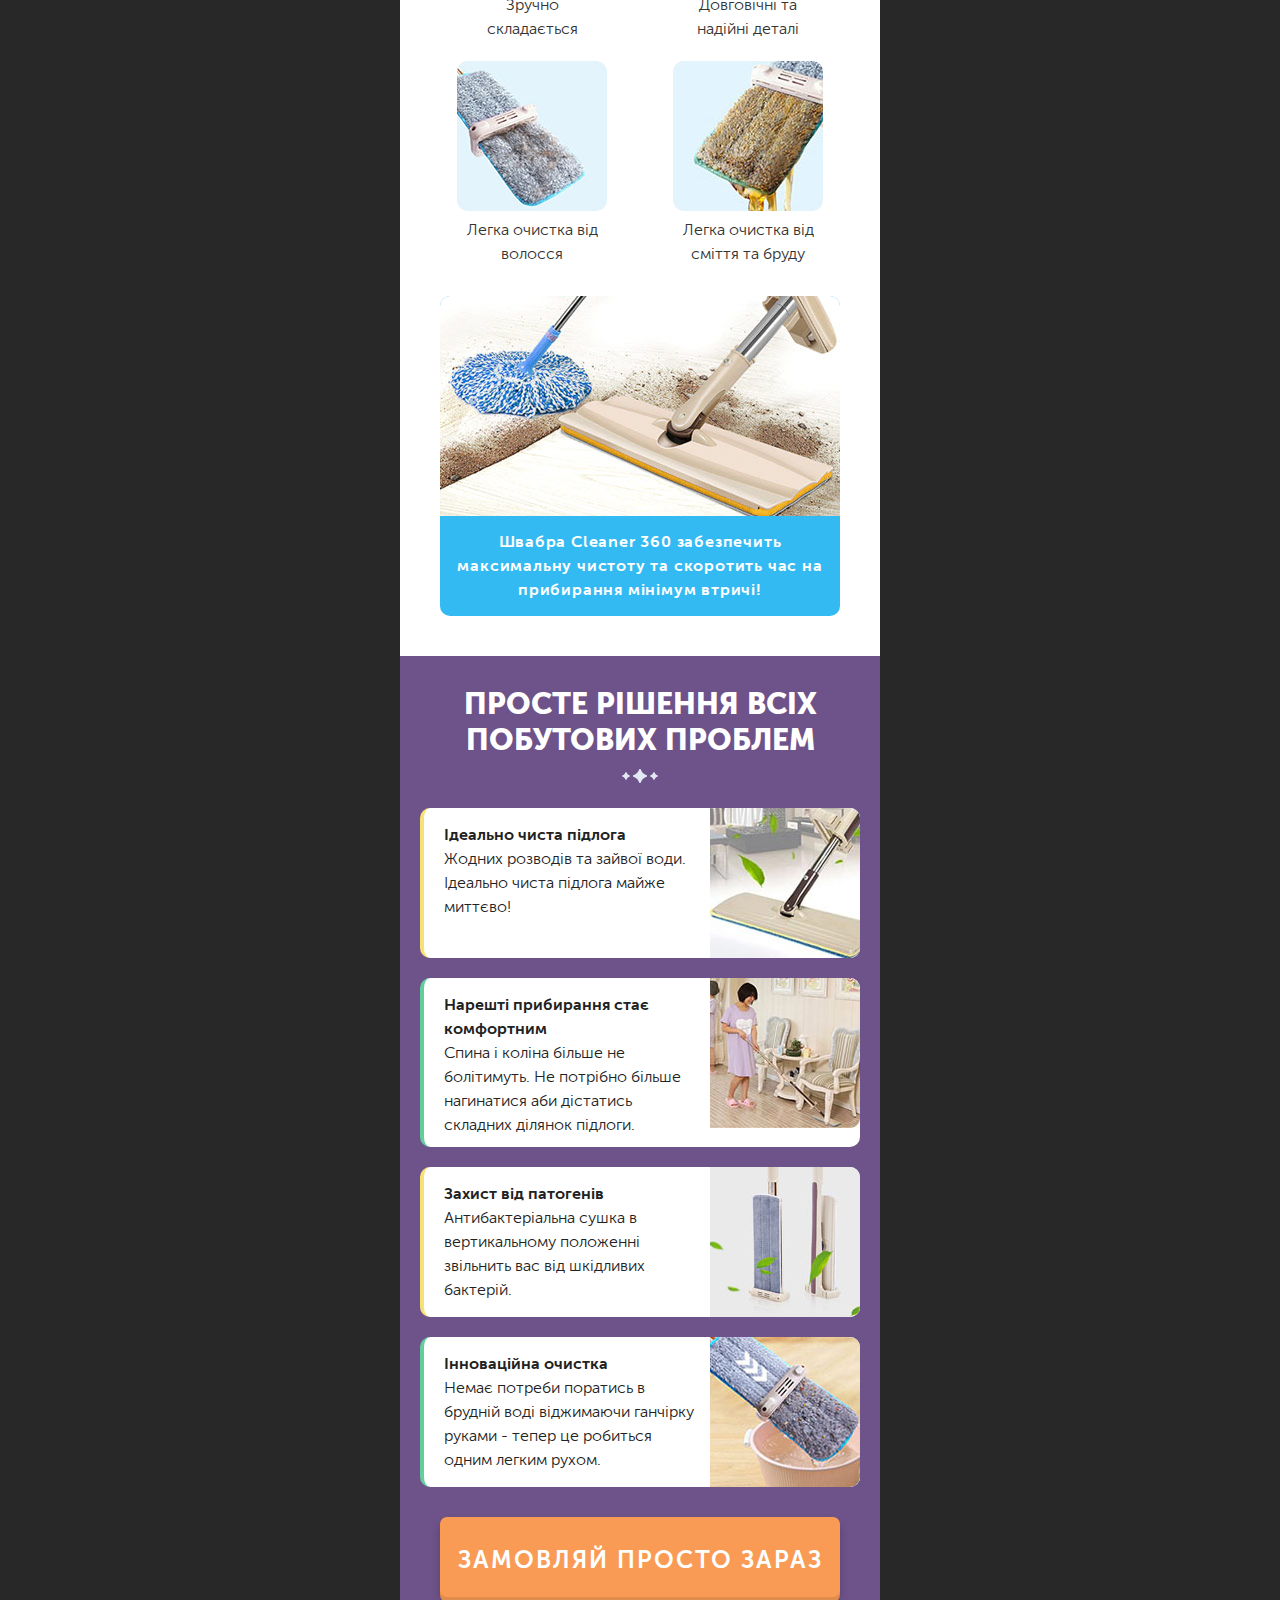
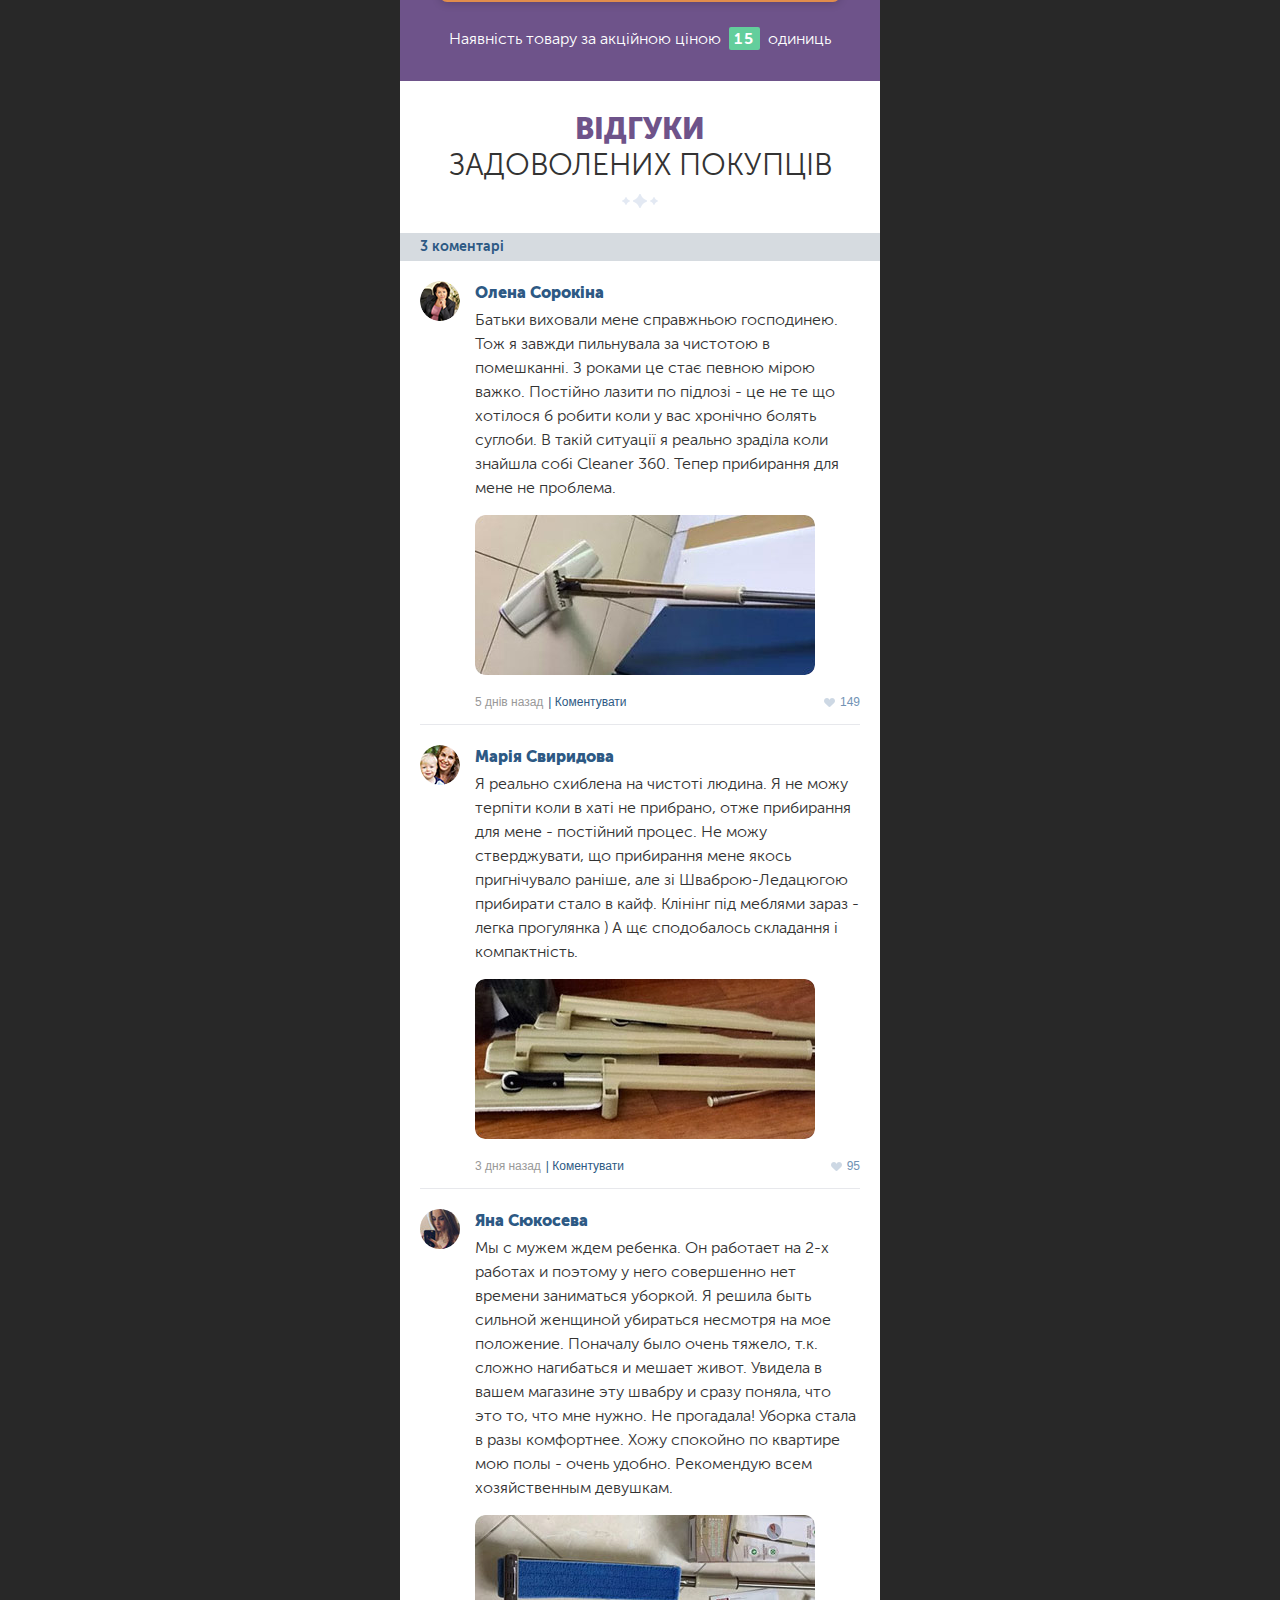
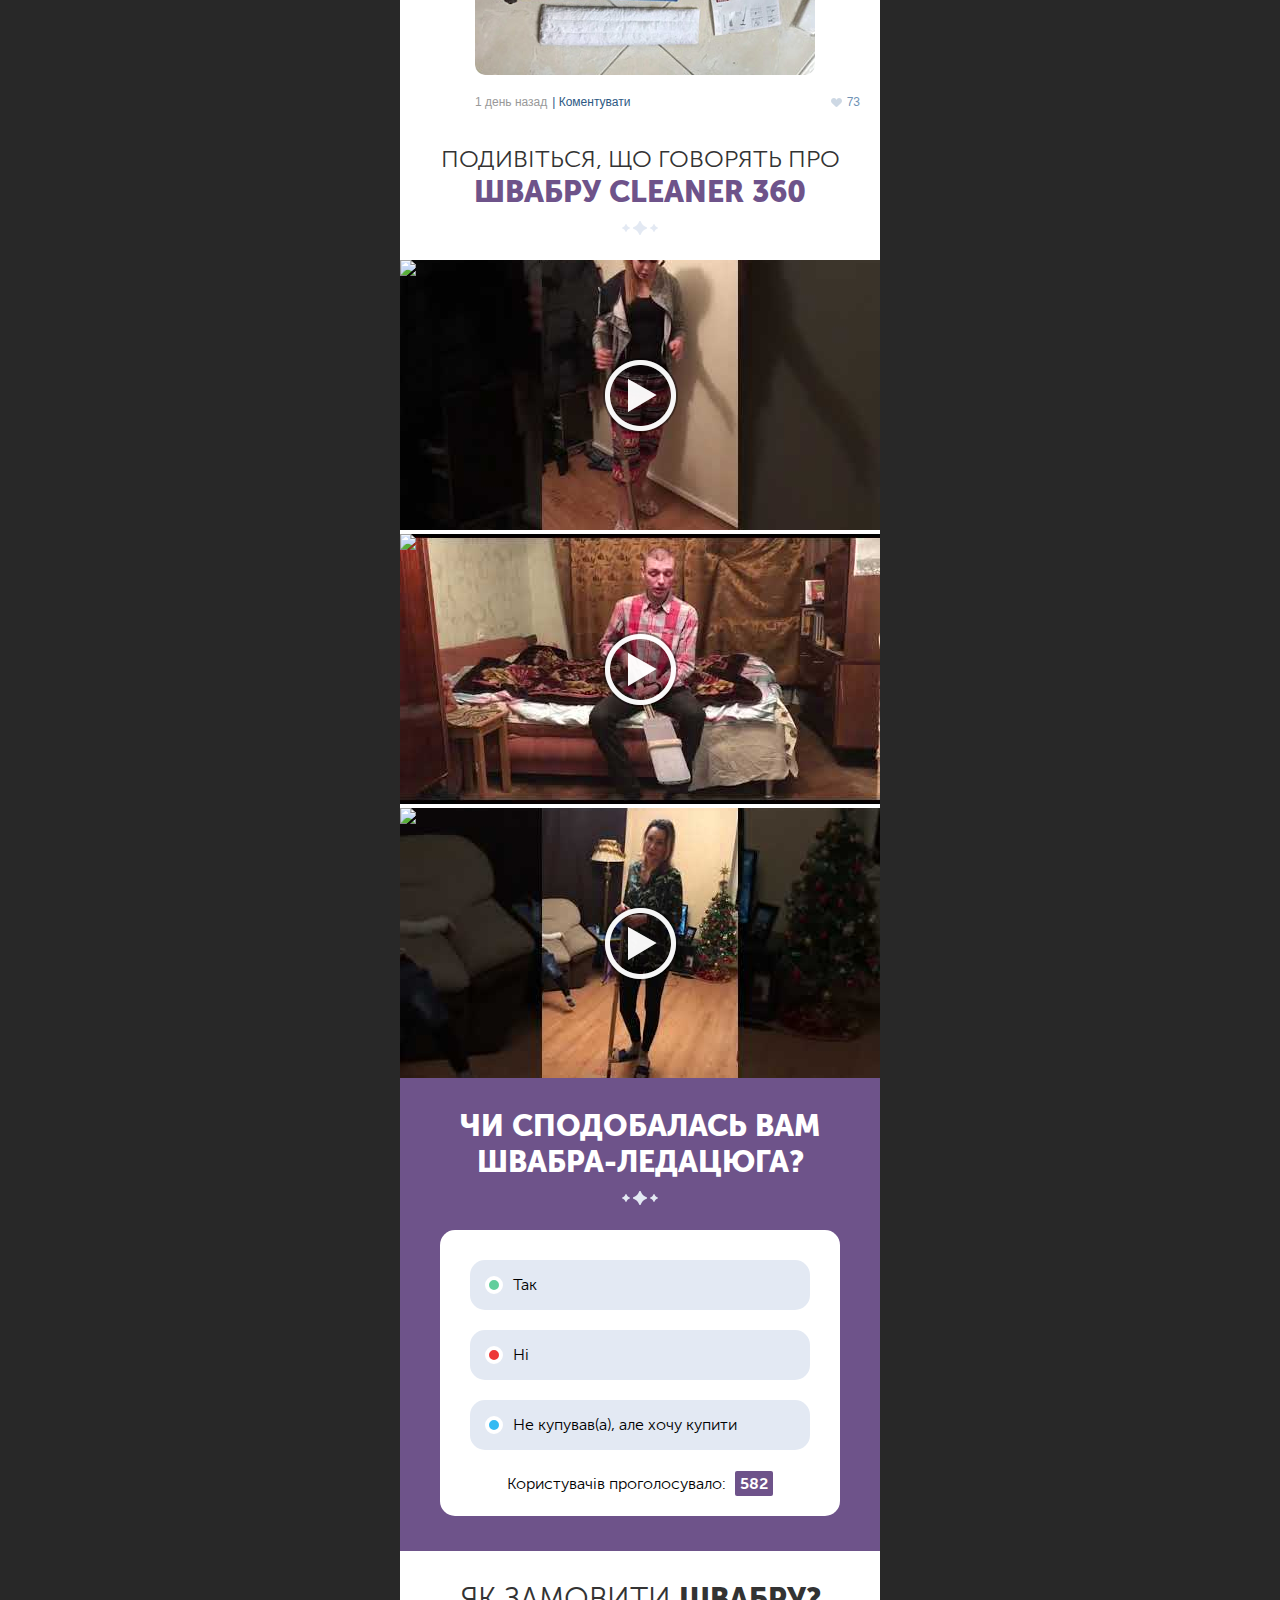
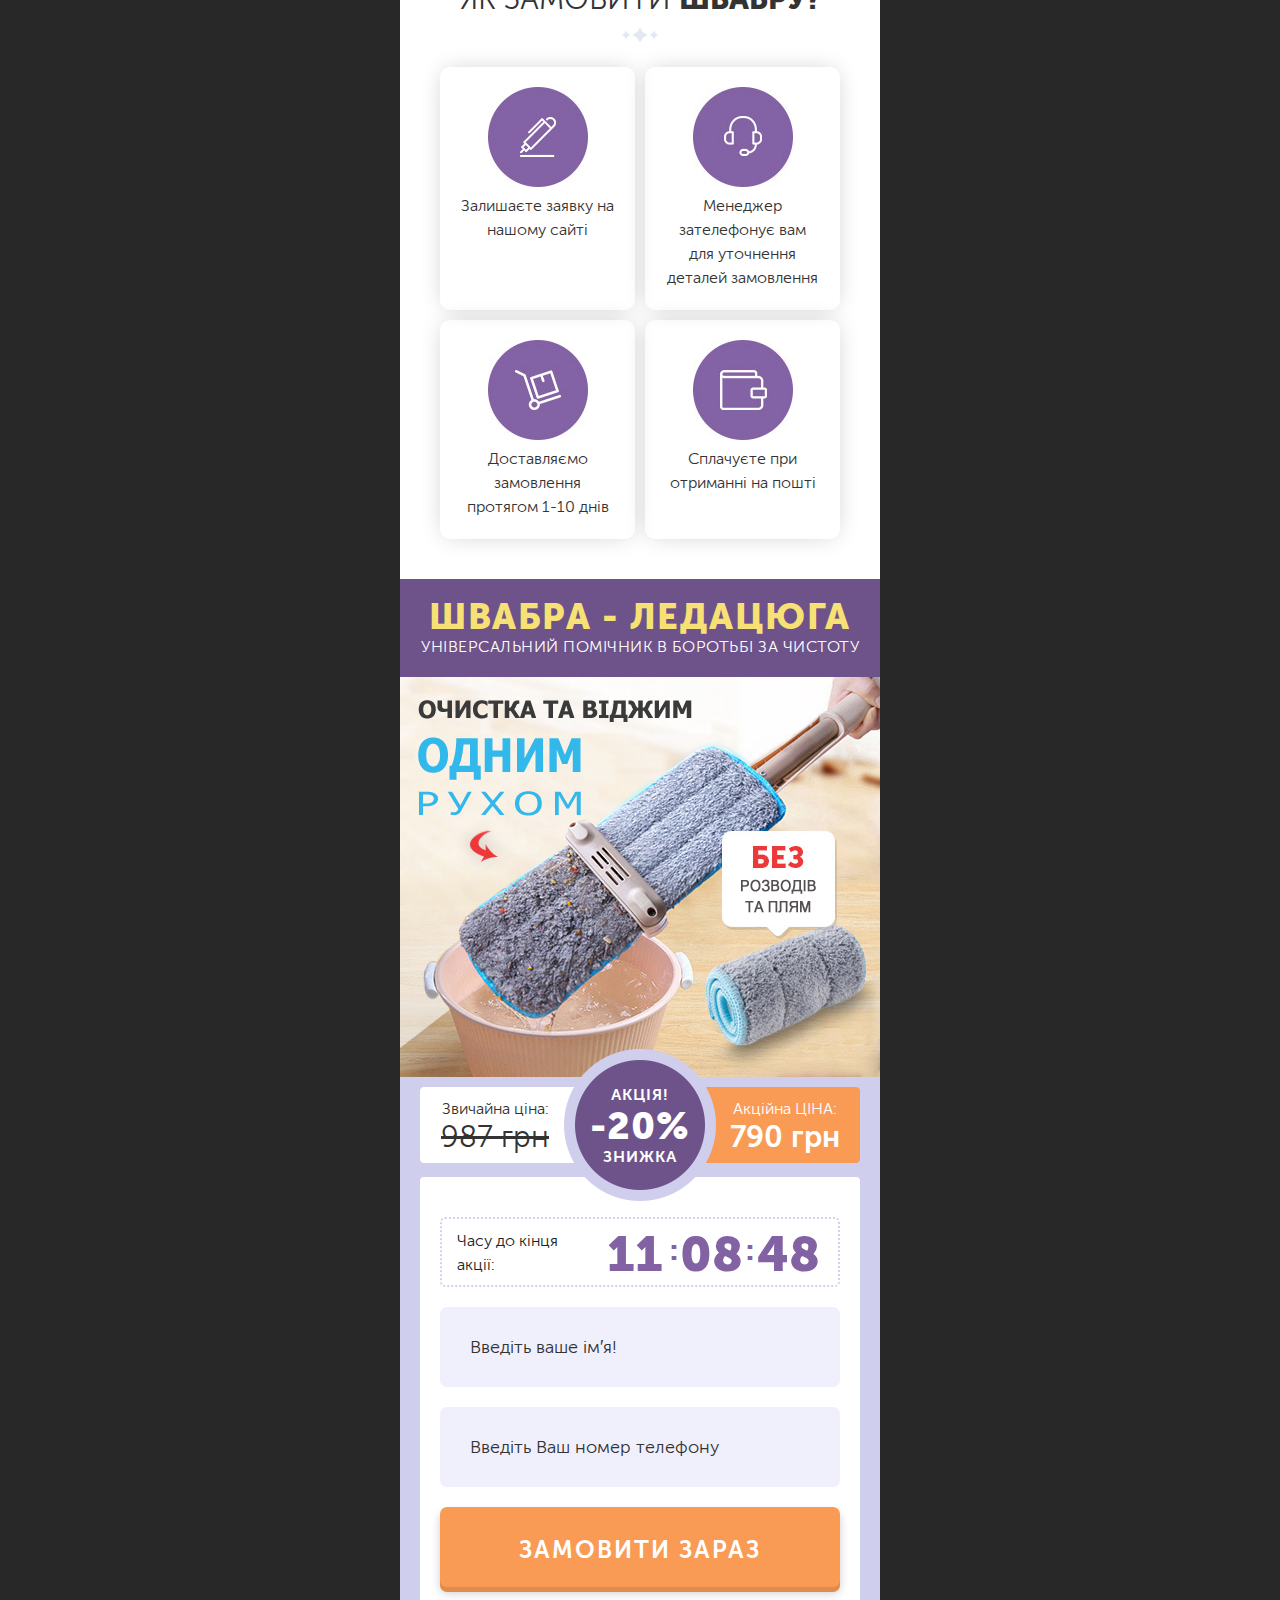
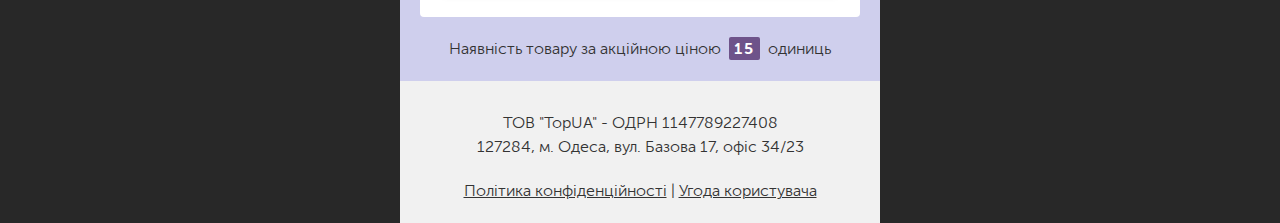
==== commit 6206a64d: "Add files via upload" ====
--- a/index.html
+++ b/index.html
@@ -391,7 +391,7 @@
 <form class="m1-form" id="order_form" action="send-form.php" method="post" 
 	onsubmit="if(this.name.value==''){alert('Введіть ваше ім&prime;я!');return false}if(this.phone.value==''){alert('Введіть Ваш номер телефону!');return false}return true;">
 	<input type="hidden" name="offer_id" value="1534">
-	<input type="hidden" name="country" value="RU">
+	<input type="hidden" name="country" value="UA">
     <input name="name" type="text" placeholder="Введіть ваше ім&prime;я!" autocomplete="name">
 	<input name="phone" type="tel" placeholder="Введіть Ваш номер телефону" autocomplete="tel">
 	<button class="button-m1">Замовити зараз</button>
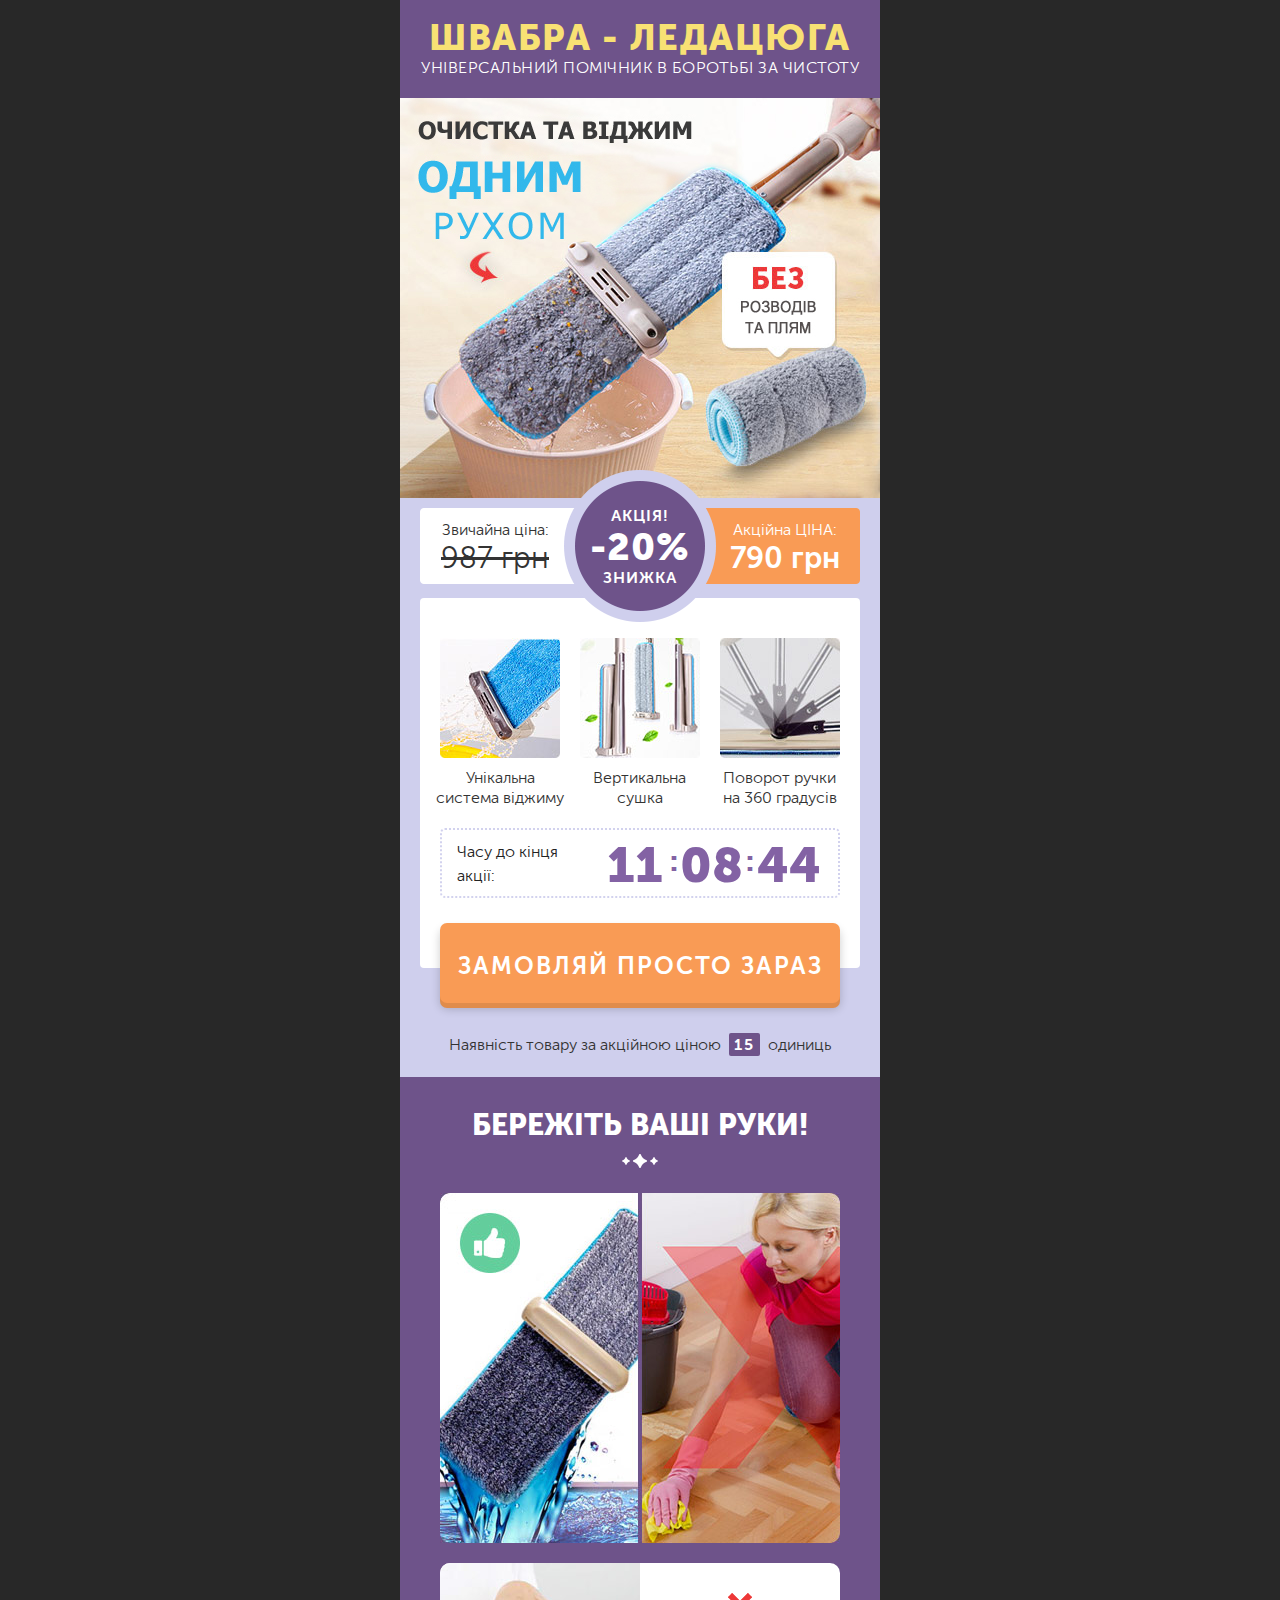
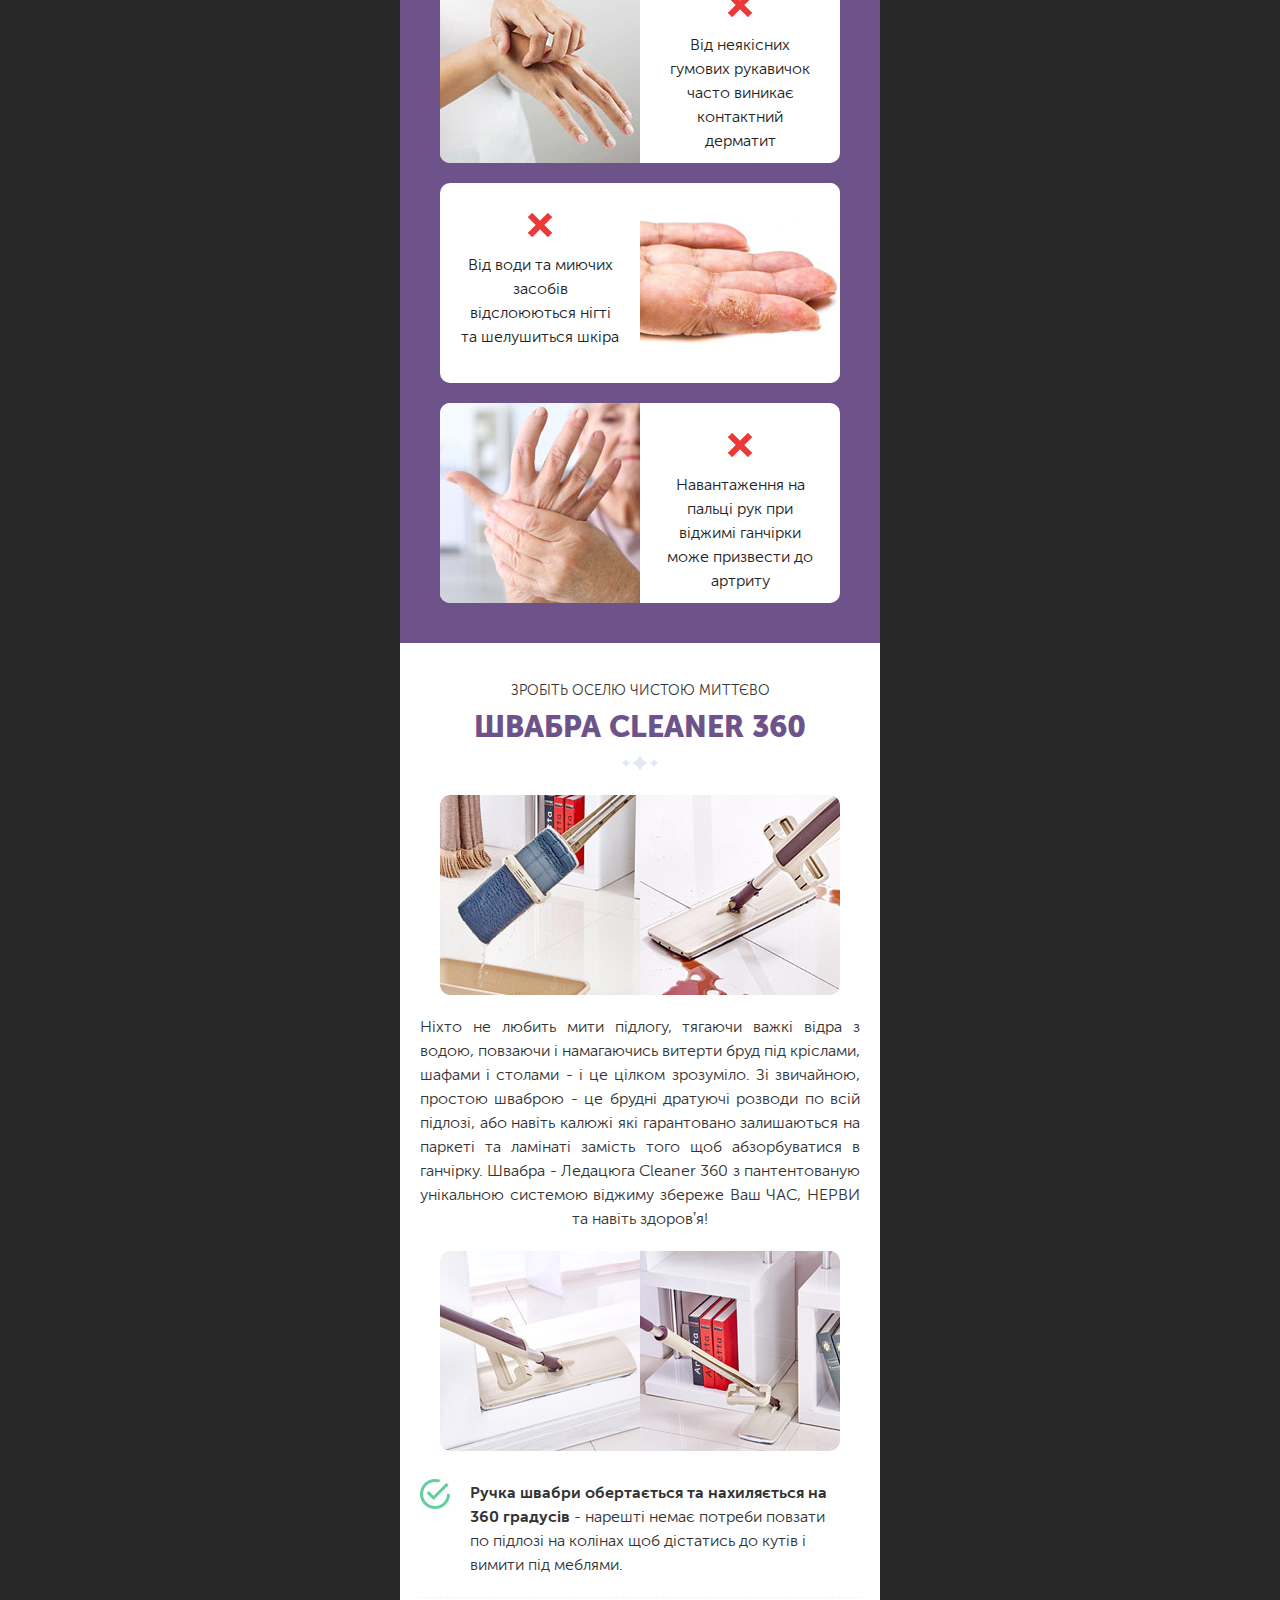
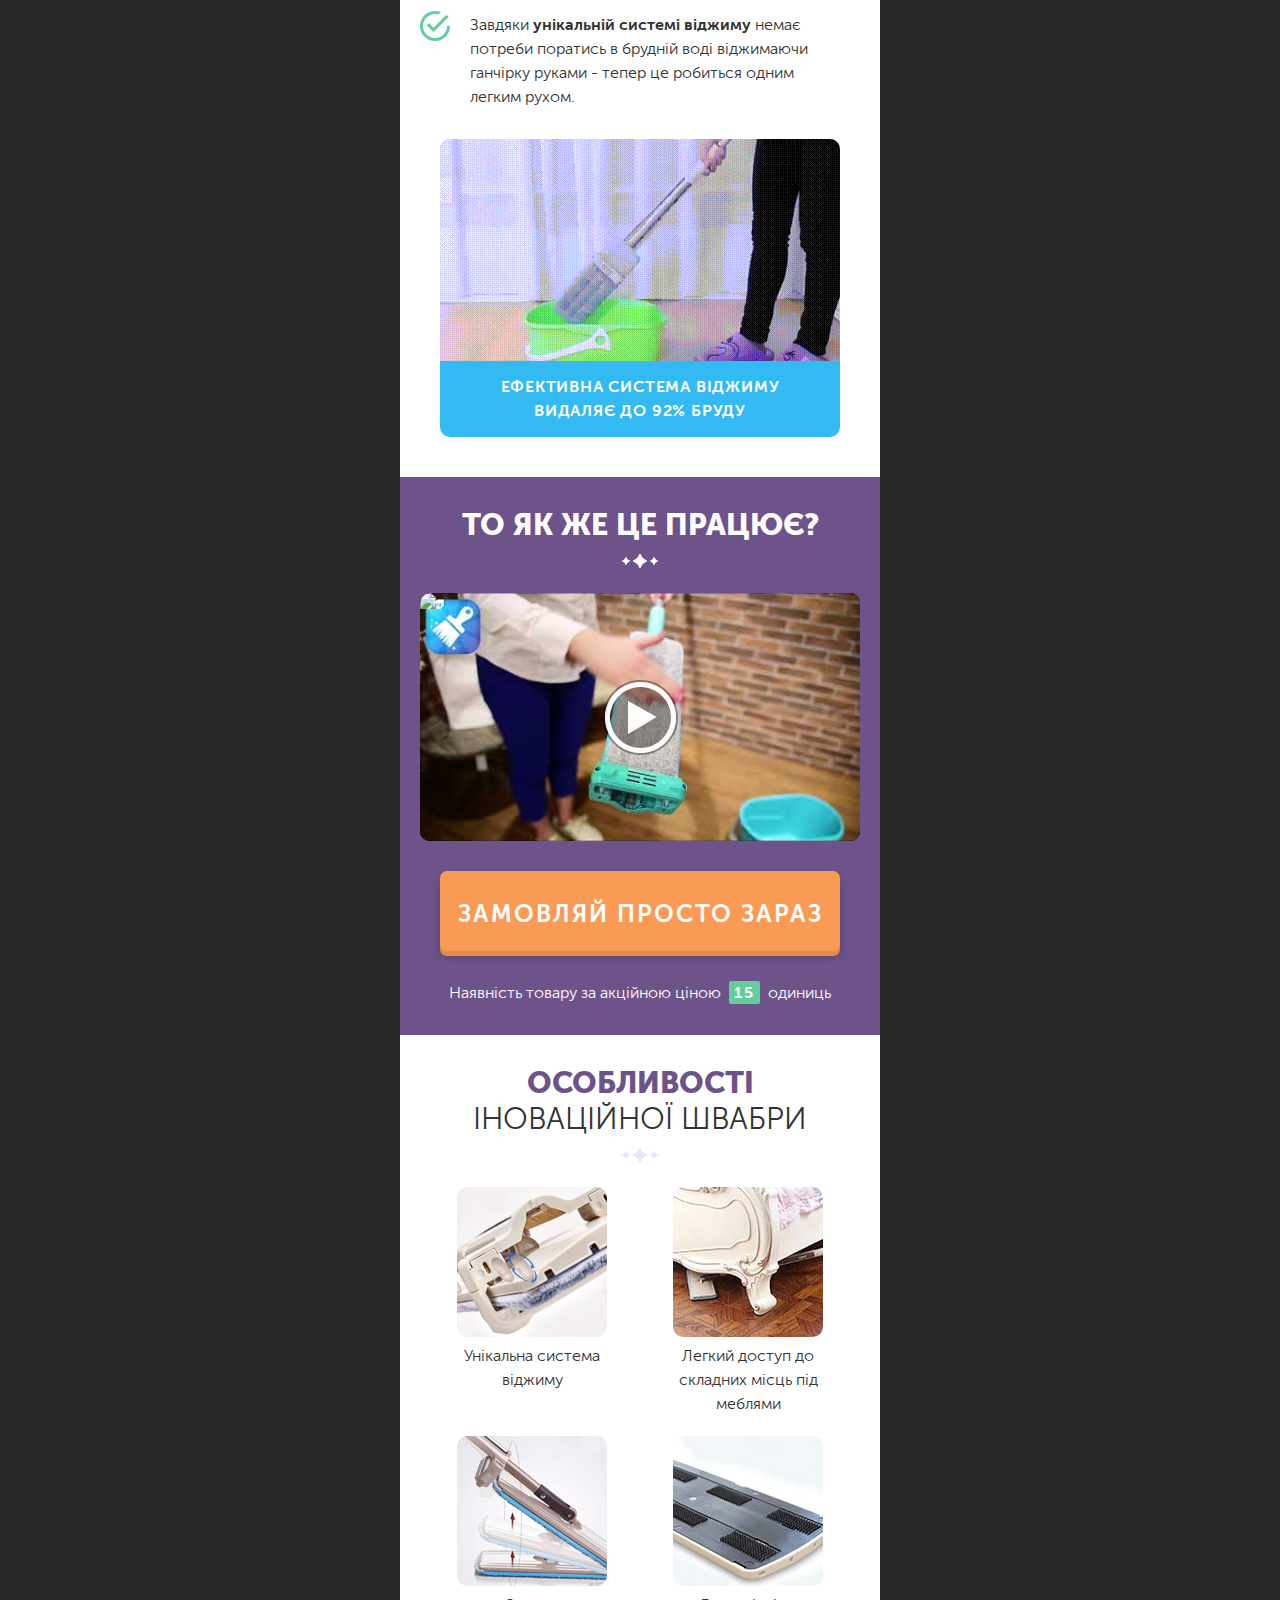
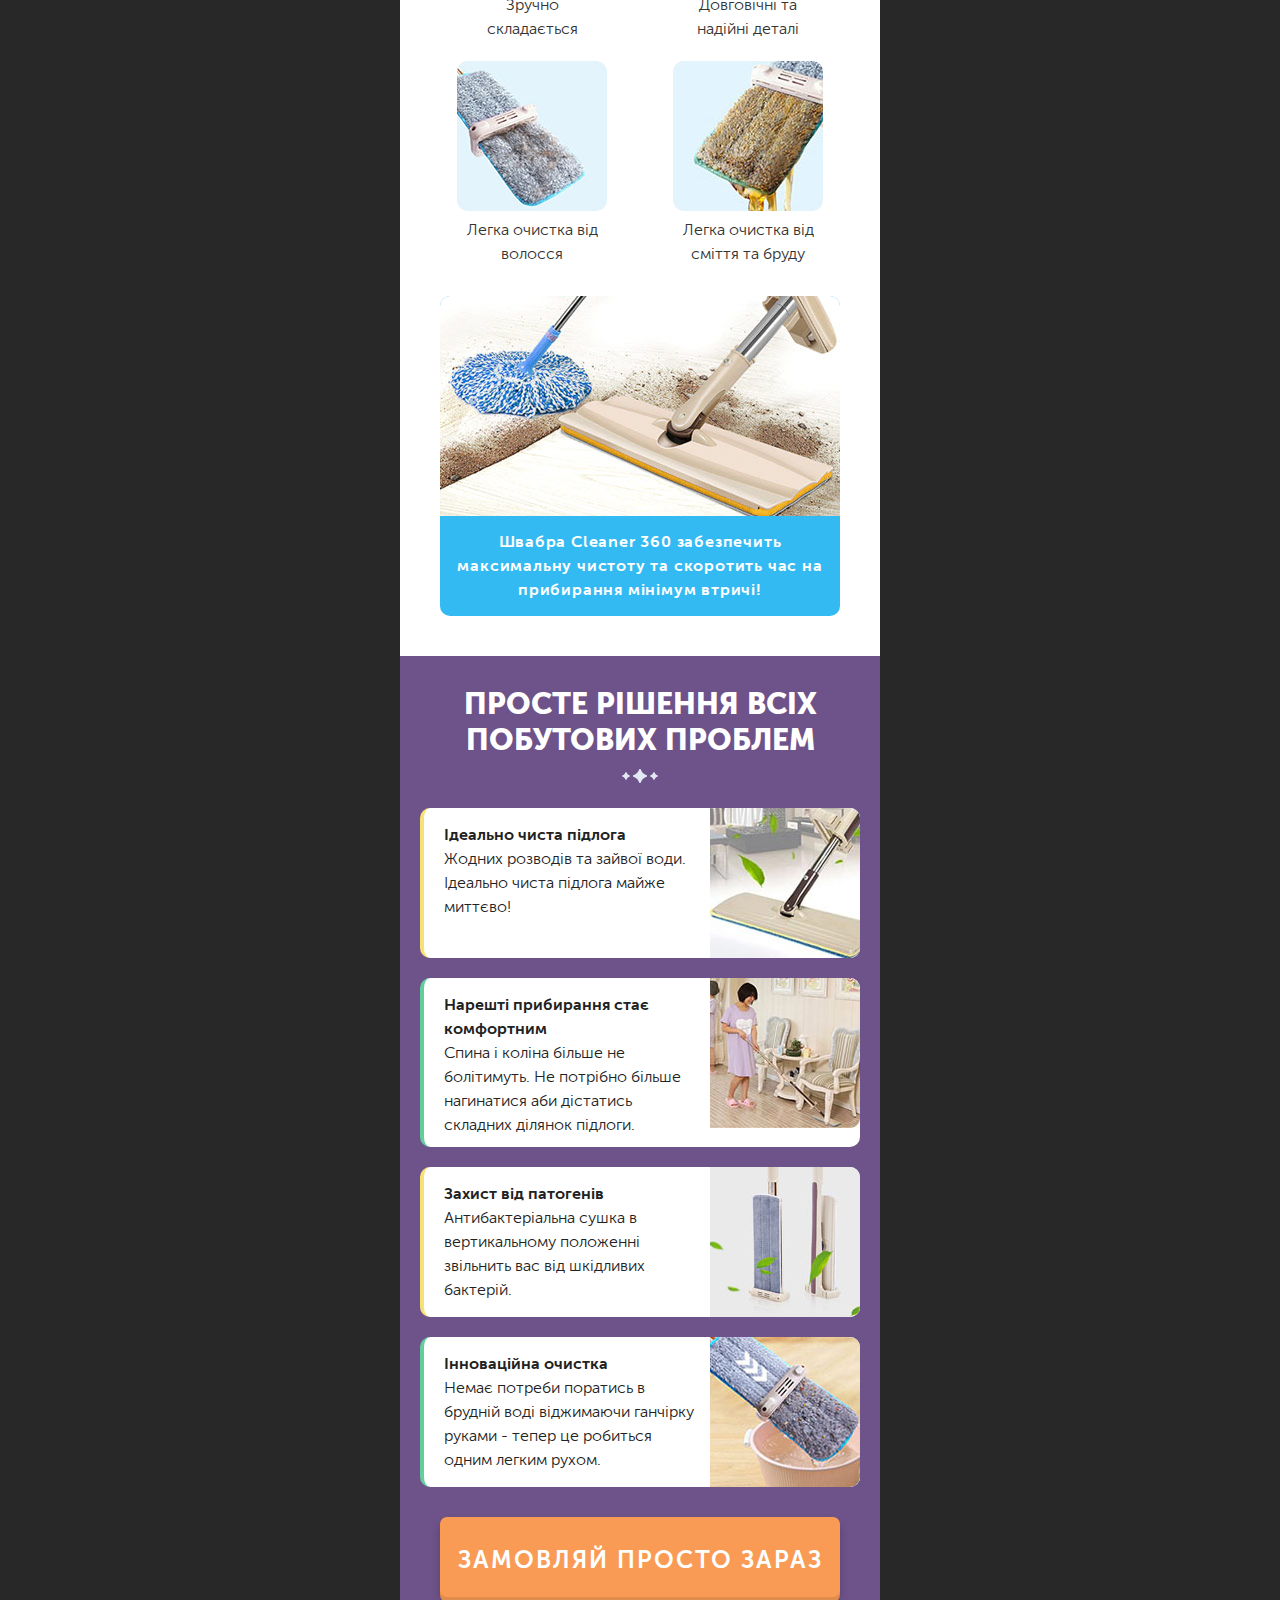
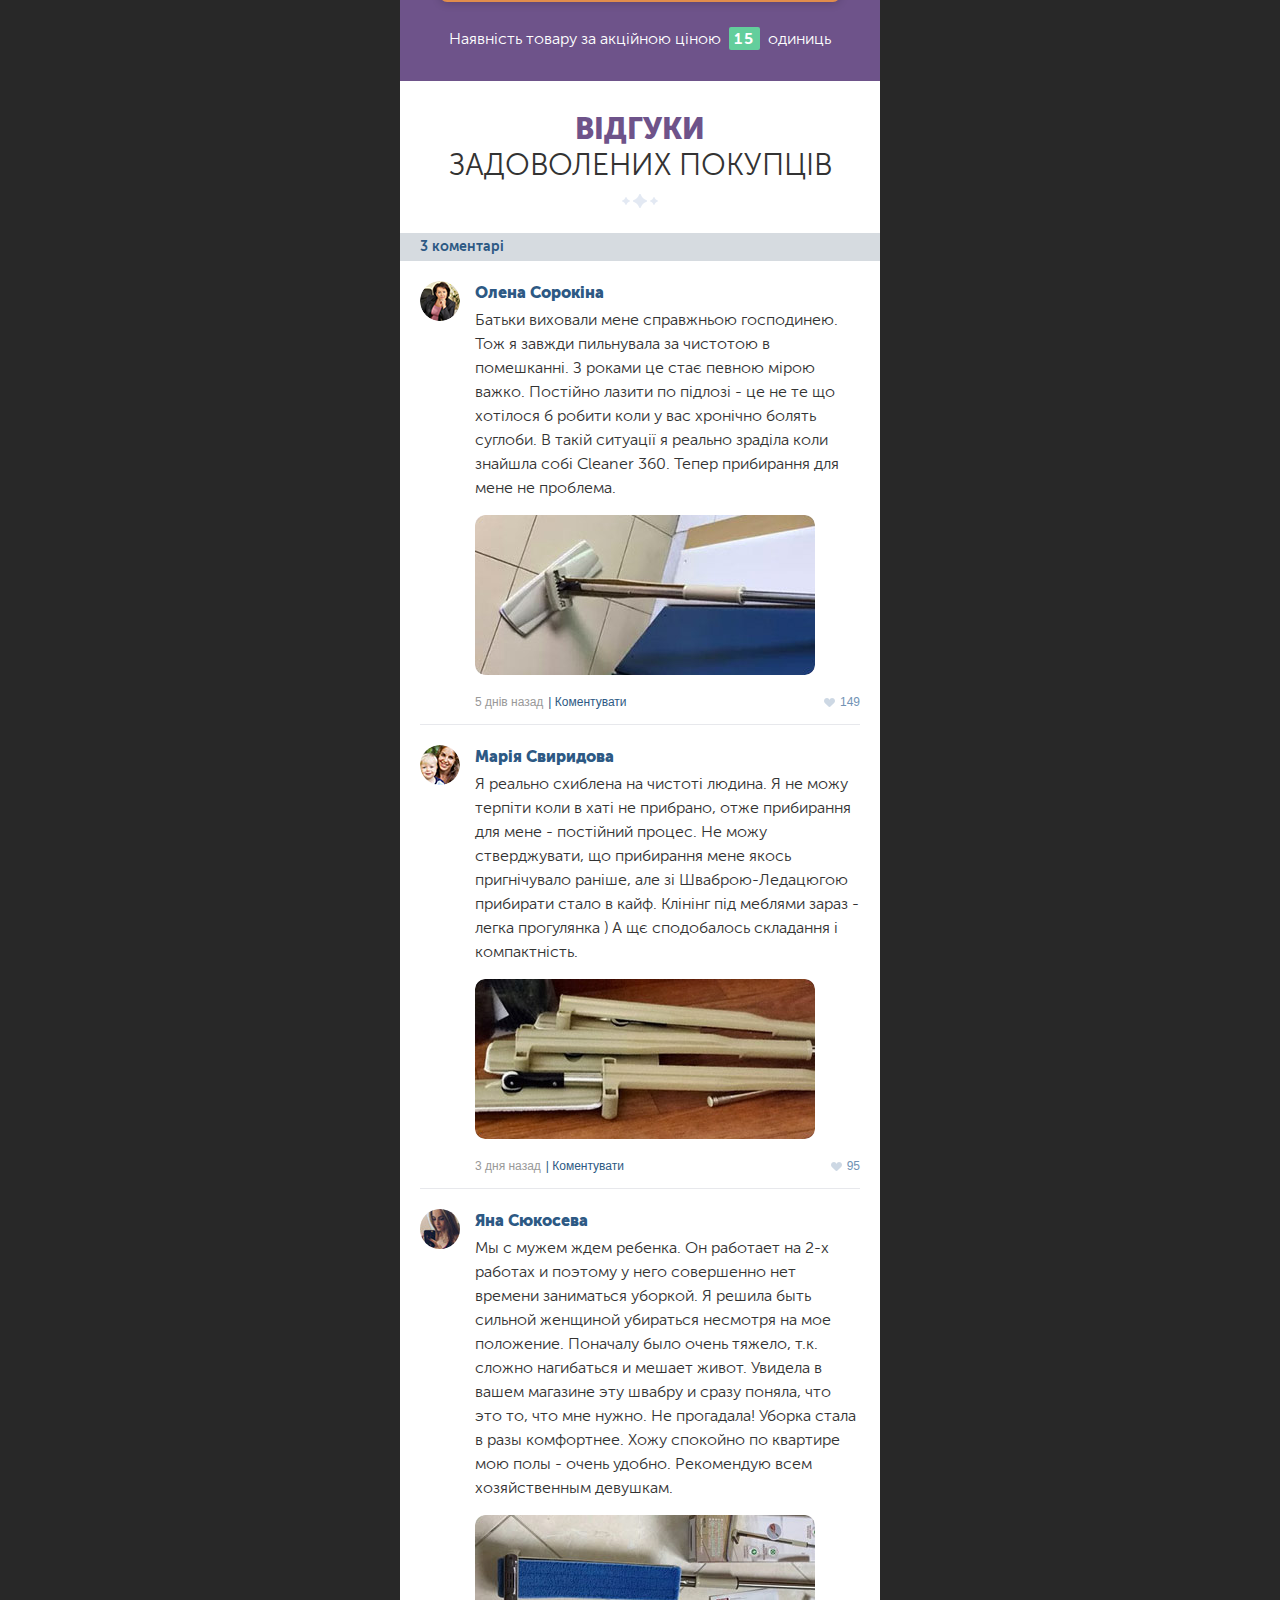
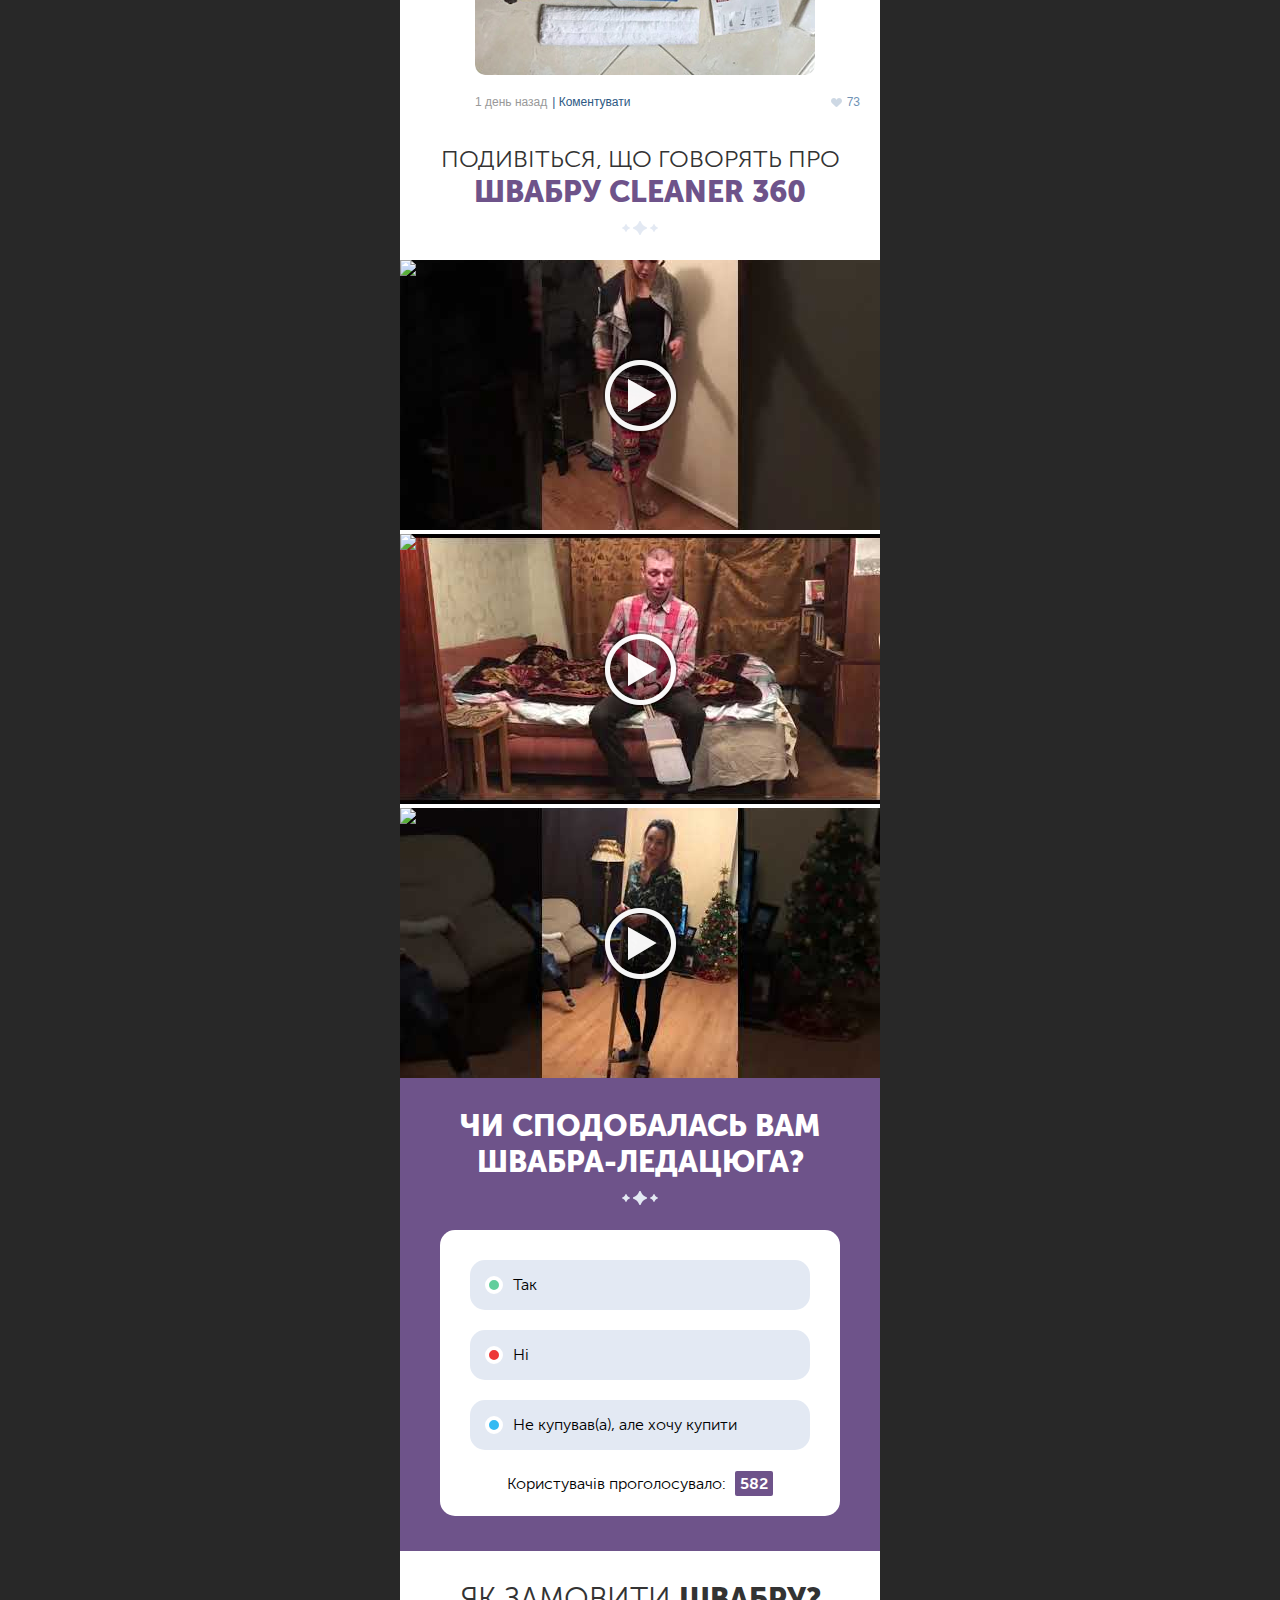
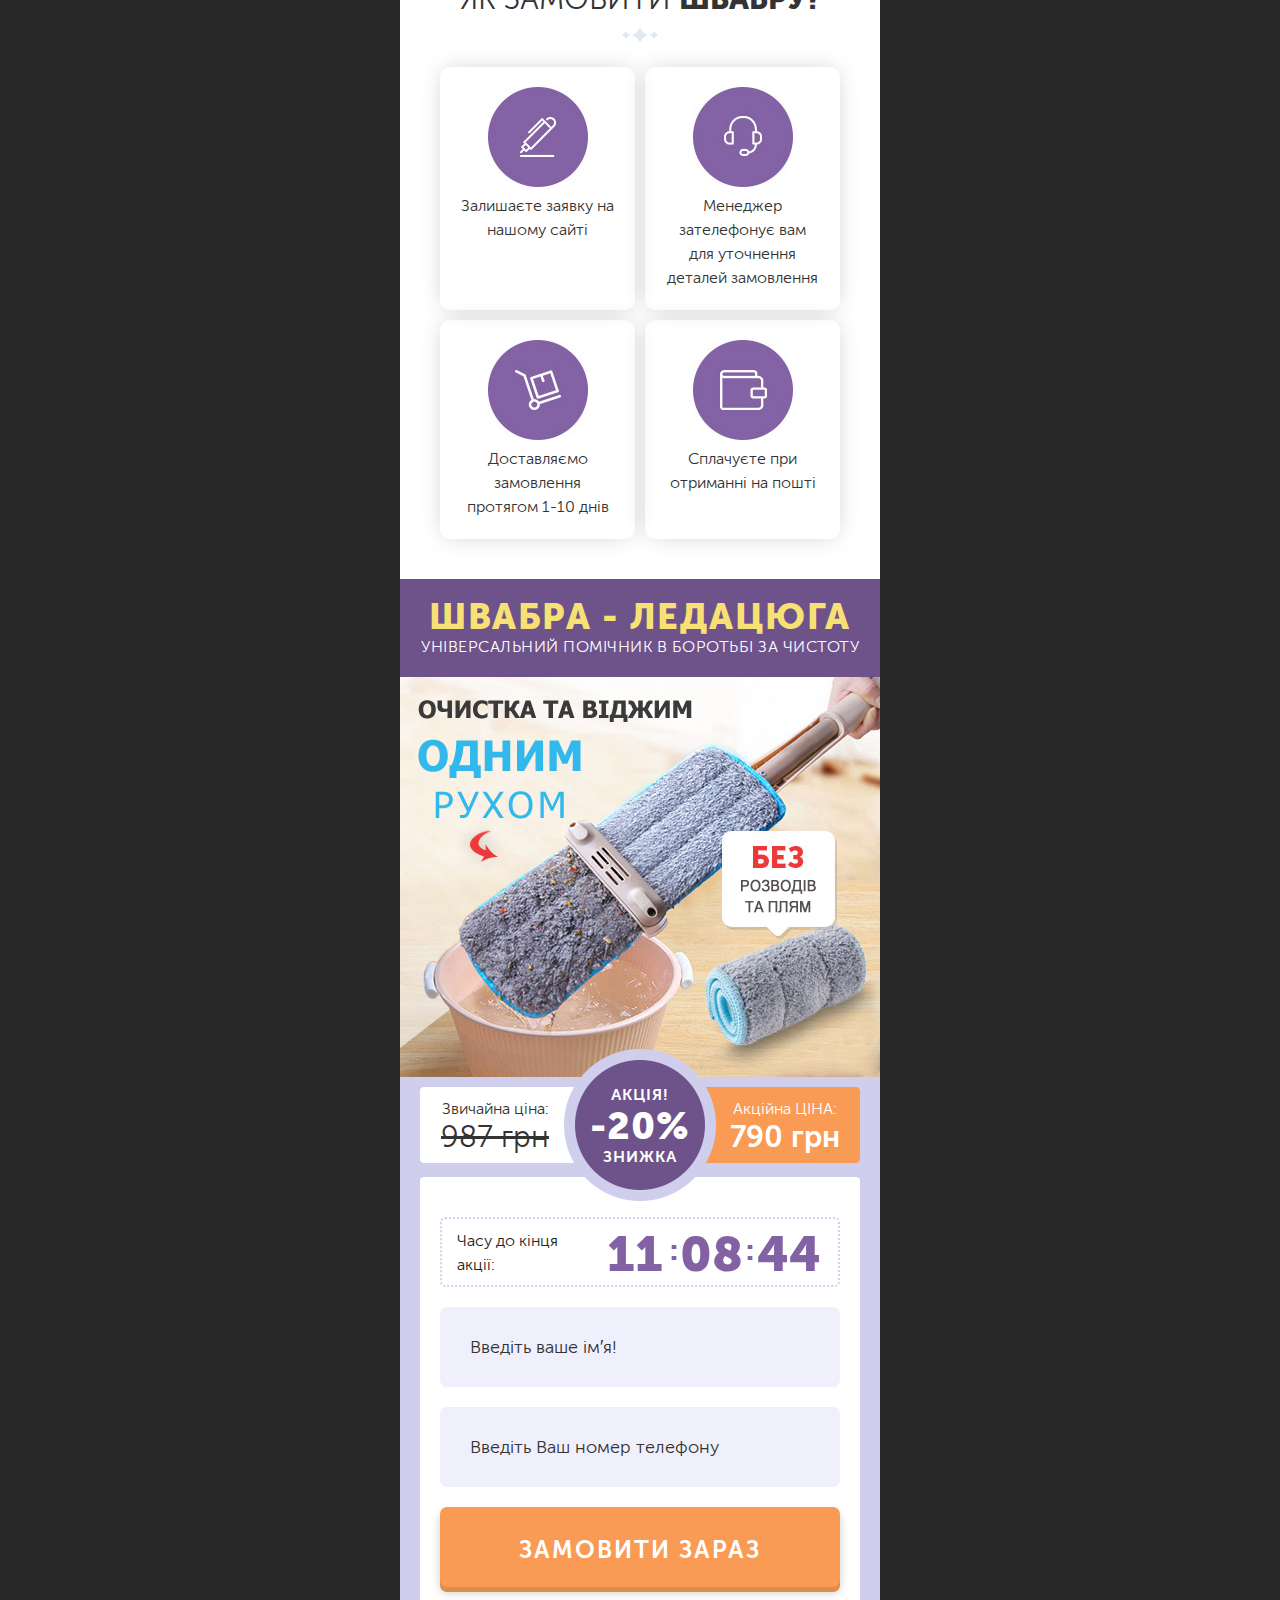
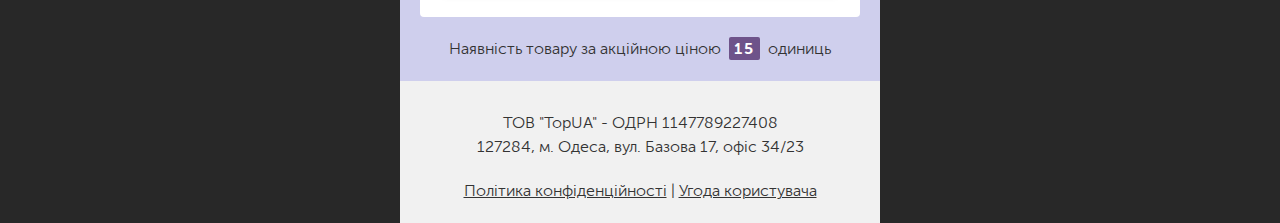
==== commit 9e9e039c: "Add files via upload" ====
--- a/index.html
+++ b/index.html
@@ -107,7 +107,7 @@
 				</h2>
 				<img class="center" src="tov-1.jpg" alt="">
 				<p class="just">
-					Ніхто не любить мити підлогу, тягаючи важкі відра з водою, повзаючи і намагаючись витерти бруд під кріслами, шафами і столами - і це цілком зрозуміло. Зі звичайною, простою шваброю - це брудні дратуючі розводи по всій підлозі, або навіть калюжі які гарантовано впитуються в паркет та ламінат замість того, щоб впитуватися в ганчірку. Швабра - Ледацюга Cleaner 360 з пантентованую унікальною системою віджиму збереже Ваш ЧАС, НЕРВИ та навіть здоров’я!
+					Ніхто не любить мити підлогу, тягаючи важкі відра з водою, повзаючи і намагаючись витерти бруд під кріслами, шафами і столами - і це цілком зрозуміло. Зі звичайною, простою шваброю - це брудні дратуючі розводи по всій підлозі, або навіть калюжі які гарантовано залишаються на паркеті та ламінаті замість того щоб абзорбуватися в ганчірку. Швабра - Ледацюга Cleaner 360 з пантентованую унікальною системою віджиму збереже Ваш ЧАС, НЕРВИ та навіть здоров’я!
 				</p>
 				<img class="center" src="tov-2.jpg" alt="">
 				<ul class="sked1">
